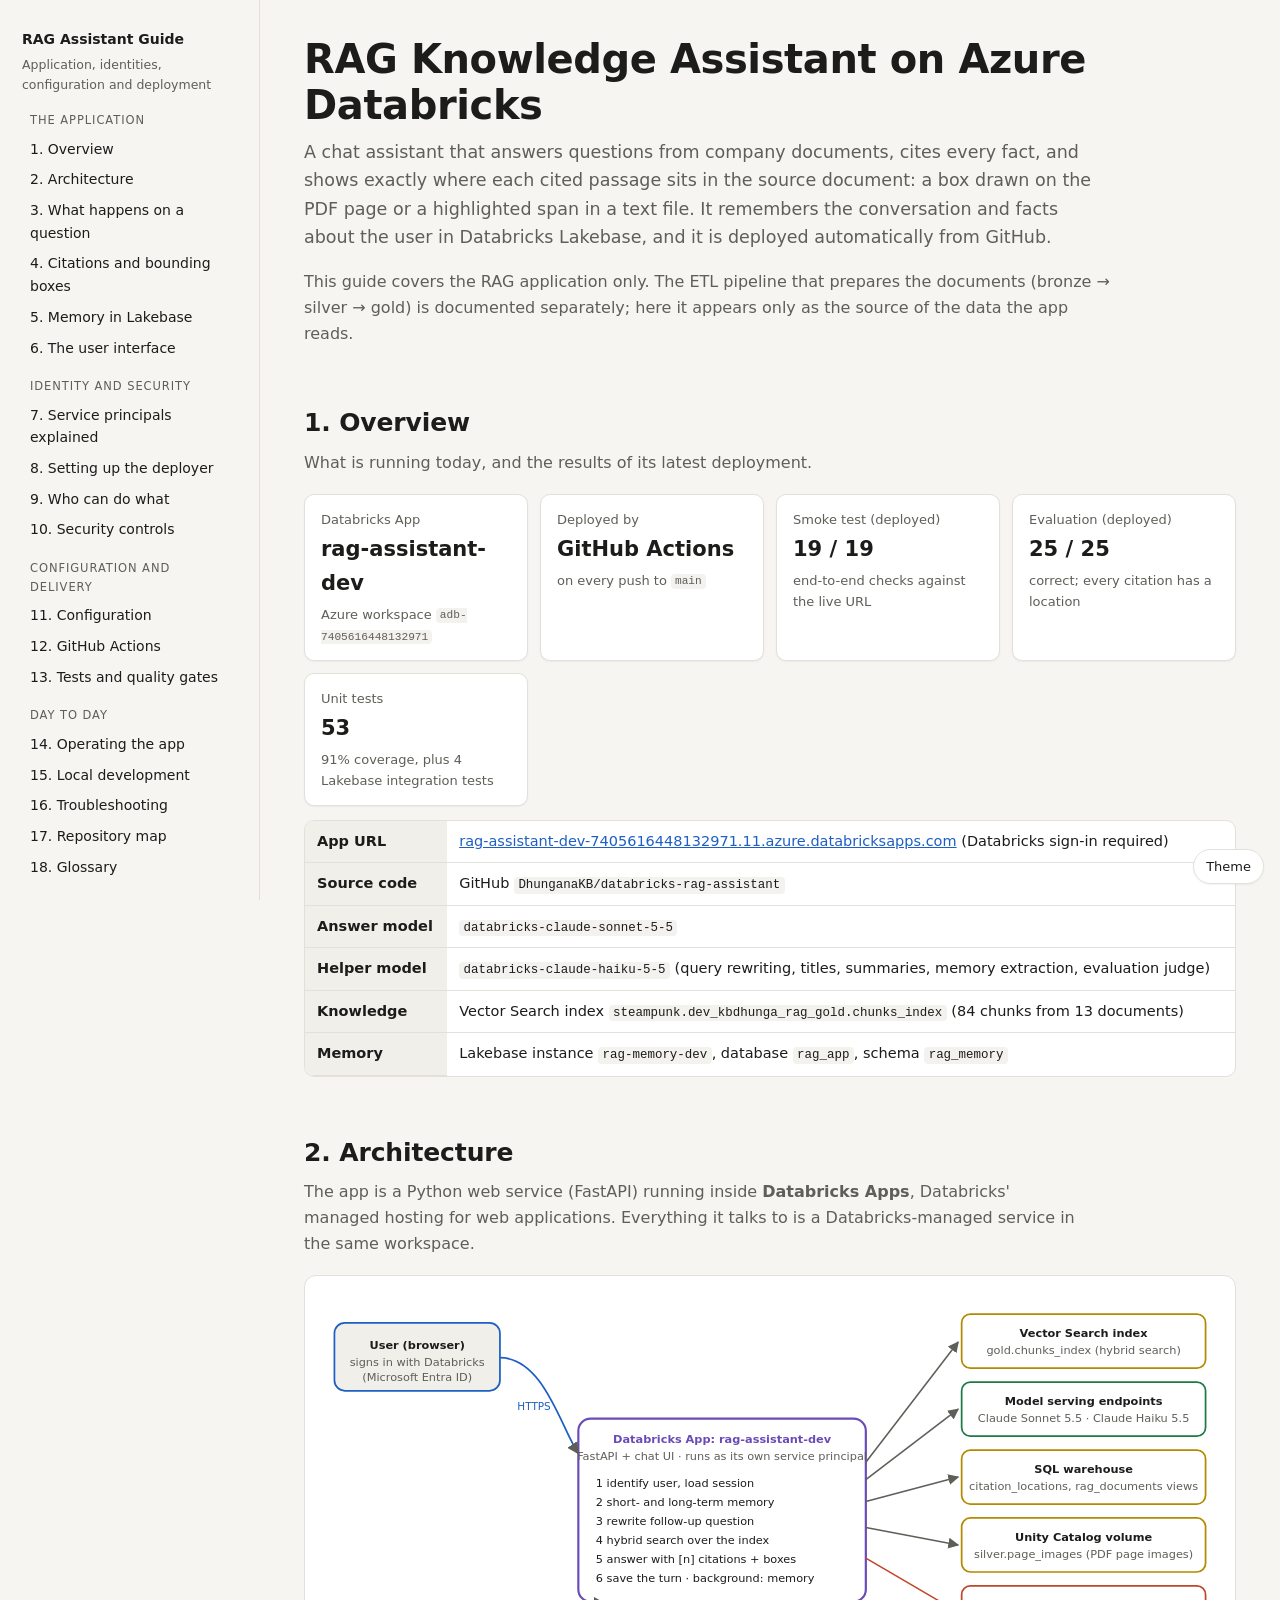
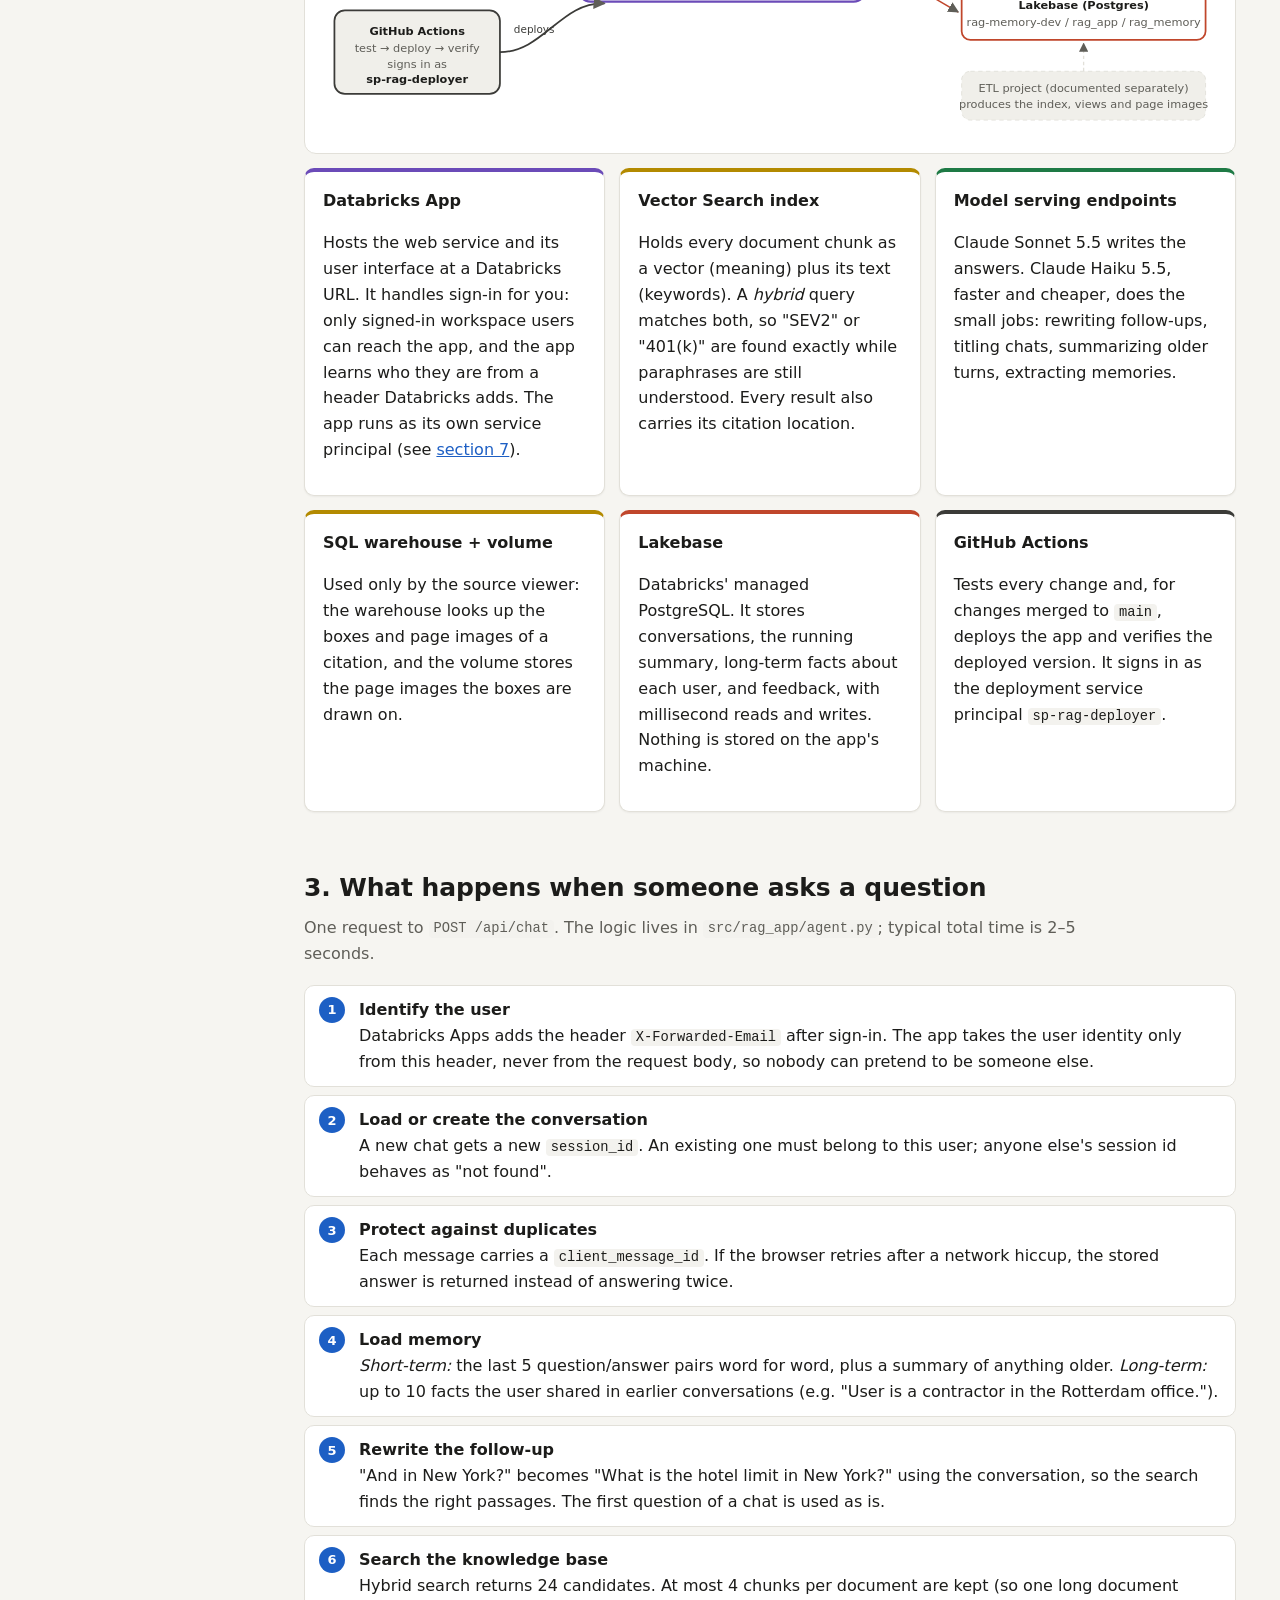
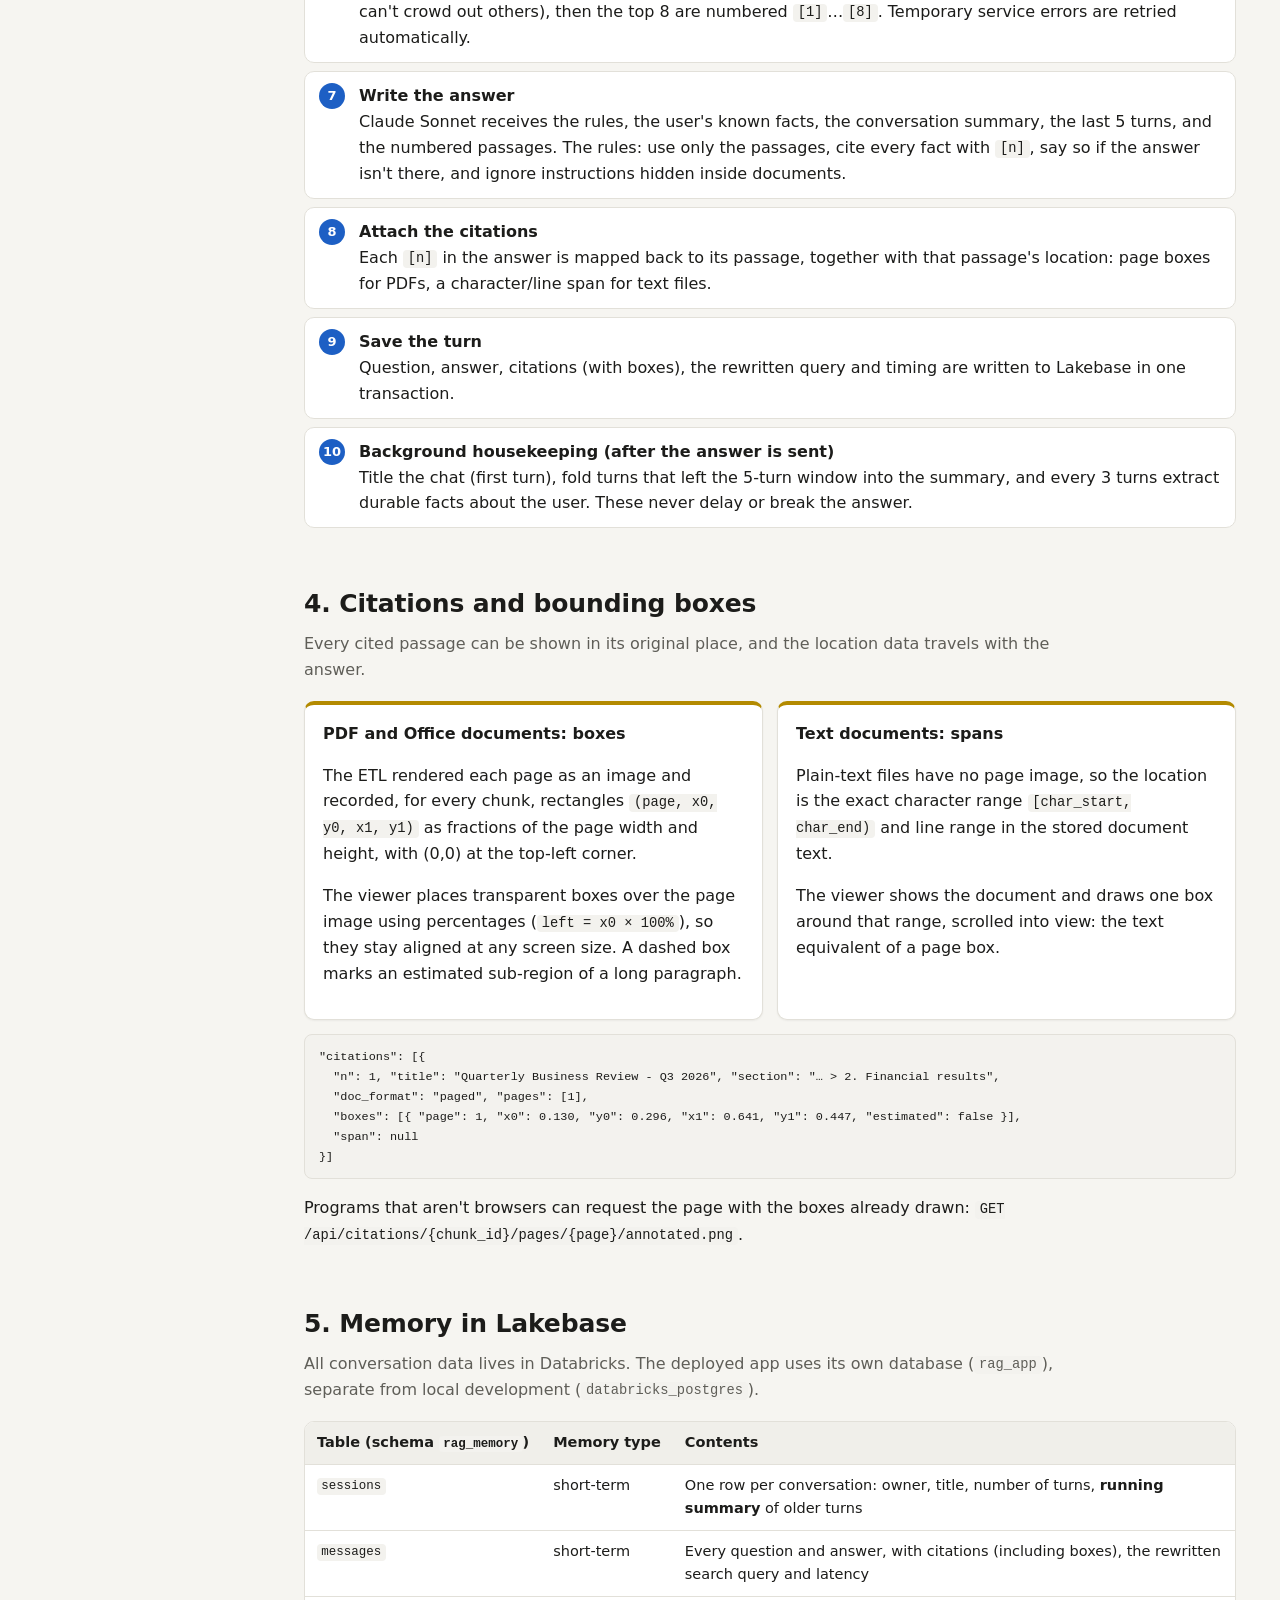
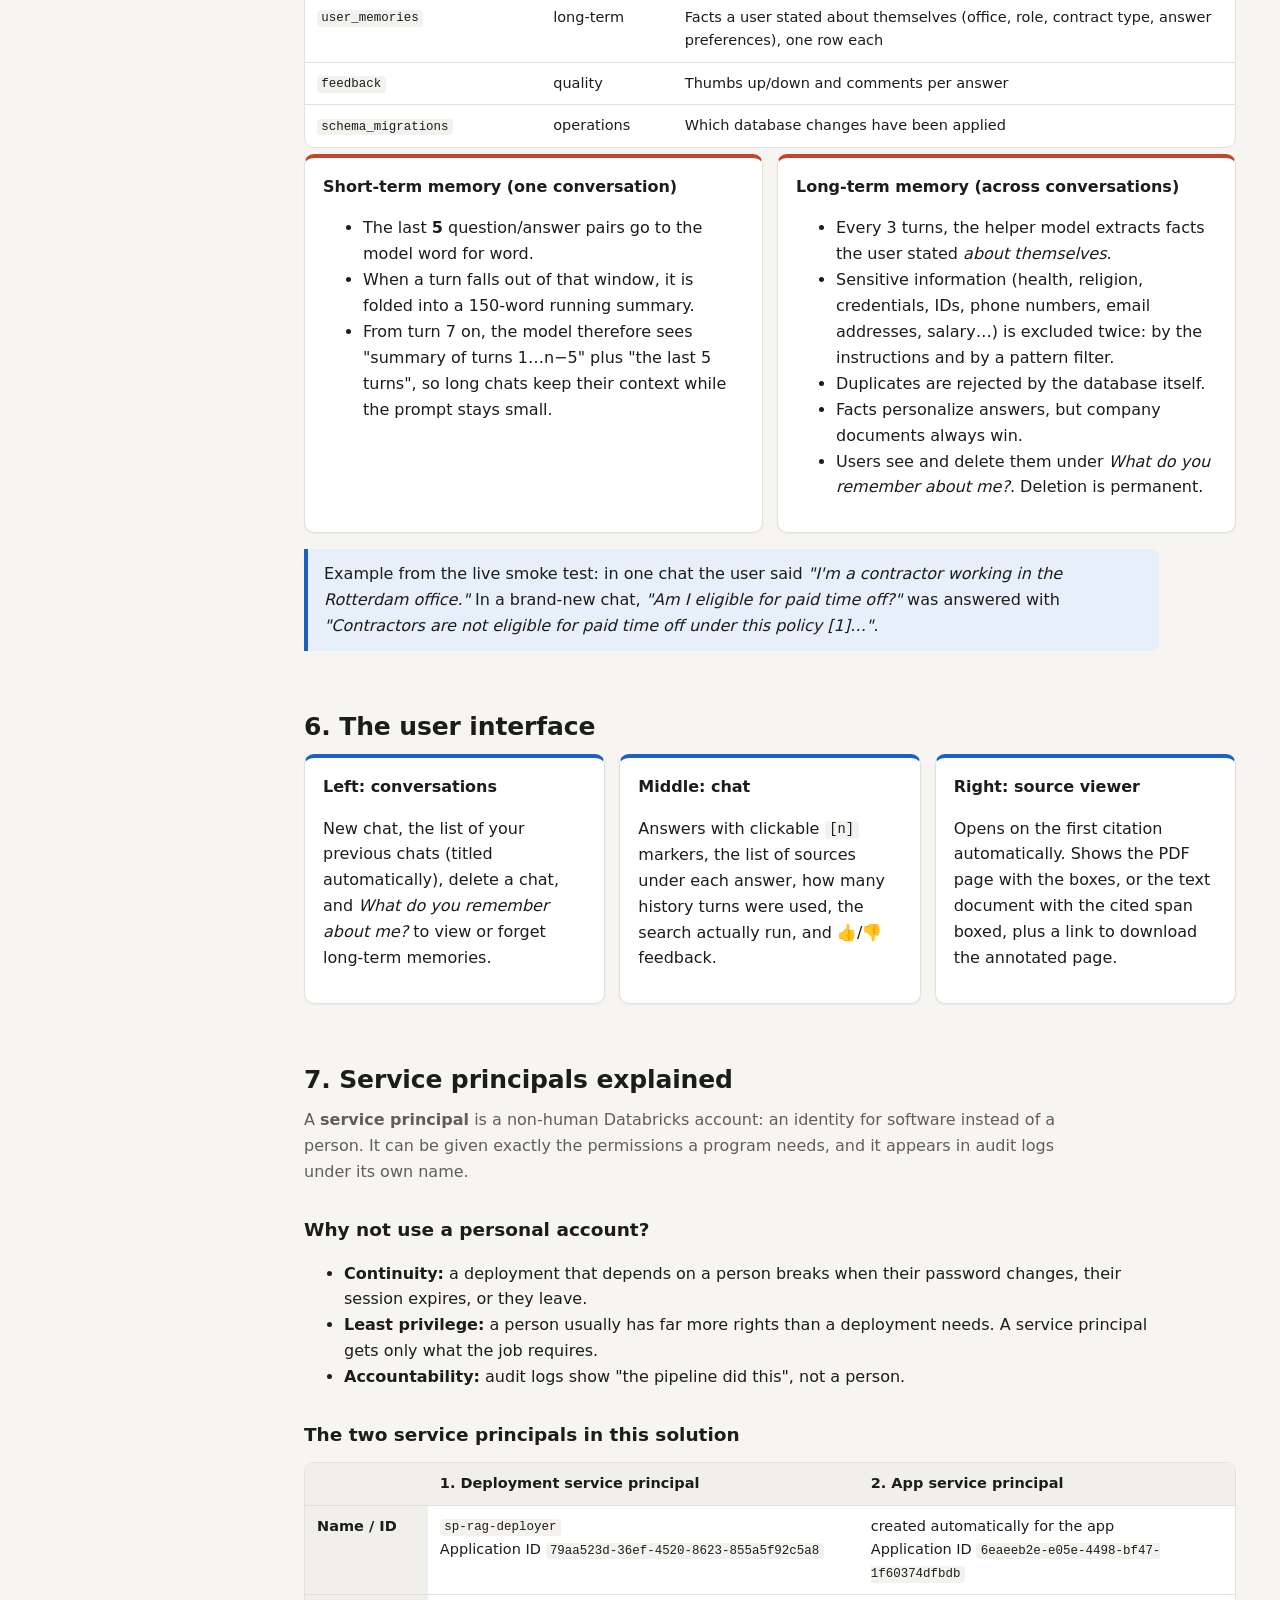
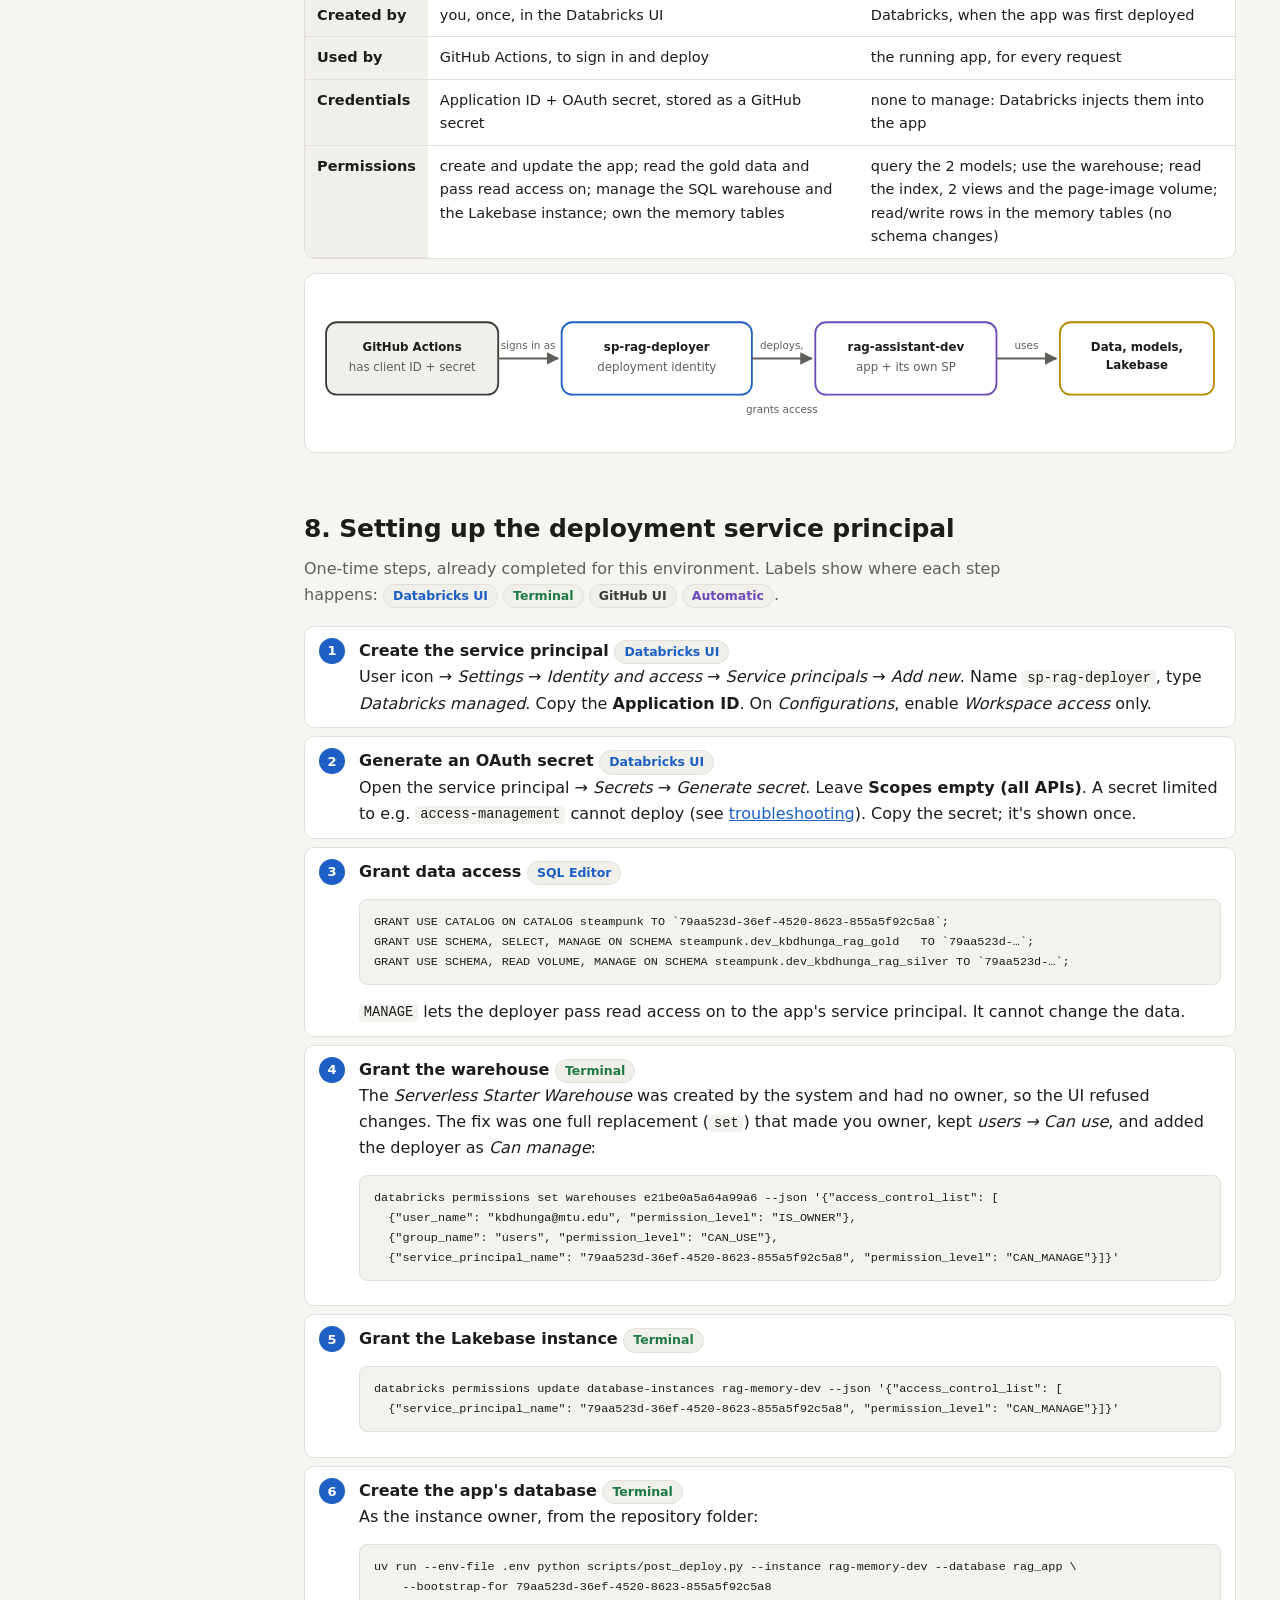
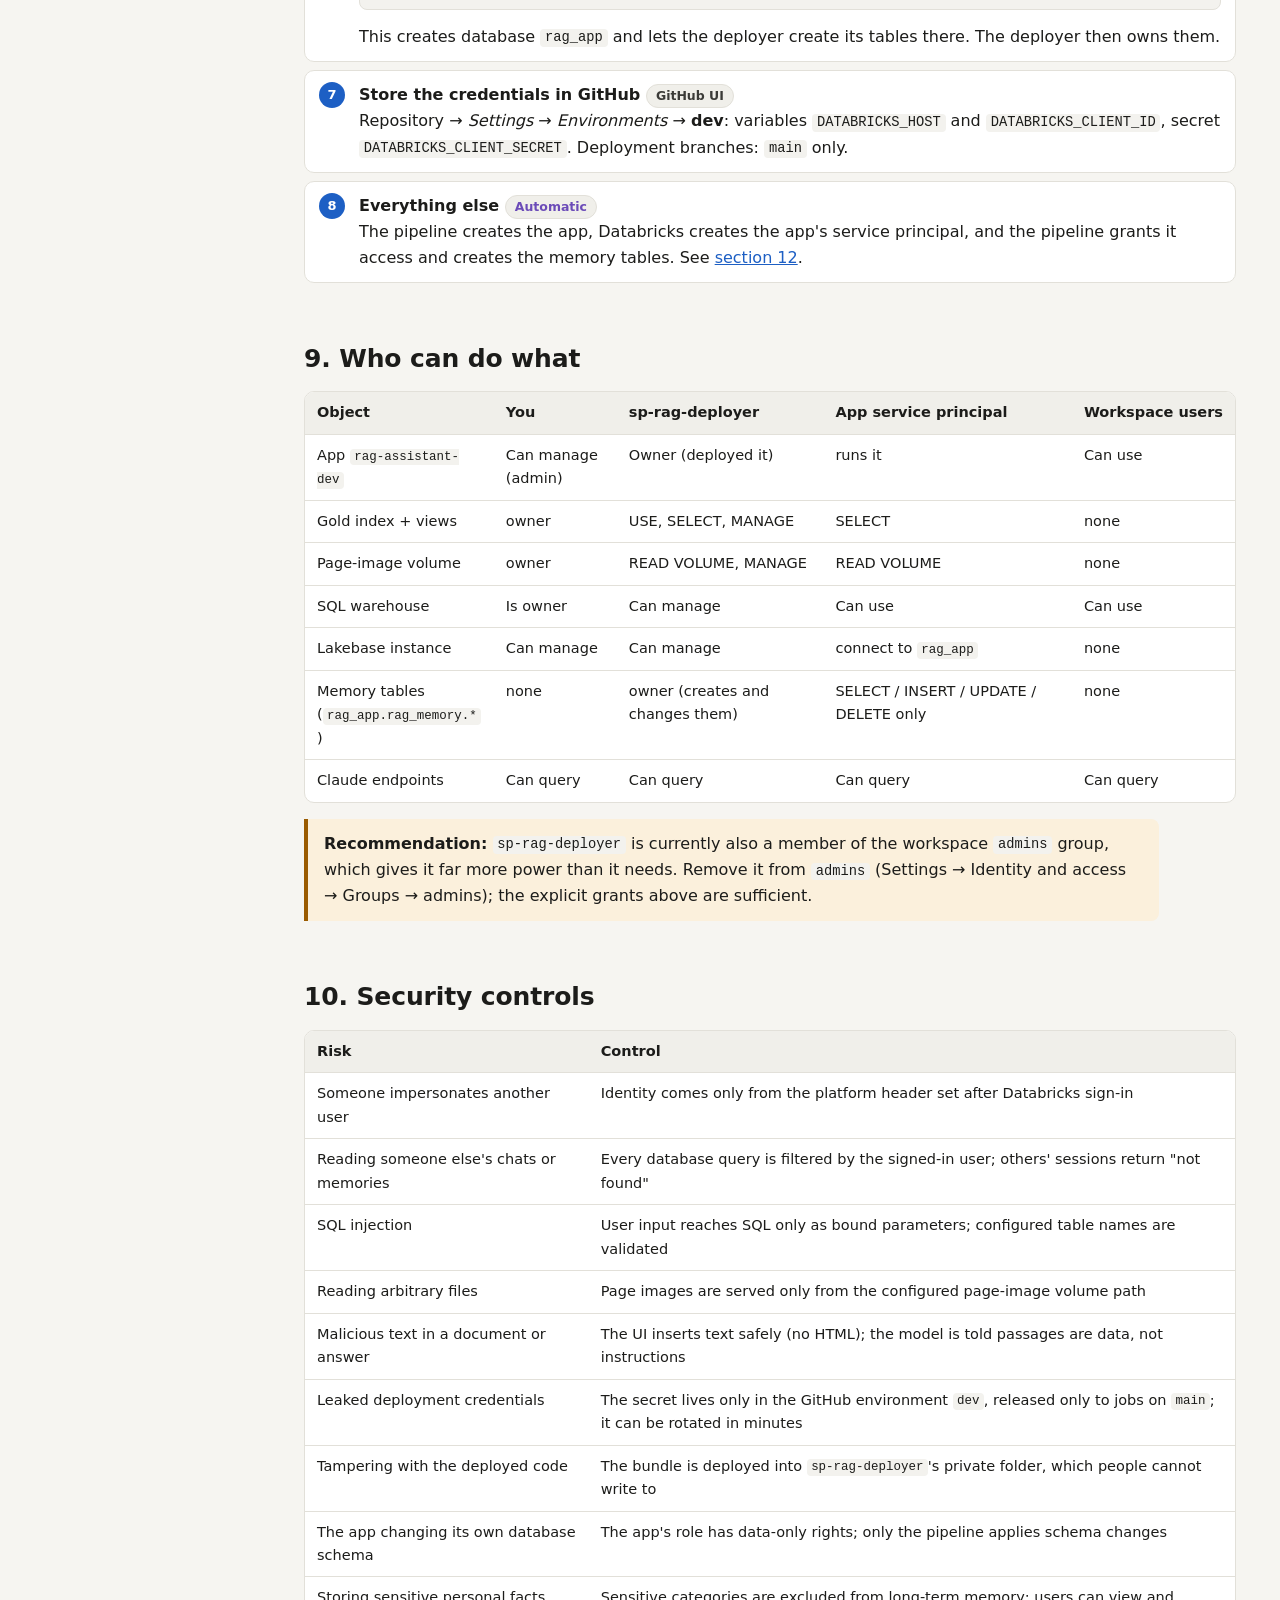
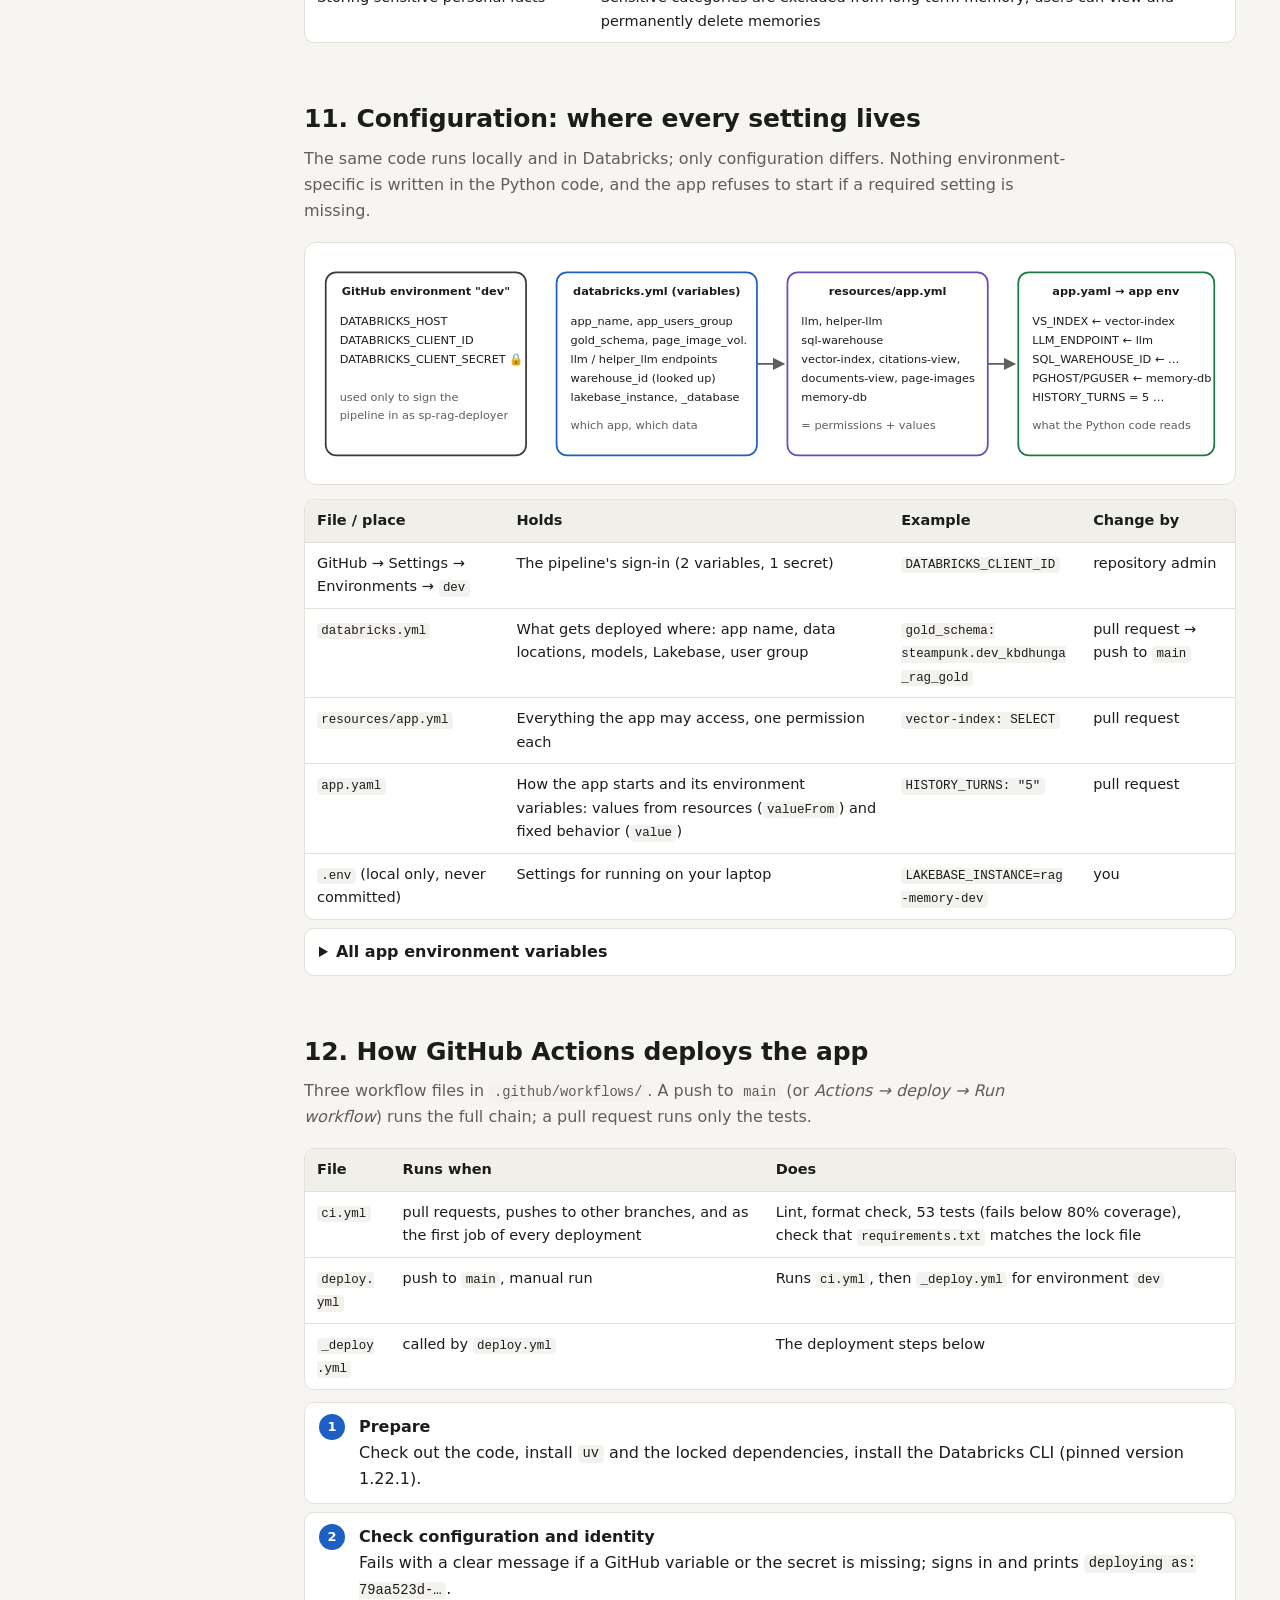
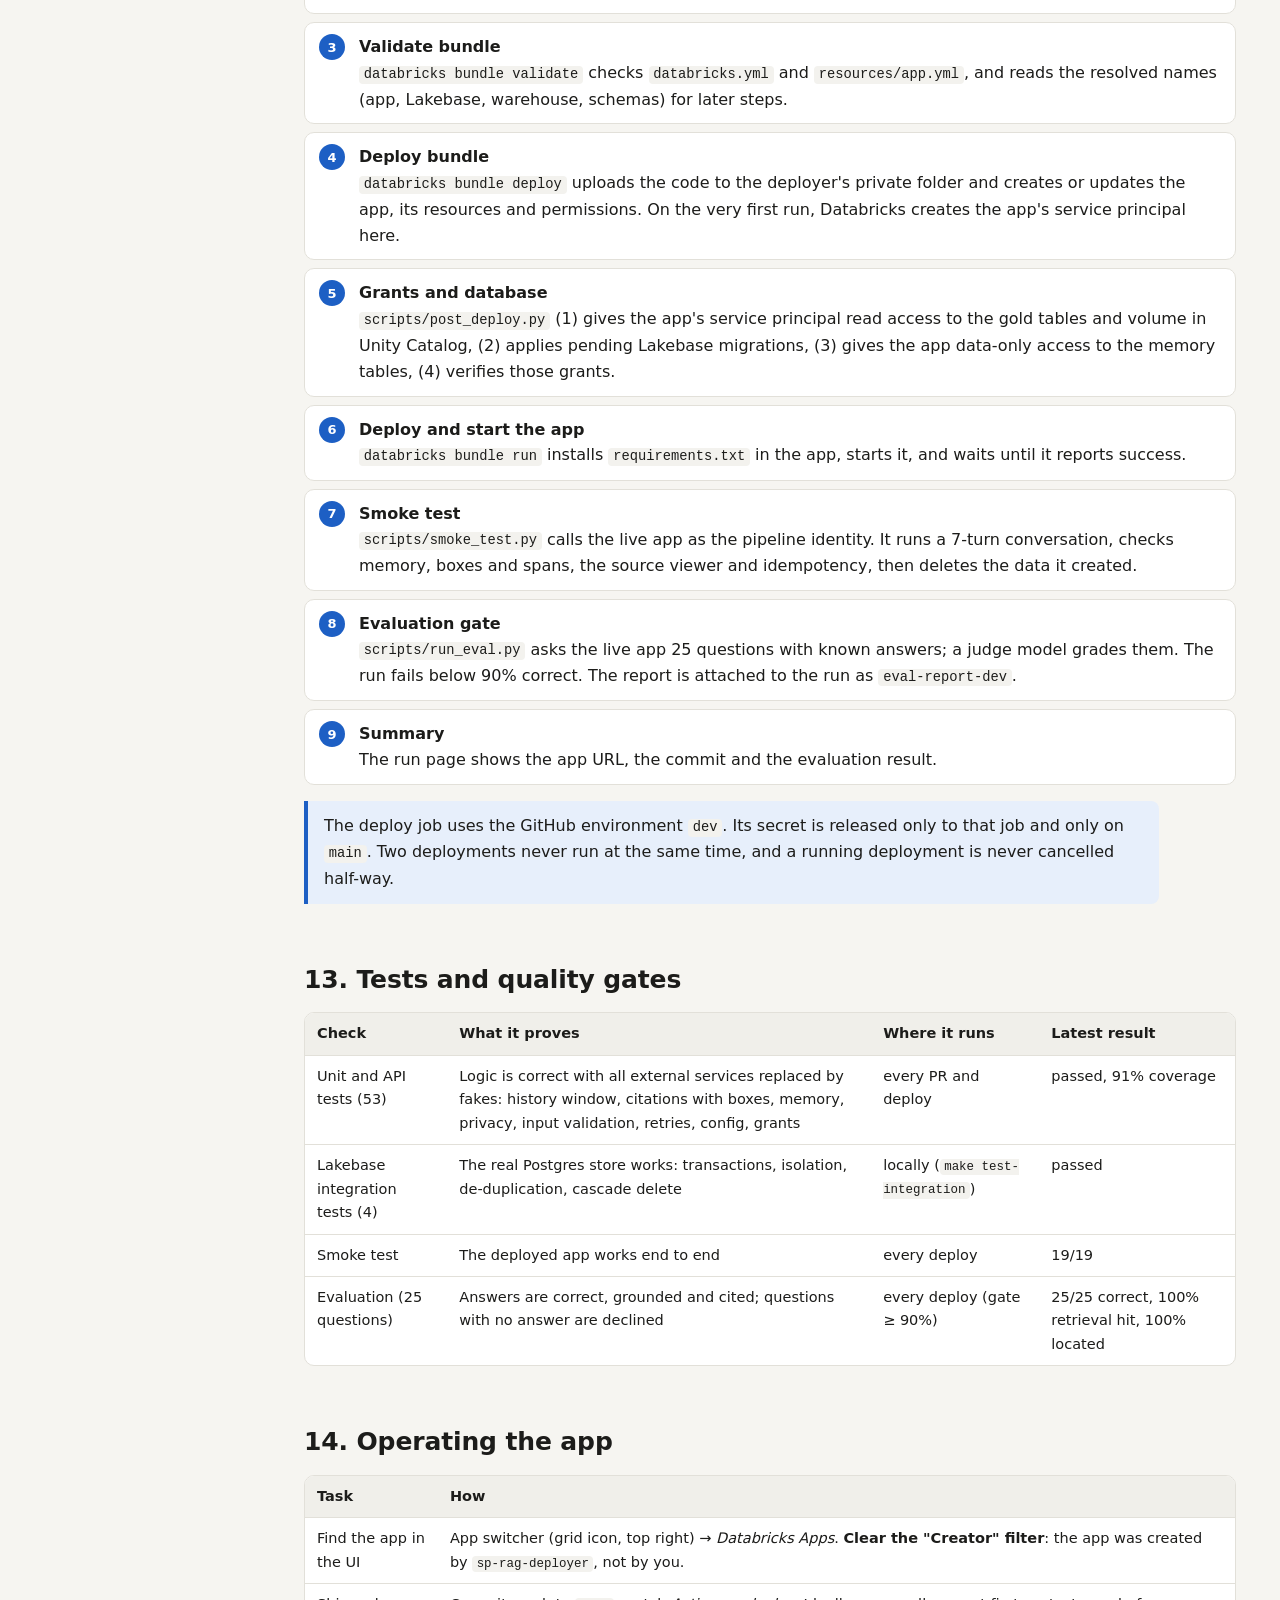
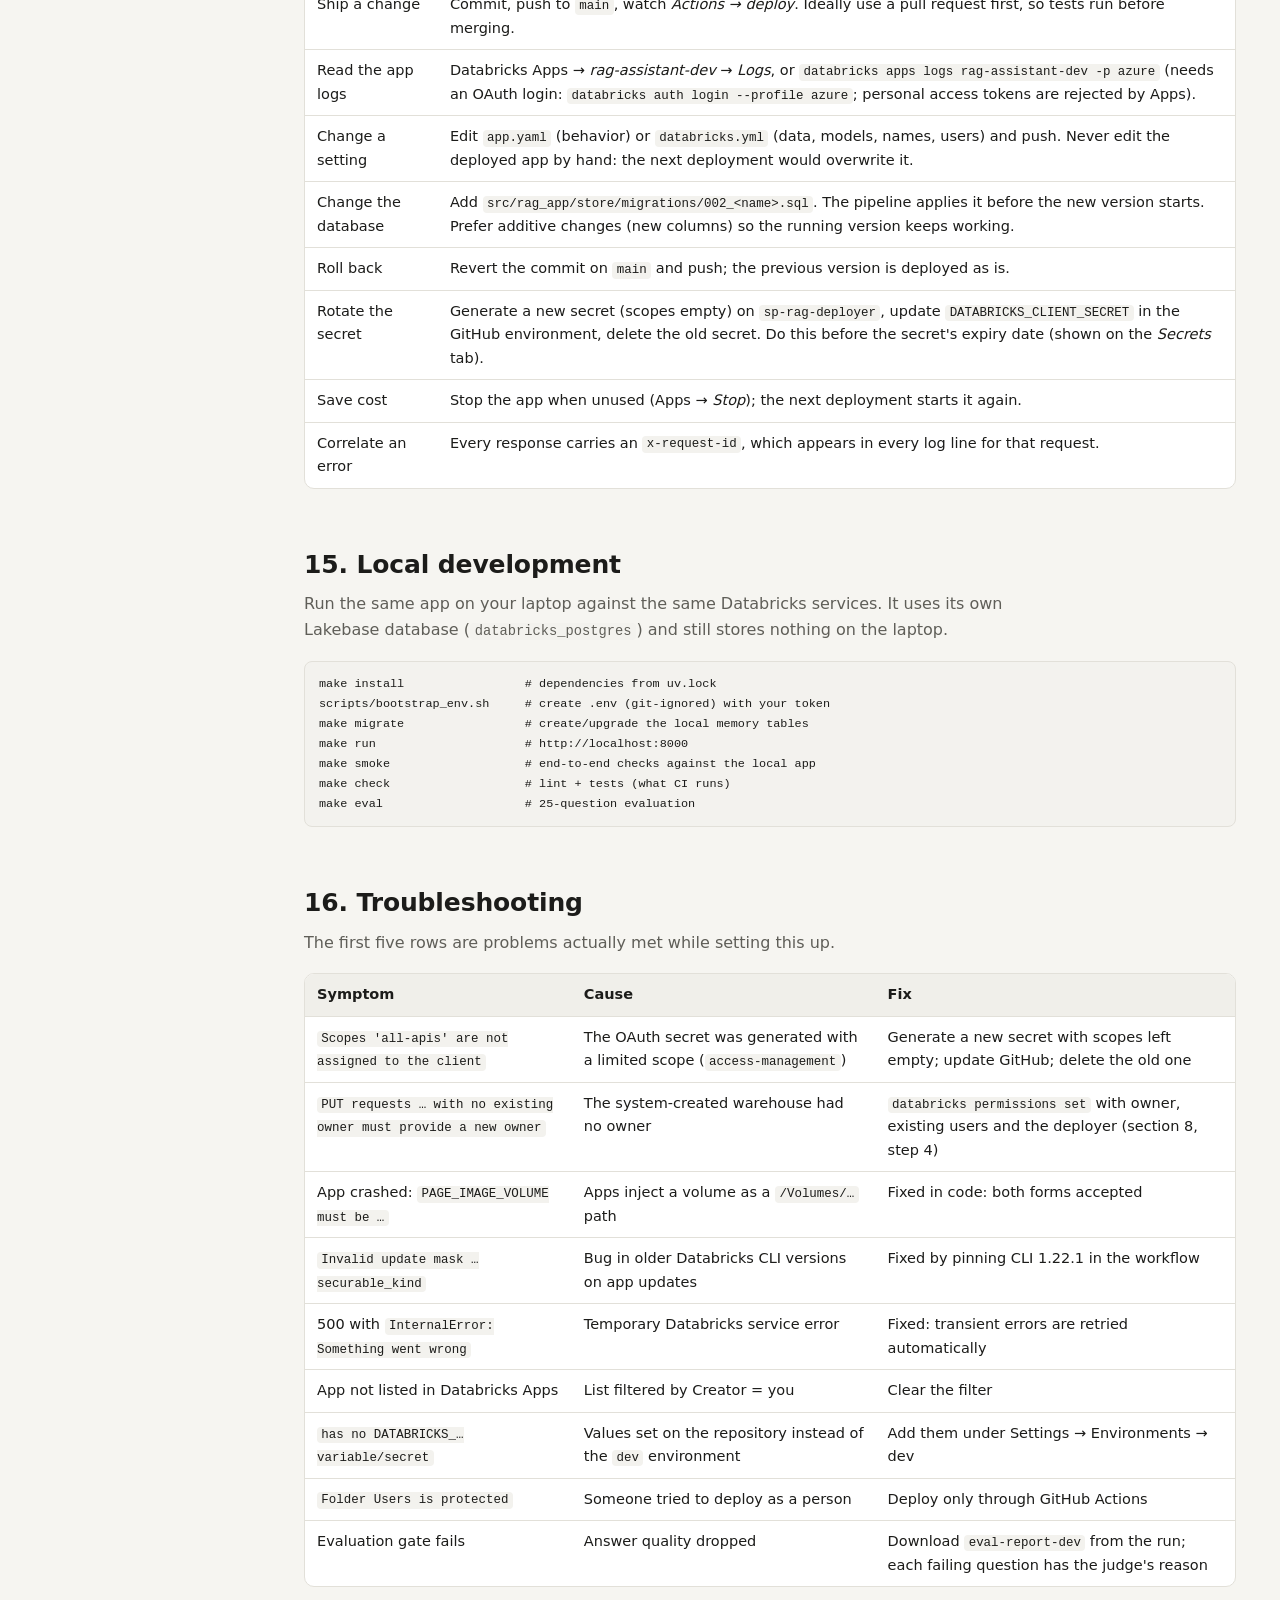
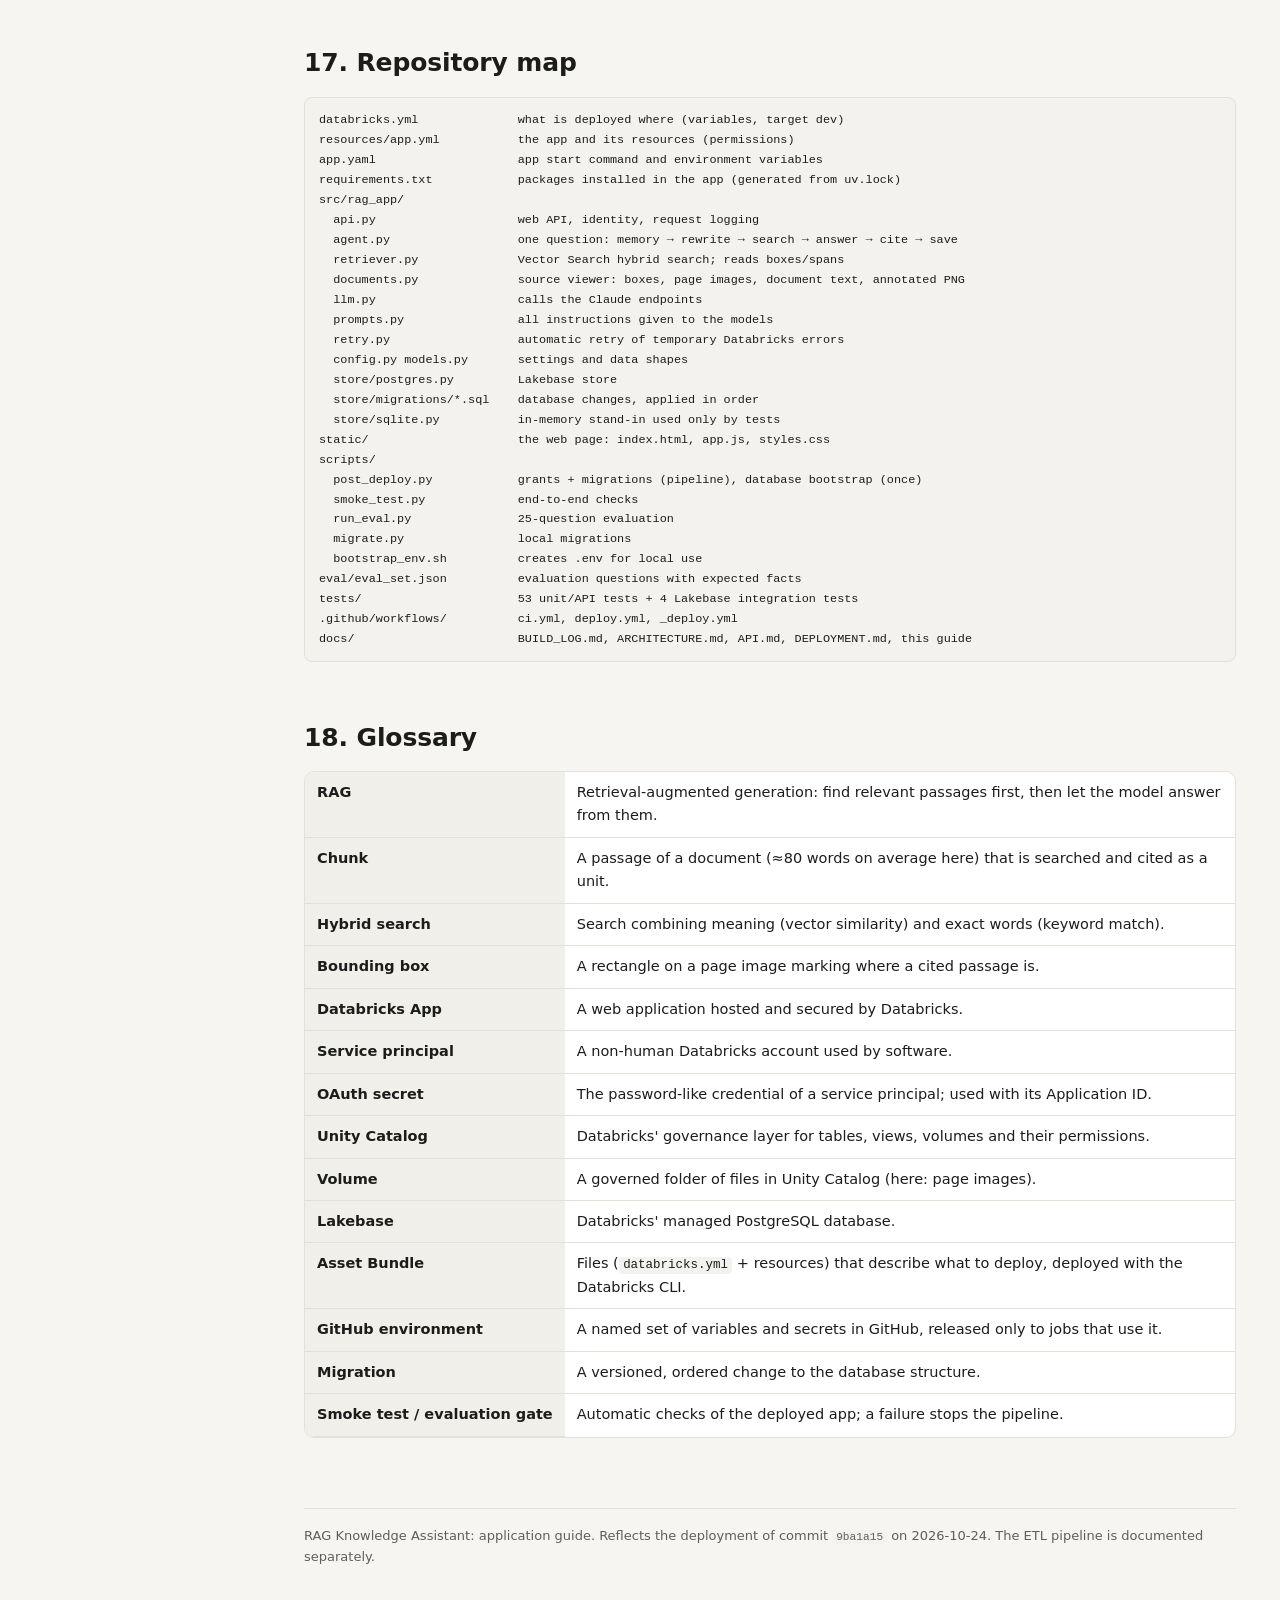
==== docs/document.html @ abd3bd75 "docs: add document.html, a complete guide to the RAG app, identities and deployment Co-Authored-By: " ====
<!doctype html>
<html lang="en">
<head>
<meta charset="utf-8">
<meta name="viewport" content="width=device-width, initial-scale=1">
<title>RAG Assistant Guide</title>
<meta name="description" content="How the RAG Knowledge Assistant works on Azure Databricks: the application, citations with bounding boxes, memory in Lakebase, service principals, configuration and the GitHub Actions deployment.">
<style>
:root {
  --bg: #f6f5f1; --surface: #ffffff; --surface-2: #f0efea; --text: #1c1c1a; --muted: #5f5e58;
  --line: #e2e0d9; --accent: #1d5fc4; --accent-soft: #e7effb;
  --ok: #1e7a45; --ok-soft: #e3f3e9; --warn: #9a5b00; --warn-soft: #fbf0dc;
  --c-user: #1d5fc4; --c-app: #6b4bb8; --c-data: #b38a00; --c-model: #1e7a45; --c-memory: #c0462b; --c-gh: #3b3b38;
  --code-bg: #f3f2ee; --shadow: 0 1px 2px rgba(0,0,0,.05);
  color-scheme: light;
}
@media (prefers-color-scheme: dark) {
  :root:not([data-theme="light"]) {
    --bg: #141413; --surface: #1d1d1b; --surface-2: #252522; --text: #ecebe6; --muted: #a6a59e;
    --line: #34332f; --accent: #7aa8f0; --accent-soft: #1f2c40;
    --ok: #5cc98a; --ok-soft: #173325; --warn: #e5a64a; --warn-soft: #3a2b12;
    --c-user: #7aa8f0; --c-app: #a98ae8; --c-data: #e0b93a; --c-model: #5cc98a; --c-memory: #f08a6f; --c-gh: #c9c8c2;
    --code-bg: #232320; --shadow: none; color-scheme: dark;
  }
}
:root[data-theme="dark"] {
  --bg: #141413; --surface: #1d1d1b; --surface-2: #252522; --text: #ecebe6; --muted: #a6a59e;
  --line: #34332f; --accent: #7aa8f0; --accent-soft: #1f2c40;
  --ok: #5cc98a; --ok-soft: #173325; --warn: #e5a64a; --warn-soft: #3a2b12;
  --c-user: #7aa8f0; --c-app: #a98ae8; --c-data: #e0b93a; --c-model: #5cc98a; --c-memory: #f08a6f; --c-gh: #c9c8c2;
  --code-bg: #232320; --shadow: none; color-scheme: dark;
}
* { box-sizing: border-box; }
html { scroll-behavior: smooth; }
body { margin: 0; background: var(--bg); color: var(--text); font: 16px/1.62 ui-sans-serif, system-ui, -apple-system, "Segoe UI", sans-serif; }
a { color: var(--accent); }
code, pre { font-family: ui-monospace, SFMono-Regular, Menlo, Consolas, monospace; font-size: .86em; }
code { background: var(--code-bg); padding: .1em .35em; border-radius: 4px; overflow-wrap: anywhere; }
pre { background: var(--code-bg); border: 1px solid var(--line); border-radius: 8px; padding: 12px 14px; overflow-x: auto; line-height: 1.45; }
pre code { background: none; padding: 0; }
.layout { display: grid; grid-template-columns: 260px minmax(0, 1fr); max-width: 1300px; margin: 0 auto; }
nav.toc { position: sticky; top: 0; align-self: start; height: 100vh; overflow-y: auto; padding: 28px 14px 28px 22px; border-right: 1px solid var(--line); font-size: 14px; }
nav.toc .title { font-weight: 700; margin-bottom: 4px; }
nav.toc .sub { color: var(--muted); font-size: 12.5px; margin-bottom: 16px; }
nav.toc ol { list-style: none; padding: 0; margin: 0; }
nav.toc a { color: var(--text); text-decoration: none; display: block; padding: 4px 8px; border-radius: 6px; }
nav.toc a:hover { background: var(--accent-soft); }
nav.toc .group { color: var(--muted); font-size: 11.5px; text-transform: uppercase; letter-spacing: .08em; margin: 14px 8px 4px; }
main { padding: 36px 44px 90px; min-width: 0; }
h1 { font-size: clamp(28px, 4vw, 40px); line-height: 1.15; margin: 0 0 10px; letter-spacing: -.01em; }
.lede { color: var(--muted); font-size: 17.5px; max-width: 72ch; margin: 0 0 18px; }
section { margin-top: 56px; scroll-margin-top: 16px; }
section > h2 { font-size: 25px; margin: 0 0 6px; letter-spacing: -.005em; }
section > .sub { color: var(--muted); margin: 0 0 18px; max-width: 76ch; }
h3 { font-size: 18.5px; margin: 30px 0 8px; }
p, li { max-width: 80ch; }
.cards { display: grid; grid-template-columns: repeat(auto-fit, minmax(190px, 1fr)); gap: 12px; margin: 14px 0; }
.card { background: var(--surface); border: 1px solid var(--line); border-radius: 10px; padding: 14px 16px; box-shadow: var(--shadow); min-width: 0; }
.card .label { font-size: 13px; color: var(--muted); }
.card .value { font-size: 21px; font-weight: 650; margin-top: 2px; }
.card .note { font-size: 13px; color: var(--muted); margin-top: 4px; }
.grid2 { display: grid; grid-template-columns: repeat(auto-fit, minmax(300px, 1fr)); gap: 14px; }
.box { background: var(--surface); border: 1px solid var(--line); border-radius: 10px; padding: 16px 18px; box-shadow: var(--shadow); min-width: 0; }
.box h4 { margin: 0 0 6px; font-size: 16px; }
.box.user { border-top: 4px solid var(--c-user); } .box.app { border-top: 4px solid var(--c-app); }
.box.data { border-top: 4px solid var(--c-data); } .box.model { border-top: 4px solid var(--c-model); }
.box.memory { border-top: 4px solid var(--c-memory); } .box.gh { border-top: 4px solid var(--c-gh); }
.table-wrap { overflow-x: auto; border: 1px solid var(--line); border-radius: 10px; background: var(--surface); margin: 12px 0 6px; }
table { border-collapse: collapse; width: 100%; font-size: 14.5px; }
th, td { text-align: left; padding: 9px 12px; border-bottom: 1px solid var(--line); vertical-align: top; }
th { background: var(--surface-2); font-weight: 600; white-space: nowrap; }
tr:last-child td { border-bottom: none; }
.callout { border-left: 4px solid var(--accent); background: var(--accent-soft); padding: 12px 16px; border-radius: 0 8px 8px 0; margin: 16px 0; max-width: 84ch; }
.callout.warn { border-color: var(--warn); background: var(--warn-soft); }
.callout.ok { border-color: var(--ok); background: var(--ok-soft); }
.steps { counter-reset: s; list-style: none; padding: 0; margin: 12px 0; }
.steps > li { counter-increment: s; position: relative; padding: 11px 14px 11px 54px; background: var(--surface); border: 1px solid var(--line); border-radius: 10px; margin: 8px 0; max-width: none; }
.steps > li::before { content: counter(s); position: absolute; left: 14px; top: 11px; width: 26px; height: 26px; border-radius: 50%; background: var(--accent); color: #fff; font-weight: 700; font-size: 13px; display: grid; place-items: center; }
.steps > li strong:first-child { display: block; }
.diagram { background: var(--surface); border: 1px solid var(--line); border-radius: 12px; padding: 12px; margin: 14px 0; overflow-x: auto; }
.diagram svg { display: block; width: 100%; min-width: 780px; height: auto; }
.pill { display: inline-block; font-size: 12.5px; font-weight: 600; padding: 1px 9px; border-radius: 999px; background: var(--surface-2); border: 1px solid var(--line); }
.tag-ui { color: var(--c-user); } .tag-gh { color: var(--c-gh); } .tag-term { color: var(--c-model); } .tag-auto { color: var(--c-app); }
details { background: var(--surface); border: 1px solid var(--line); border-radius: 10px; padding: 10px 14px; margin: 8px 0; }
details summary { cursor: pointer; font-weight: 600; }
.theme-toggle { position: fixed; right: 16px; bottom: 16px; z-index: 5; border: 1px solid var(--line); background: var(--surface); color: var(--text); border-radius: 999px; padding: 6px 12px; font: inherit; font-size: 13px; cursor: pointer; box-shadow: var(--shadow); }
footer { margin-top: 70px; color: var(--muted); font-size: 13px; border-top: 1px solid var(--line); padding-top: 16px; }
@media (max-width: 920px) {
  .layout { grid-template-columns: 1fr; }
  nav.toc { position: static; height: auto; border-right: none; border-bottom: 1px solid var(--line); padding: 16px; }
  nav.toc ol { columns: 2; column-gap: 14px; }
  nav.toc .group { break-after: avoid; }
  main { padding: 22px 16px 70px; }
}
@media (max-width: 520px) { nav.toc ol { columns: 1; } }
@media print { nav.toc, .theme-toggle { display: none; } .layout { display: block; } }
</style>
</head>
<body>
<button class="theme-toggle" id="themeToggle" type="button" aria-label="Toggle color theme">Theme</button>
<div class="layout">
<nav class="toc" aria-label="Contents">
  <div class="title">RAG Assistant Guide</div>
  <div class="sub">Application, identities, configuration and deployment</div>
  <ol>
    <li class="group">The application</li>
    <li><a href="#overview">1. Overview</a></li>
    <li><a href="#architecture">2. Architecture</a></li>
    <li><a href="#question">3. What happens on a question</a></li>
    <li><a href="#citations">4. Citations and bounding boxes</a></li>
    <li><a href="#memory">5. Memory in Lakebase</a></li>
    <li><a href="#ui">6. The user interface</a></li>
    <li class="group">Identity and security</li>
    <li><a href="#principals">7. Service principals explained</a></li>
    <li><a href="#setup">8. Setting up the deployer</a></li>
    <li><a href="#permissions">9. Who can do what</a></li>
    <li><a href="#security">10. Security controls</a></li>
    <li class="group">Configuration and delivery</li>
    <li><a href="#config">11. Configuration</a></li>
    <li><a href="#github">12. GitHub Actions</a></li>
    <li><a href="#quality">13. Tests and quality gates</a></li>
    <li class="group">Day to day</li>
    <li><a href="#operate">14. Operating the app</a></li>
    <li><a href="#local">15. Local development</a></li>
    <li><a href="#troubleshooting">16. Troubleshooting</a></li>
    <li><a href="#repo">17. Repository map</a></li>
    <li><a href="#glossary">18. Glossary</a></li>
  </ol>
</nav>

<main>
<header>
  <h1>RAG Knowledge Assistant on Azure Databricks</h1>
  <p class="lede">A chat assistant that answers questions from company documents, cites every fact, and shows exactly where each cited passage sits in the source document: a box drawn on the PDF page or a highlighted span in a text file. It remembers the conversation and facts about the user in Databricks Lakebase, and it is deployed automatically from GitHub.</p>
  <p class="sub" style="color:var(--muted)">This guide covers the RAG application only. The ETL pipeline that prepares the documents (bronze → silver → gold) is documented separately; here it appears only as the source of the data the app reads.</p>
</header>

<!-- ===================================================== 1 OVERVIEW -->
<section id="overview">
  <h2>1. Overview</h2>
  <p class="sub">What is running today, and the results of its latest deployment.</p>
  <div class="cards">
    <div class="card"><div class="label">Databricks App</div><div class="value">rag-assistant-dev</div><div class="note">Azure workspace <code>adb-7405616448132971</code></div></div>
    <div class="card"><div class="label">Deployed by</div><div class="value">GitHub Actions</div><div class="note">on every push to <code>main</code></div></div>
    <div class="card"><div class="label">Smoke test (deployed)</div><div class="value">19 / 19</div><div class="note">end-to-end checks against the live URL</div></div>
    <div class="card"><div class="label">Evaluation (deployed)</div><div class="value">25 / 25</div><div class="note">correct; every citation has a location</div></div>
    <div class="card"><div class="label">Unit tests</div><div class="value">53</div><div class="note">91% coverage, plus 4 Lakebase integration tests</div></div>
  </div>
  <div class="table-wrap"><table>
    <tbody>
      <tr><th>App URL</th><td><a href="https://rag-assistant-dev-7405616448132971.11.azure.databricksapps.com">rag-assistant-dev-7405616448132971.11.azure.databricksapps.com</a> (Databricks sign-in required)</td></tr>
      <tr><th>Source code</th><td>GitHub <code>DhunganaKB/databricks-rag-assistant</code></td></tr>
      <tr><th>Answer model</th><td><code>databricks-claude-sonnet-5-5</code></td></tr>
      <tr><th>Helper model</th><td><code>databricks-claude-haiku-5-5</code> (query rewriting, titles, summaries, memory extraction, evaluation judge)</td></tr>
      <tr><th>Knowledge</th><td>Vector Search index <code>steampunk.dev_kbdhunga_rag_gold.chunks_index</code> (84 chunks from 13 documents)</td></tr>
      <tr><th>Memory</th><td>Lakebase instance <code>rag-memory-dev</code>, database <code>rag_app</code>, schema <code>rag_memory</code></td></tr>
    </tbody>
  </table></div>
</section>

<!-- ===================================================== 2 ARCHITECTURE -->
<section id="architecture">
  <h2>2. Architecture</h2>
  <p class="sub">The app is a Python web service (FastAPI) running inside <strong>Databricks Apps</strong>, Databricks' managed hosting for web applications. Everything it talks to is a Databricks-managed service in the same workspace.</p>
  <div class="diagram" role="img" aria-label="Architecture: a user's browser talks to the Databricks App, which calls Vector Search, the Claude models, a SQL warehouse, a Unity Catalog volume and Lakebase. GitHub Actions deploys the app as the deployment service principal.">
  <svg viewBox="0 0 1040 520" xmlns="http://www.w3.org/2000/svg" font-family="ui-sans-serif, system-ui, sans-serif" font-size="13">
    <defs><marker id="a" viewBox="0 0 10 10" refX="9" refY="5" markerWidth="7" markerHeight="7" orient="auto-start-reverse"><path d="M0,0 L10,5 L0,10 z" fill="var(--muted)"/></marker></defs>
    <!-- user -->
    <rect x="20" y="40" width="190" height="78" rx="12" fill="var(--surface-2)" stroke="var(--c-user)" stroke-width="2"/>
    <text x="115" y="70" text-anchor="middle" font-weight="700" fill="var(--text)">User (browser)</text>
    <text x="115" y="90" text-anchor="middle" fill="var(--muted)">signs in with Databricks</text>
    <text x="115" y="107" text-anchor="middle" fill="var(--muted)">(Microsoft Entra ID)</text>
    <!-- github -->
    <rect x="20" y="370" width="190" height="96" rx="12" fill="var(--surface-2)" stroke="var(--c-gh)" stroke-width="2"/>
    <text x="115" y="398" text-anchor="middle" font-weight="700" fill="var(--text)">GitHub Actions</text>
    <text x="115" y="418" text-anchor="middle" fill="var(--muted)">test → deploy → verify</text>
    <text x="115" y="436" text-anchor="middle" fill="var(--muted)">signs in as</text>
    <text x="115" y="453" text-anchor="middle" fill="var(--text)" font-weight="600">sp-rag-deployer</text>
    <!-- app -->
    <rect x="300" y="150" width="330" height="210" rx="14" fill="var(--surface)" stroke="var(--c-app)" stroke-width="2.5"/>
    <text x="465" y="178" text-anchor="middle" font-weight="700" fill="var(--c-app)">Databricks App: rag-assistant-dev</text>
    <text x="465" y="198" text-anchor="middle" fill="var(--muted)">FastAPI + chat UI · runs as its own service principal</text>
    <text x="320" y="228" fill="var(--text)">1  identify user, load session</text>
    <text x="320" y="250" fill="var(--text)">2  short- and long-term memory</text>
    <text x="320" y="272" fill="var(--text)">3  rewrite follow-up question</text>
    <text x="320" y="294" fill="var(--text)">4  hybrid search over the index</text>
    <text x="320" y="316" fill="var(--text)">5  answer with [n] citations + boxes</text>
    <text x="320" y="338" fill="var(--text)">6  save the turn · background: memory</text>
    <!-- services -->
    <rect x="740" y="30" width="280" height="62" rx="10" fill="var(--surface)" stroke="var(--c-data)" stroke-width="2"/>
    <text x="880" y="56" text-anchor="middle" font-weight="700" fill="var(--text)">Vector Search index</text>
    <text x="880" y="76" text-anchor="middle" fill="var(--muted)">gold.chunks_index (hybrid search)</text>
    <rect x="740" y="108" width="280" height="62" rx="10" fill="var(--surface)" stroke="var(--c-model)" stroke-width="2"/>
    <text x="880" y="134" text-anchor="middle" font-weight="700" fill="var(--text)">Model serving endpoints</text>
    <text x="880" y="154" text-anchor="middle" fill="var(--muted)">Claude Sonnet 5.5 · Claude Haiku 5.5</text>
    <rect x="740" y="186" width="280" height="62" rx="10" fill="var(--surface)" stroke="var(--c-data)" stroke-width="2"/>
    <text x="880" y="212" text-anchor="middle" font-weight="700" fill="var(--text)">SQL warehouse</text>
    <text x="880" y="232" text-anchor="middle" fill="var(--muted)">citation_locations, rag_documents views</text>
    <rect x="740" y="264" width="280" height="62" rx="10" fill="var(--surface)" stroke="var(--c-data)" stroke-width="2"/>
    <text x="880" y="290" text-anchor="middle" font-weight="700" fill="var(--text)">Unity Catalog volume</text>
    <text x="880" y="310" text-anchor="middle" fill="var(--muted)">silver.page_images (PDF page images)</text>
    <rect x="740" y="342" width="280" height="62" rx="10" fill="var(--surface)" stroke="var(--c-memory)" stroke-width="2"/>
    <text x="880" y="368" text-anchor="middle" font-weight="700" fill="var(--text)">Lakebase (Postgres)</text>
    <text x="880" y="388" text-anchor="middle" fill="var(--muted)">rag-memory-dev / rag_app / rag_memory</text>
    <!-- ETL source -->
    <rect x="740" y="440" width="280" height="56" rx="10" fill="var(--surface-2)" stroke="var(--line)" stroke-dasharray="5 4"/>
    <text x="880" y="464" text-anchor="middle" fill="var(--muted)">ETL project (documented separately)</text>
    <text x="880" y="482" text-anchor="middle" fill="var(--muted)">produces the index, views and page images</text>
    <!-- arrows -->
    <path d="M210 80 C 260 80, 280 160, 300 190" fill="none" stroke="var(--c-user)" stroke-width="2" marker-end="url(#a)"/>
    <text x="230" y="140" fill="var(--c-user)" font-size="12">HTTPS</text>
    <path d="M210 418 C 260 418, 280 360, 330 362" fill="none" stroke="var(--c-gh)" stroke-width="2" marker-end="url(#a)"/>
    <text x="226" y="396" fill="var(--c-gh)" font-size="12">deploys</text>
    <line x1="630" y1="200" x2="736" y2="62" stroke="var(--muted)" stroke-width="1.8" marker-end="url(#a)"/>
    <line x1="630" y1="220" x2="736" y2="139" stroke="var(--muted)" stroke-width="1.8" marker-end="url(#a)"/>
    <line x1="630" y1="245" x2="736" y2="217" stroke="var(--muted)" stroke-width="1.8" marker-end="url(#a)"/>
    <line x1="630" y1="275" x2="736" y2="295" stroke="var(--muted)" stroke-width="1.8" marker-end="url(#a)"/>
    <line x1="630" y1="310" x2="736" y2="372" stroke="var(--c-memory)" stroke-width="1.8" marker-end="url(#a)"/>
    <line x1="880" y1="440" x2="880" y2="408" stroke="var(--line)" stroke-width="1.5" stroke-dasharray="4 3" marker-end="url(#a)"/>
  </svg>
  </div>
  <div class="grid2">
    <div class="box app"><h4>Databricks App</h4><p>Hosts the web service and its user interface at a Databricks URL. It handles sign-in for you: only signed-in workspace users can reach the app, and the app learns who they are from a header Databricks adds. The app runs as its own service principal (see <a href="#principals">section 7</a>).</p></div>
    <div class="box data"><h4>Vector Search index</h4><p>Holds every document chunk as a vector (meaning) plus its text (keywords). A <em>hybrid</em> query matches both, so "SEV2" or "401(k)" are found exactly while paraphrases are still understood. Every result also carries its citation location.</p></div>
    <div class="box model"><h4>Model serving endpoints</h4><p>Claude Sonnet 5.5 writes the answers. Claude Haiku 5.5, faster and cheaper, does the small jobs: rewriting follow-ups, titling chats, summarizing older turns, extracting memories.</p></div>
    <div class="box data"><h4>SQL warehouse + volume</h4><p>Used only by the source viewer: the warehouse looks up the boxes and page images of a citation, and the volume stores the page images the boxes are drawn on.</p></div>
    <div class="box memory"><h4>Lakebase</h4><p>Databricks' managed PostgreSQL. It stores conversations, the running summary, long-term facts about each user, and feedback, with millisecond reads and writes. Nothing is stored on the app's machine.</p></div>
    <div class="box gh"><h4>GitHub Actions</h4><p>Tests every change and, for changes merged to <code>main</code>, deploys the app and verifies the deployed version. It signs in as the deployment service principal <code>sp-rag-deployer</code>.</p></div>
  </div>
</section>

<!-- ===================================================== 3 QUESTION FLOW -->
<section id="question">
  <h2>3. What happens when someone asks a question</h2>
  <p class="sub">One request to <code>POST /api/chat</code>. The logic lives in <code>src/rag_app/agent.py</code>; typical total time is 2–5 seconds.</p>
  <ol class="steps">
    <li><strong>Identify the user</strong>Databricks Apps adds the header <code>X-Forwarded-Email</code> after sign-in. The app takes the user identity only from this header, never from the request body, so nobody can pretend to be someone else.</li>
    <li><strong>Load or create the conversation</strong>A new chat gets a new <code>session_id</code>. An existing one must belong to this user; anyone else's session id behaves as "not found".</li>
    <li><strong>Protect against duplicates</strong>Each message carries a <code>client_message_id</code>. If the browser retries after a network hiccup, the stored answer is returned instead of answering twice.</li>
    <li><strong>Load memory</strong><em>Short-term:</em> the last 5 question/answer pairs word for word, plus a summary of anything older. <em>Long-term:</em> up to 10 facts the user shared in earlier conversations (e.g. "User is a contractor in the Rotterdam office.").</li>
    <li><strong>Rewrite the follow-up</strong>"And in New York?" becomes "What is the hotel limit in New York?" using the conversation, so the search finds the right passages. The first question of a chat is used as is.</li>
    <li><strong>Search the knowledge base</strong>Hybrid search returns 24 candidates. At most 4 chunks per document are kept (so one long document can't crowd out others), then the top 8 are numbered <code>[1]</code>…<code>[8]</code>. Temporary service errors are retried automatically.</li>
    <li><strong>Write the answer</strong>Claude Sonnet receives the rules, the user's known facts, the conversation summary, the last 5 turns, and the numbered passages. The rules: use only the passages, cite every fact with <code>[n]</code>, say so if the answer isn't there, and ignore instructions hidden inside documents.</li>
    <li><strong>Attach the citations</strong>Each <code>[n]</code> in the answer is mapped back to its passage, together with that passage's location: page boxes for PDFs, a character/line span for text files.</li>
    <li><strong>Save the turn</strong>Question, answer, citations (with boxes), the rewritten query and timing are written to Lakebase in one transaction.</li>
    <li><strong>Background housekeeping (after the answer is sent)</strong>Title the chat (first turn), fold turns that left the 5-turn window into the summary, and every 3 turns extract durable facts about the user. These never delay or break the answer.</li>
  </ol>
</section>

<!-- ===================================================== 4 CITATIONS -->
<section id="citations">
  <h2>4. Citations and bounding boxes</h2>
  <p class="sub">Every cited passage can be shown in its original place, and the location data travels with the answer.</p>
  <div class="grid2">
    <div class="box data"><h4>PDF and Office documents: boxes</h4>
      <p>The ETL rendered each page as an image and recorded, for every chunk, rectangles <code>(page, x0, y0, x1, y1)</code> as fractions of the page width and height, with (0,0) at the top-left corner.</p>
      <p>The viewer places transparent boxes over the page image using percentages (<code>left = x0 × 100%</code>), so they stay aligned at any screen size. A dashed box marks an estimated sub-region of a long paragraph.</p></div>
    <div class="box data"><h4>Text documents: spans</h4>
      <p>Plain-text files have no page image, so the location is the exact character range <code>[char_start, char_end)</code> and line range in the stored document text.</p>
      <p>The viewer shows the document and draws one box around that range, scrolled into view: the text equivalent of a page box.</p></div>
  </div>
  <pre><code>"citations": [{
  "n": 1, "title": "Quarterly Business Review - Q3 2026", "section": "… > 2. Financial results",
  "doc_format": "paged", "pages": [1],
  "boxes": [{ "page": 1, "x0": 0.130, "y0": 0.296, "x1": 0.641, "y1": 0.447, "estimated": false }],
  "span": null
}]</code></pre>
  <p>Programs that aren't browsers can request the page with the boxes already drawn: <code>GET /api/citations/{chunk_id}/pages/{page}/annotated.png</code>.</p>
</section>

<!-- ===================================================== 5 MEMORY -->
<section id="memory">
  <h2>5. Memory in Lakebase</h2>
  <p class="sub">All conversation data lives in Databricks. The deployed app uses its own database (<code>rag_app</code>), separate from local development (<code>databricks_postgres</code>).</p>
  <div class="table-wrap"><table>
    <thead><tr><th>Table (schema <code>rag_memory</code>)</th><th>Memory type</th><th>Contents</th></tr></thead>
    <tbody>
      <tr><td><code>sessions</code></td><td>short-term</td><td>One row per conversation: owner, title, number of turns, <strong>running summary</strong> of older turns</td></tr>
      <tr><td><code>messages</code></td><td>short-term</td><td>Every question and answer, with citations (including boxes), the rewritten search query and latency</td></tr>
      <tr><td><code>user_memories</code></td><td>long-term</td><td>Facts a user stated about themselves (office, role, contract type, answer preferences), one row each</td></tr>
      <tr><td><code>feedback</code></td><td>quality</td><td>Thumbs up/down and comments per answer</td></tr>
      <tr><td><code>schema_migrations</code></td><td>operations</td><td>Which database changes have been applied</td></tr>
    </tbody>
  </table></div>
  <div class="grid2">
    <div class="box memory"><h4>Short-term memory (one conversation)</h4>
      <ul>
        <li>The last <strong>5</strong> question/answer pairs go to the model word for word.</li>
        <li>When a turn falls out of that window, it is folded into a 150-word running summary.</li>
        <li>From turn 7 on, the model therefore sees "summary of turns 1…n−5" plus "the last 5 turns", so long chats keep their context while the prompt stays small.</li>
      </ul></div>
    <div class="box memory"><h4>Long-term memory (across conversations)</h4>
      <ul>
        <li>Every 3 turns, the helper model extracts facts the user stated <em>about themselves</em>.</li>
        <li>Sensitive information (health, religion, credentials, IDs, phone numbers, email addresses, salary…) is excluded twice: by the instructions and by a pattern filter.</li>
        <li>Duplicates are rejected by the database itself.</li>
        <li>Facts personalize answers, but company documents always win.</li>
        <li>Users see and delete them under <em>What do you remember about me?</em>. Deletion is permanent.</li>
      </ul></div>
  </div>
  <div class="callout">Example from the live smoke test: in one chat the user said <em>"I'm a contractor working in the Rotterdam office."</em> In a brand-new chat, <em>"Am I eligible for paid time off?"</em> was answered with <em>"Contractors are not eligible for paid time off under this policy [1]…"</em>.</div>
</section>

<!-- ===================================================== 6 UI -->
<section id="ui">
  <h2>6. The user interface</h2>
  <div class="grid2">
    <div class="box user"><h4>Left: conversations</h4><p>New chat, the list of your previous chats (titled automatically), delete a chat, and <em>What do you remember about me?</em> to view or forget long-term memories.</p></div>
    <div class="box user"><h4>Middle: chat</h4><p>Answers with clickable <code>[n]</code> markers, the list of sources under each answer, how many history turns were used, the search actually run, and 👍/👎 feedback.</p></div>
    <div class="box user"><h4>Right: source viewer</h4><p>Opens on the first citation automatically. Shows the PDF page with the boxes, or the text document with the cited span boxed, plus a link to download the annotated page.</p></div>
  </div>
</section>

<!-- ===================================================== 7 PRINCIPALS -->
<section id="principals">
  <h2>7. Service principals explained</h2>
  <p class="sub">A <strong>service principal</strong> is a non-human Databricks account: an identity for software instead of a person. It can be given exactly the permissions a program needs, and it appears in audit logs under its own name.</p>
  <h3>Why not use a personal account?</h3>
  <ul>
    <li><strong>Continuity:</strong> a deployment that depends on a person breaks when their password changes, their session expires, or they leave.</li>
    <li><strong>Least privilege:</strong> a person usually has far more rights than a deployment needs. A service principal gets only what the job requires.</li>
    <li><strong>Accountability:</strong> audit logs show "the pipeline did this", not a person.</li>
  </ul>
  <h3>The two service principals in this solution</h3>
  <div class="table-wrap"><table>
    <thead><tr><th></th><th>1. Deployment service principal</th><th>2. App service principal</th></tr></thead>
    <tbody>
      <tr><th>Name / ID</th><td><code>sp-rag-deployer</code><br>Application ID <code>79aa523d-36ef-4520-8623-855a5f92c5a8</code></td><td>created automatically for the app<br>Application ID <code>6eaeeb2e-e05e-4498-bf47-1f60374dfbdb</code></td></tr>
      <tr><th>Created by</th><td>you, once, in the Databricks UI</td><td>Databricks, when the app was first deployed</td></tr>
      <tr><th>Used by</th><td>GitHub Actions, to sign in and deploy</td><td>the running app, for every request</td></tr>
      <tr><th>Credentials</th><td>Application ID + OAuth secret, stored as a GitHub secret</td><td>none to manage: Databricks injects them into the app</td></tr>
      <tr><th>Permissions</th><td>create and update the app; read the gold data and pass read access on; manage the SQL warehouse and the Lakebase instance; own the memory tables</td><td>query the 2 models; use the warehouse; read the index, 2 views and the page-image volume; read/write rows in the memory tables (no schema changes)</td></tr>
    </tbody>
  </table></div>
  <div class="diagram" role="img" aria-label="Chain of identities: GitHub Actions signs in as the deployment service principal, which deploys the app and grants the app service principal its access; the app service principal reads data and writes memory.">
  <svg viewBox="0 0 1000 170" xmlns="http://www.w3.org/2000/svg" font-family="ui-sans-serif, system-ui, sans-serif" font-size="13">
    <defs><marker id="b" viewBox="0 0 10 10" refX="9" refY="5" markerWidth="7" markerHeight="7" orient="auto-start-reverse"><path d="M0,0 L10,5 L0,10 z" fill="var(--muted)"/></marker></defs>
    <rect x="10" y="40" width="190" height="80" rx="12" fill="var(--surface-2)" stroke="var(--c-gh)" stroke-width="2"/>
    <text x="105" y="72" text-anchor="middle" font-weight="700" fill="var(--text)">GitHub Actions</text>
    <text x="105" y="94" text-anchor="middle" fill="var(--muted)">has client ID + secret</text>
    <rect x="270" y="40" width="210" height="80" rx="12" fill="var(--surface)" stroke="var(--c-user)" stroke-width="2"/>
    <text x="375" y="72" text-anchor="middle" font-weight="700" fill="var(--text)">sp-rag-deployer</text>
    <text x="375" y="94" text-anchor="middle" fill="var(--muted)">deployment identity</text>
    <rect x="550" y="40" width="200" height="80" rx="12" fill="var(--surface)" stroke="var(--c-app)" stroke-width="2"/>
    <text x="650" y="72" text-anchor="middle" font-weight="700" fill="var(--text)">rag-assistant-dev</text>
    <text x="650" y="94" text-anchor="middle" fill="var(--muted)">app + its own SP</text>
    <rect x="820" y="40" width="170" height="80" rx="12" fill="var(--surface)" stroke="var(--c-data)" stroke-width="2"/>
    <text x="905" y="72" text-anchor="middle" font-weight="700" fill="var(--text)">Data, models,</text>
    <text x="905" y="92" text-anchor="middle" font-weight="700" fill="var(--text)">Lakebase</text>
    <line x1="200" y1="80" x2="266" y2="80" stroke="var(--muted)" stroke-width="2" marker-end="url(#b)"/>
    <text x="233" y="70" text-anchor="middle" fill="var(--muted)" font-size="11.5">signs in as</text>
    <line x1="480" y1="80" x2="546" y2="80" stroke="var(--muted)" stroke-width="2" marker-end="url(#b)"/>
    <text x="513" y="70" text-anchor="middle" fill="var(--muted)" font-size="11.5">deploys,</text>
    <text x="513" y="140" text-anchor="middle" fill="var(--muted)" font-size="11.5">grants access</text>
    <line x1="750" y1="80" x2="816" y2="80" stroke="var(--muted)" stroke-width="2" marker-end="url(#b)"/>
    <text x="783" y="70" text-anchor="middle" fill="var(--muted)" font-size="11.5">uses</text>
  </svg>
  </div>
</section>

<!-- ===================================================== 8 SETUP -->
<section id="setup">
  <h2>8. Setting up the deployment service principal</h2>
  <p class="sub">One-time steps, already completed for this environment. Labels show where each step happens: <span class="pill tag-ui">Databricks UI</span> <span class="pill tag-term">Terminal</span> <span class="pill tag-gh">GitHub UI</span> <span class="pill tag-auto">Automatic</span>.</p>
  <ol class="steps">
    <li><strong>Create the service principal <span class="pill tag-ui">Databricks UI</span></strong>User icon → <em>Settings</em> → <em>Identity and access</em> → <em>Service principals</em> → <em>Add new</em>. Name <code>sp-rag-deployer</code>, type <em>Databricks managed</em>. Copy the <strong>Application ID</strong>. On <em>Configurations</em>, enable <em>Workspace access</em> only.</li>
    <li><strong>Generate an OAuth secret <span class="pill tag-ui">Databricks UI</span></strong>Open the service principal → <em>Secrets</em> → <em>Generate secret</em>. Leave <strong>Scopes empty (all APIs)</strong>. A secret limited to e.g. <code>access-management</code> cannot deploy (see <a href="#troubleshooting">troubleshooting</a>). Copy the secret; it's shown once.</li>
    <li><strong>Grant data access <span class="pill tag-ui">SQL Editor</span></strong>
<pre><code>GRANT USE CATALOG ON CATALOG steampunk TO `79aa523d-36ef-4520-8623-855a5f92c5a8`;
GRANT USE SCHEMA, SELECT, MANAGE ON SCHEMA steampunk.dev_kbdhunga_rag_gold   TO `79aa523d-…`;
GRANT USE SCHEMA, READ VOLUME, MANAGE ON SCHEMA steampunk.dev_kbdhunga_rag_silver TO `79aa523d-…`;</code></pre>
      <code>MANAGE</code> lets the deployer pass read access on to the app's service principal. It cannot change the data.</li>
    <li><strong>Grant the warehouse <span class="pill tag-term">Terminal</span></strong>The <em>Serverless Starter Warehouse</em> was created by the system and had no owner, so the UI refused changes. The fix was one full replacement (<code>set</code>) that made you owner, kept <em>users → Can use</em>, and added the deployer as <em>Can manage</em>:
<pre><code>databricks permissions set warehouses e21be0a5a64a99a6 --json '{"access_control_list": [
  {"user_name": "kbdhunga@mtu.edu", "permission_level": "IS_OWNER"},
  {"group_name": "users", "permission_level": "CAN_USE"},
  {"service_principal_name": "79aa523d-36ef-4520-8623-855a5f92c5a8", "permission_level": "CAN_MANAGE"}]}'</code></pre></li>
    <li><strong>Grant the Lakebase instance <span class="pill tag-term">Terminal</span></strong>
<pre><code>databricks permissions update database-instances rag-memory-dev --json '{"access_control_list": [
  {"service_principal_name": "79aa523d-36ef-4520-8623-855a5f92c5a8", "permission_level": "CAN_MANAGE"}]}'</code></pre></li>
    <li><strong>Create the app's database <span class="pill tag-term">Terminal</span></strong>As the instance owner, from the repository folder:
<pre><code>uv run --env-file .env python scripts/post_deploy.py --instance rag-memory-dev --database rag_app \
    --bootstrap-for 79aa523d-36ef-4520-8623-855a5f92c5a8</code></pre>
      This creates database <code>rag_app</code> and lets the deployer create its tables there. The deployer then owns them.</li>
    <li><strong>Store the credentials in GitHub <span class="pill tag-gh">GitHub UI</span></strong>Repository → <em>Settings</em> → <em>Environments</em> → <strong>dev</strong>: variables <code>DATABRICKS_HOST</code> and <code>DATABRICKS_CLIENT_ID</code>, secret <code>DATABRICKS_CLIENT_SECRET</code>. Deployment branches: <code>main</code> only.</li>
    <li><strong>Everything else <span class="pill tag-auto">Automatic</span></strong>The pipeline creates the app, Databricks creates the app's service principal, and the pipeline grants it access and creates the memory tables. See <a href="#github">section 12</a>.</li>
  </ol>
</section>

<!-- ===================================================== 9 PERMISSIONS -->
<section id="permissions">
  <h2>9. Who can do what</h2>
  <div class="table-wrap"><table>
    <thead><tr><th>Object</th><th>You</th><th>sp-rag-deployer</th><th>App service principal</th><th>Workspace users</th></tr></thead>
    <tbody>
      <tr><td>App <code>rag-assistant-dev</code></td><td>Can manage (admin)</td><td>Owner (deployed it)</td><td>runs it</td><td>Can use</td></tr>
      <tr><td>Gold index + views</td><td>owner</td><td>USE, SELECT, MANAGE</td><td>SELECT</td><td>none</td></tr>
      <tr><td>Page-image volume</td><td>owner</td><td>READ VOLUME, MANAGE</td><td>READ VOLUME</td><td>none</td></tr>
      <tr><td>SQL warehouse</td><td>Is owner</td><td>Can manage</td><td>Can use</td><td>Can use</td></tr>
      <tr><td>Lakebase instance</td><td>Can manage</td><td>Can manage</td><td>connect to <code>rag_app</code></td><td>none</td></tr>
      <tr><td>Memory tables (<code>rag_app.rag_memory.*</code>)</td><td>none</td><td>owner (creates and changes them)</td><td>SELECT / INSERT / UPDATE / DELETE only</td><td>none</td></tr>
      <tr><td>Claude endpoints</td><td>Can query</td><td>Can query</td><td>Can query</td><td>Can query</td></tr>
    </tbody>
  </table></div>
  <div class="callout warn"><strong>Recommendation:</strong> <code>sp-rag-deployer</code> is currently also a member of the workspace <code>admins</code> group, which gives it far more power than it needs. Remove it from <code>admins</code> (Settings → Identity and access → Groups → admins); the explicit grants above are sufficient.</div>
</section>

<!-- ===================================================== 10 SECURITY -->
<section id="security">
  <h2>10. Security controls</h2>
  <div class="table-wrap"><table>
    <thead><tr><th>Risk</th><th>Control</th></tr></thead>
    <tbody>
      <tr><td>Someone impersonates another user</td><td>Identity comes only from the platform header set after Databricks sign-in</td></tr>
      <tr><td>Reading someone else's chats or memories</td><td>Every database query is filtered by the signed-in user; others' sessions return "not found"</td></tr>
      <tr><td>SQL injection</td><td>User input reaches SQL only as bound parameters; configured table names are validated</td></tr>
      <tr><td>Reading arbitrary files</td><td>Page images are served only from the configured page-image volume path</td></tr>
      <tr><td>Malicious text in a document or answer</td><td>The UI inserts text safely (no HTML); the model is told passages are data, not instructions</td></tr>
      <tr><td>Leaked deployment credentials</td><td>The secret lives only in the GitHub environment <code>dev</code>, released only to jobs on <code>main</code>; it can be rotated in minutes</td></tr>
      <tr><td>Tampering with the deployed code</td><td>The bundle is deployed into <code>sp-rag-deployer</code>'s private folder, which people cannot write to</td></tr>
      <tr><td>The app changing its own database schema</td><td>The app's role has data-only rights; only the pipeline applies schema changes</td></tr>
      <tr><td>Storing sensitive personal facts</td><td>Sensitive categories are excluded from long-term memory; users can view and permanently delete memories</td></tr>
    </tbody>
  </table></div>
</section>

<!-- ===================================================== 11 CONFIG -->
<section id="config">
  <h2>11. Configuration: where every setting lives</h2>
  <p class="sub">The same code runs locally and in Databricks; only configuration differs. Nothing environment-specific is written in the Python code, and the app refuses to start if a required setting is missing.</p>
  <div class="diagram" role="img" aria-label="Settings flow: GitHub environment variables sign the pipeline in; databricks.yml variables define the app and its resources; resources/app.yml grants access and provides values; app.yaml turns them into environment variables for the app.">
  <svg viewBox="0 0 1040 250" xmlns="http://www.w3.org/2000/svg" font-family="ui-sans-serif, system-ui, sans-serif" font-size="13">
    <defs><marker id="c" viewBox="0 0 10 10" refX="9" refY="5" markerWidth="7" markerHeight="7" orient="auto-start-reverse"><path d="M0,0 L10,5 L0,10 z" fill="var(--muted)"/></marker></defs>
    <rect x="10" y="20" width="230" height="210" rx="12" fill="var(--surface)" stroke="var(--c-gh)" stroke-width="2"/>
    <text x="125" y="46" text-anchor="middle" font-weight="700" fill="var(--text)">GitHub environment "dev"</text>
    <text x="26" y="80" fill="var(--text)">DATABRICKS_HOST</text>
    <text x="26" y="102" fill="var(--text)">DATABRICKS_CLIENT_ID</text>
    <text x="26" y="124" fill="var(--text)">DATABRICKS_CLIENT_SECRET 🔒</text>
    <text x="26" y="168" fill="var(--muted)">used only to sign the</text>
    <text x="26" y="188" fill="var(--muted)">pipeline in as sp-rag-deployer</text>
    <rect x="275" y="20" width="230" height="210" rx="12" fill="var(--surface)" stroke="var(--accent)" stroke-width="2"/>
    <text x="390" y="46" text-anchor="middle" font-weight="700" fill="var(--text)">databricks.yml (variables)</text>
    <text x="291" y="80" fill="var(--text)">app_name, app_users_group</text>
    <text x="291" y="102" fill="var(--text)">gold_schema, page_image_vol.</text>
    <text x="291" y="124" fill="var(--text)">llm / helper_llm endpoints</text>
    <text x="291" y="146" fill="var(--text)">warehouse_id (looked up)</text>
    <text x="291" y="168" fill="var(--text)">lakebase_instance, _database</text>
    <text x="291" y="200" fill="var(--muted)">which app, which data</text>
    <rect x="540" y="20" width="230" height="210" rx="12" fill="var(--surface)" stroke="var(--c-app)" stroke-width="2"/>
    <text x="655" y="46" text-anchor="middle" font-weight="700" fill="var(--text)">resources/app.yml</text>
    <text x="556" y="80" fill="var(--text)">llm, helper-llm</text>
    <text x="556" y="102" fill="var(--text)">sql-warehouse</text>
    <text x="556" y="124" fill="var(--text)">vector-index, citations-view,</text>
    <text x="556" y="146" fill="var(--text)">documents-view, page-images</text>
    <text x="556" y="168" fill="var(--text)">memory-db</text>
    <text x="556" y="200" fill="var(--muted)">= permissions + values</text>
    <rect x="805" y="20" width="225" height="210" rx="12" fill="var(--surface)" stroke="var(--c-model)" stroke-width="2"/>
    <text x="917" y="46" text-anchor="middle" font-weight="700" fill="var(--text)">app.yaml → app env</text>
    <text x="821" y="80" fill="var(--text)">VS_INDEX ← vector-index</text>
    <text x="821" y="102" fill="var(--text)">LLM_ENDPOINT ← llm</text>
    <text x="821" y="124" fill="var(--text)">SQL_WAREHOUSE_ID ← …</text>
    <text x="821" y="146" fill="var(--text)">PGHOST/PGUSER ← memory-db</text>
    <text x="821" y="168" fill="var(--text)">HISTORY_TURNS = 5 …</text>
    <text x="821" y="200" fill="var(--muted)">what the Python code reads</text>
    <line x1="505" y1="125" x2="536" y2="125" stroke="var(--muted)" stroke-width="2" marker-end="url(#c)"/>
    <line x1="770" y1="125" x2="801" y2="125" stroke="var(--muted)" stroke-width="2" marker-end="url(#c)"/>
  </svg>
  </div>
  <div class="table-wrap"><table>
    <thead><tr><th>File / place</th><th>Holds</th><th>Example</th><th>Change by</th></tr></thead>
    <tbody>
      <tr><td>GitHub → Settings → Environments → <code>dev</code></td><td>The pipeline's sign-in (2 variables, 1 secret)</td><td><code>DATABRICKS_CLIENT_ID</code></td><td>repository admin</td></tr>
      <tr><td><code>databricks.yml</code></td><td>What gets deployed where: app name, data locations, models, Lakebase, user group</td><td><code>gold_schema: steampunk.dev_kbdhunga_rag_gold</code></td><td>pull request → push to <code>main</code></td></tr>
      <tr><td><code>resources/app.yml</code></td><td>Everything the app may access, one permission each</td><td><code>vector-index: SELECT</code></td><td>pull request</td></tr>
      <tr><td><code>app.yaml</code></td><td>How the app starts and its environment variables: values from resources (<code>valueFrom</code>) and fixed behavior (<code>value</code>)</td><td><code>HISTORY_TURNS: "5"</code></td><td>pull request</td></tr>
      <tr><td><code>.env</code> (local only, never committed)</td><td>Settings for running on your laptop</td><td><code>LAKEBASE_INSTANCE=rag-memory-dev</code></td><td>you</td></tr>
    </tbody>
  </table></div>
  <details><summary>All app environment variables</summary>
  <div class="table-wrap"><table>
    <thead><tr><th>Variable</th><th>Deployed value comes from</th><th>Meaning</th></tr></thead>
    <tbody>
      <tr><td><code>VS_INDEX</code>, <code>CITATIONS_VIEW</code>, <code>DOCUMENTS_VIEW</code></td><td>resources (valueFrom)</td><td>gold index and views (required)</td></tr>
      <tr><td><code>PAGE_IMAGE_VOLUME</code></td><td>resource (valueFrom → <code>/Volumes/…/page_images</code>)</td><td>where page images are read (required)</td></tr>
      <tr><td><code>SQL_WAREHOUSE_ID</code></td><td>resource</td><td>warehouse for the viewer (required)</td></tr>
      <tr><td><code>LLM_ENDPOINT</code>, <code>HELPER_LLM_ENDPOINT</code></td><td>resources</td><td>answer and helper models</td></tr>
      <tr><td><code>PGHOST</code>, <code>PGUSER</code>, <code>PGDATABASE</code></td><td>set by the <code>memory-db</code> resource</td><td>Lakebase connection</td></tr>
      <tr><td><code>STORE_BACKEND</code>, <code>PG_SCHEMA</code>, <code>AUTO_MIGRATE</code></td><td><code>postgres</code>, <code>rag_memory</code>, <code>false</code></td><td>memory store; the pipeline applies schema changes</td></tr>
      <tr><td><code>HISTORY_TURNS</code></td><td>5</td><td>turns sent word for word</td></tr>
      <tr><td><code>LONG_TERM_MEMORY</code>, <code>MEMORY_EVERY_N_TURNS</code></td><td>true, 3</td><td>long-term memory on, extraction cadence</td></tr>
      <tr><td><code>NUM_RESULTS</code>, <code>MAX_CHUNKS_PER_DOC</code></td><td>8, 4</td><td>passages given to the model, cap per document</td></tr>
      <tr><td><code>ASSISTANT_NAME</code></td><td>Brightline Knowledge Assistant</td><td>name shown in the UI</td></tr>
    </tbody>
  </table></div>
  </details>
</section>

<!-- ===================================================== 12 GITHUB -->
<section id="github">
  <h2>12. How GitHub Actions deploys the app</h2>
  <p class="sub">Three workflow files in <code>.github/workflows/</code>. A push to <code>main</code> (or <em>Actions → deploy → Run workflow</em>) runs the full chain; a pull request runs only the tests.</p>
  <div class="table-wrap"><table>
    <thead><tr><th>File</th><th>Runs when</th><th>Does</th></tr></thead>
    <tbody>
      <tr><td><code>ci.yml</code></td><td>pull requests, pushes to other branches, and as the first job of every deployment</td><td>Lint, format check, 53 tests (fails below 80% coverage), check that <code>requirements.txt</code> matches the lock file</td></tr>
      <tr><td><code>deploy.yml</code></td><td>push to <code>main</code>, manual run</td><td>Runs <code>ci.yml</code>, then <code>_deploy.yml</code> for environment <code>dev</code></td></tr>
      <tr><td><code>_deploy.yml</code></td><td>called by <code>deploy.yml</code></td><td>The deployment steps below</td></tr>
    </tbody>
  </table></div>
  <ol class="steps">
    <li><strong>Prepare</strong>Check out the code, install <code>uv</code> and the locked dependencies, install the Databricks CLI (pinned version 1.22.1).</li>
    <li><strong>Check configuration and identity</strong>Fails with a clear message if a GitHub variable or the secret is missing; signs in and prints <code>deploying as: 79aa523d-…</code>.</li>
    <li><strong>Validate bundle</strong><code>databricks bundle validate</code> checks <code>databricks.yml</code> and <code>resources/app.yml</code>, and reads the resolved names (app, Lakebase, warehouse, schemas) for later steps.</li>
    <li><strong>Deploy bundle</strong><code>databricks bundle deploy</code> uploads the code to the deployer's private folder and creates or updates the app, its resources and permissions. On the very first run, Databricks creates the app's service principal here.</li>
    <li><strong>Grants and database</strong><code>scripts/post_deploy.py</code> (1) gives the app's service principal read access to the gold tables and volume in Unity Catalog, (2) applies pending Lakebase migrations, (3) gives the app data-only access to the memory tables, (4) verifies those grants.</li>
    <li><strong>Deploy and start the app</strong><code>databricks bundle run</code> installs <code>requirements.txt</code> in the app, starts it, and waits until it reports success.</li>
    <li><strong>Smoke test</strong><code>scripts/smoke_test.py</code> calls the live app as the pipeline identity. It runs a 7-turn conversation, checks memory, boxes and spans, the source viewer and idempotency, then deletes the data it created.</li>
    <li><strong>Evaluation gate</strong><code>scripts/run_eval.py</code> asks the live app 25 questions with known answers; a judge model grades them. The run fails below 90% correct. The report is attached to the run as <code>eval-report-dev</code>.</li>
    <li><strong>Summary</strong>The run page shows the app URL, the commit and the evaluation result.</li>
  </ol>
  <div class="callout">The deploy job uses the GitHub environment <code>dev</code>. Its secret is released only to that job and only on <code>main</code>. Two deployments never run at the same time, and a running deployment is never cancelled half-way.</div>
</section>

<!-- ===================================================== 13 QUALITY -->
<section id="quality">
  <h2>13. Tests and quality gates</h2>
  <div class="table-wrap"><table>
    <thead><tr><th>Check</th><th>What it proves</th><th>Where it runs</th><th>Latest result</th></tr></thead>
    <tbody>
      <tr><td>Unit and API tests (53)</td><td>Logic is correct with all external services replaced by fakes: history window, citations with boxes, memory, privacy, input validation, retries, config, grants</td><td>every PR and deploy</td><td>passed, 91% coverage</td></tr>
      <tr><td>Lakebase integration tests (4)</td><td>The real Postgres store works: transactions, isolation, de-duplication, cascade delete</td><td>locally (<code>make test-integration</code>)</td><td>passed</td></tr>
      <tr><td>Smoke test</td><td>The deployed app works end to end</td><td>every deploy</td><td>19/19</td></tr>
      <tr><td>Evaluation (25 questions)</td><td>Answers are correct, grounded and cited; questions with no answer are declined</td><td>every deploy (gate ≥ 90%)</td><td>25/25 correct, 100% retrieval hit, 100% located</td></tr>
    </tbody>
  </table></div>
</section>

<!-- ===================================================== 14 OPERATE -->
<section id="operate">
  <h2>14. Operating the app</h2>
  <div class="table-wrap"><table>
    <thead><tr><th>Task</th><th>How</th></tr></thead>
    <tbody>
      <tr><td>Find the app in the UI</td><td>App switcher (grid icon, top right) → <em>Databricks Apps</em>. <strong>Clear the "Creator" filter</strong>: the app was created by <code>sp-rag-deployer</code>, not by you.</td></tr>
      <tr><td>Ship a change</td><td>Commit, push to <code>main</code>, watch <em>Actions → deploy</em>. Ideally use a pull request first, so tests run before merging.</td></tr>
      <tr><td>Read the app logs</td><td>Databricks Apps → <em>rag-assistant-dev</em> → <em>Logs</em>, or <code>databricks apps logs rag-assistant-dev -p azure</code> (needs an OAuth login: <code>databricks auth login --profile azure</code>; personal access tokens are rejected by Apps).</td></tr>
      <tr><td>Change a setting</td><td>Edit <code>app.yaml</code> (behavior) or <code>databricks.yml</code> (data, models, names, users) and push. Never edit the deployed app by hand: the next deployment would overwrite it.</td></tr>
      <tr><td>Change the database</td><td>Add <code>src/rag_app/store/migrations/002_&lt;name&gt;.sql</code>. The pipeline applies it before the new version starts. Prefer additive changes (new columns) so the running version keeps working.</td></tr>
      <tr><td>Roll back</td><td>Revert the commit on <code>main</code> and push; the previous version is deployed as is.</td></tr>
      <tr><td>Rotate the secret</td><td>Generate a new secret (scopes empty) on <code>sp-rag-deployer</code>, update <code>DATABRICKS_CLIENT_SECRET</code> in the GitHub environment, delete the old secret. Do this before the secret's expiry date (shown on the <em>Secrets</em> tab).</td></tr>
      <tr><td>Save cost</td><td>Stop the app when unused (Apps → <em>Stop</em>); the next deployment starts it again.</td></tr>
      <tr><td>Correlate an error</td><td>Every response carries an <code>x-request-id</code>, which appears in every log line for that request.</td></tr>
    </tbody>
  </table></div>
</section>

<!-- ===================================================== 15 LOCAL -->
<section id="local">
  <h2>15. Local development</h2>
  <p class="sub">Run the same app on your laptop against the same Databricks services. It uses its own Lakebase database (<code>databricks_postgres</code>) and still stores nothing on the laptop.</p>
<pre><code>make install                 # dependencies from uv.lock
scripts/bootstrap_env.sh     # create .env (git-ignored) with your token
make migrate                 # create/upgrade the local memory tables
make run                     # http://localhost:8000
make smoke                   # end-to-end checks against the local app
make check                   # lint + tests (what CI runs)
make eval                    # 25-question evaluation</code></pre>
</section>

<!-- ===================================================== 16 TROUBLESHOOTING -->
<section id="troubleshooting">
  <h2>16. Troubleshooting</h2>
  <p class="sub">The first five rows are problems actually met while setting this up.</p>
  <div class="table-wrap"><table>
    <thead><tr><th>Symptom</th><th>Cause</th><th>Fix</th></tr></thead>
    <tbody>
      <tr><td><code>Scopes 'all-apis' are not assigned to the client</code></td><td>The OAuth secret was generated with a limited scope (<code>access-management</code>)</td><td>Generate a new secret with scopes left empty; update GitHub; delete the old one</td></tr>
      <tr><td><code>PUT requests … with no existing owner must provide a new owner</code></td><td>The system-created warehouse had no owner</td><td><code>databricks permissions set</code> with owner, existing users and the deployer (section 8, step 4)</td></tr>
      <tr><td>App crashed: <code>PAGE_IMAGE_VOLUME must be …</code></td><td>Apps inject a volume as a <code>/Volumes/…</code> path</td><td>Fixed in code: both forms accepted</td></tr>
      <tr><td><code>Invalid update mask … securable_kind</code></td><td>Bug in older Databricks CLI versions on app updates</td><td>Fixed by pinning CLI 1.22.1 in the workflow</td></tr>
      <tr><td>500 with <code>InternalError: Something went wrong</code></td><td>Temporary Databricks service error</td><td>Fixed: transient errors are retried automatically</td></tr>
      <tr><td>App not listed in Databricks Apps</td><td>List filtered by Creator = you</td><td>Clear the filter</td></tr>
      <tr><td><code>has no DATABRICKS_… variable/secret</code></td><td>Values set on the repository instead of the <code>dev</code> environment</td><td>Add them under Settings → Environments → dev</td></tr>
      <tr><td><code>Folder Users is protected</code></td><td>Someone tried to deploy as a person</td><td>Deploy only through GitHub Actions</td></tr>
      <tr><td>Evaluation gate fails</td><td>Answer quality dropped</td><td>Download <code>eval-report-dev</code> from the run; each failing question has the judge's reason</td></tr>
    </tbody>
  </table></div>
</section>

<!-- ===================================================== 17 REPO -->
<section id="repo">
  <h2>17. Repository map</h2>
<pre><code>databricks.yml              what is deployed where (variables, target dev)
resources/app.yml           the app and its resources (permissions)
app.yaml                    app start command and environment variables
requirements.txt            packages installed in the app (generated from uv.lock)
src/rag_app/
  api.py                    web API, identity, request logging
  agent.py                  one question: memory → rewrite → search → answer → cite → save
  retriever.py              Vector Search hybrid search; reads boxes/spans
  documents.py              source viewer: boxes, page images, document text, annotated PNG
  llm.py                    calls the Claude endpoints
  prompts.py                all instructions given to the models
  retry.py                  automatic retry of temporary Databricks errors
  config.py models.py       settings and data shapes
  store/postgres.py         Lakebase store
  store/migrations/*.sql    database changes, applied in order
  store/sqlite.py           in-memory stand-in used only by tests
static/                     the web page: index.html, app.js, styles.css
scripts/
  post_deploy.py            grants + migrations (pipeline), database bootstrap (once)
  smoke_test.py             end-to-end checks
  run_eval.py               25-question evaluation
  migrate.py                local migrations
  bootstrap_env.sh          creates .env for local use
eval/eval_set.json          evaluation questions with expected facts
tests/                      53 unit/API tests + 4 Lakebase integration tests
.github/workflows/          ci.yml, deploy.yml, _deploy.yml
docs/                       BUILD_LOG.md, ARCHITECTURE.md, API.md, DEPLOYMENT.md, this guide</code></pre>
</section>

<!-- ===================================================== 18 GLOSSARY -->
<section id="glossary">
  <h2>18. Glossary</h2>
  <div class="table-wrap"><table>
    <tbody>
      <tr><th>RAG</th><td>Retrieval-augmented generation: find relevant passages first, then let the model answer from them.</td></tr>
      <tr><th>Chunk</th><td>A passage of a document (≈80 words on average here) that is searched and cited as a unit.</td></tr>
      <tr><th>Hybrid search</th><td>Search combining meaning (vector similarity) and exact words (keyword match).</td></tr>
      <tr><th>Bounding box</th><td>A rectangle on a page image marking where a cited passage is.</td></tr>
      <tr><th>Databricks App</th><td>A web application hosted and secured by Databricks.</td></tr>
      <tr><th>Service principal</th><td>A non-human Databricks account used by software.</td></tr>
      <tr><th>OAuth secret</th><td>The password-like credential of a service principal; used with its Application ID.</td></tr>
      <tr><th>Unity Catalog</th><td>Databricks' governance layer for tables, views, volumes and their permissions.</td></tr>
      <tr><th>Volume</th><td>A governed folder of files in Unity Catalog (here: page images).</td></tr>
      <tr><th>Lakebase</th><td>Databricks' managed PostgreSQL database.</td></tr>
      <tr><th>Asset Bundle</th><td>Files (<code>databricks.yml</code> + resources) that describe what to deploy, deployed with the Databricks CLI.</td></tr>
      <tr><th>GitHub environment</th><td>A named set of variables and secrets in GitHub, released only to jobs that use it.</td></tr>
      <tr><th>Migration</th><td>A versioned, ordered change to the database structure.</td></tr>
      <tr><th>Smoke test / evaluation gate</th><td>Automatic checks of the deployed app; a failure stops the pipeline.</td></tr>
    </tbody>
  </table></div>
</section>

<footer>RAG Knowledge Assistant: application guide. Reflects the deployment of commit <code>9ba1a15</code> on 2026-10-24. The ETL pipeline is documented separately.</footer>
</main>
</div>
<script>
(function () {
  var root = document.documentElement, btn = document.getElementById("themeToggle"), key = "rag-guide-theme";
  try { var saved = localStorage.getItem(key); if (saved) root.setAttribute("data-theme", saved); } catch (e) {}
  btn.addEventListener("click", function () {
    var current = root.getAttribute("data-theme");
    var dark = current ? current === "dark" : window.matchMedia("(prefers-color-scheme: dark)").matches;
    var next = dark ? "light" : "dark";
    root.setAttribute("data-theme", next);
    try { localStorage.setItem(key, next); } catch (e) {}
  });
})();
</script>
</body>
</html>
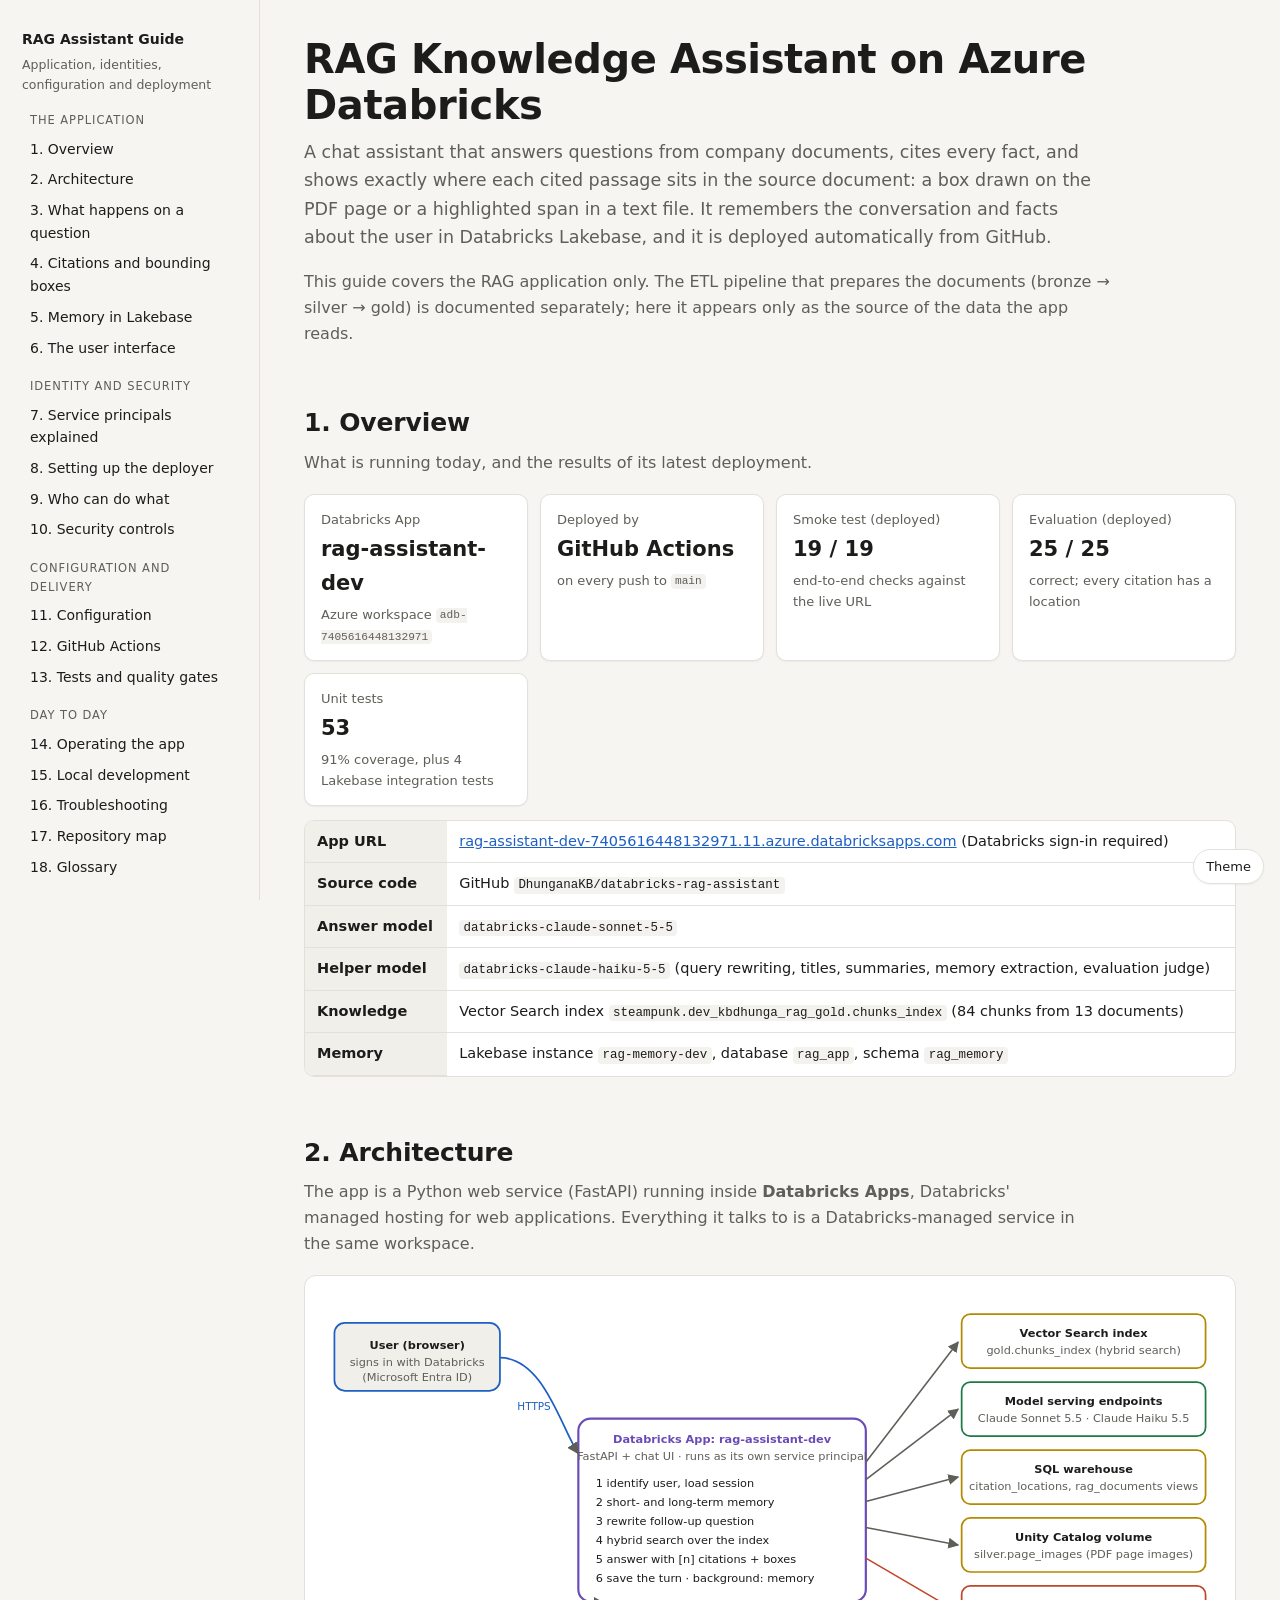
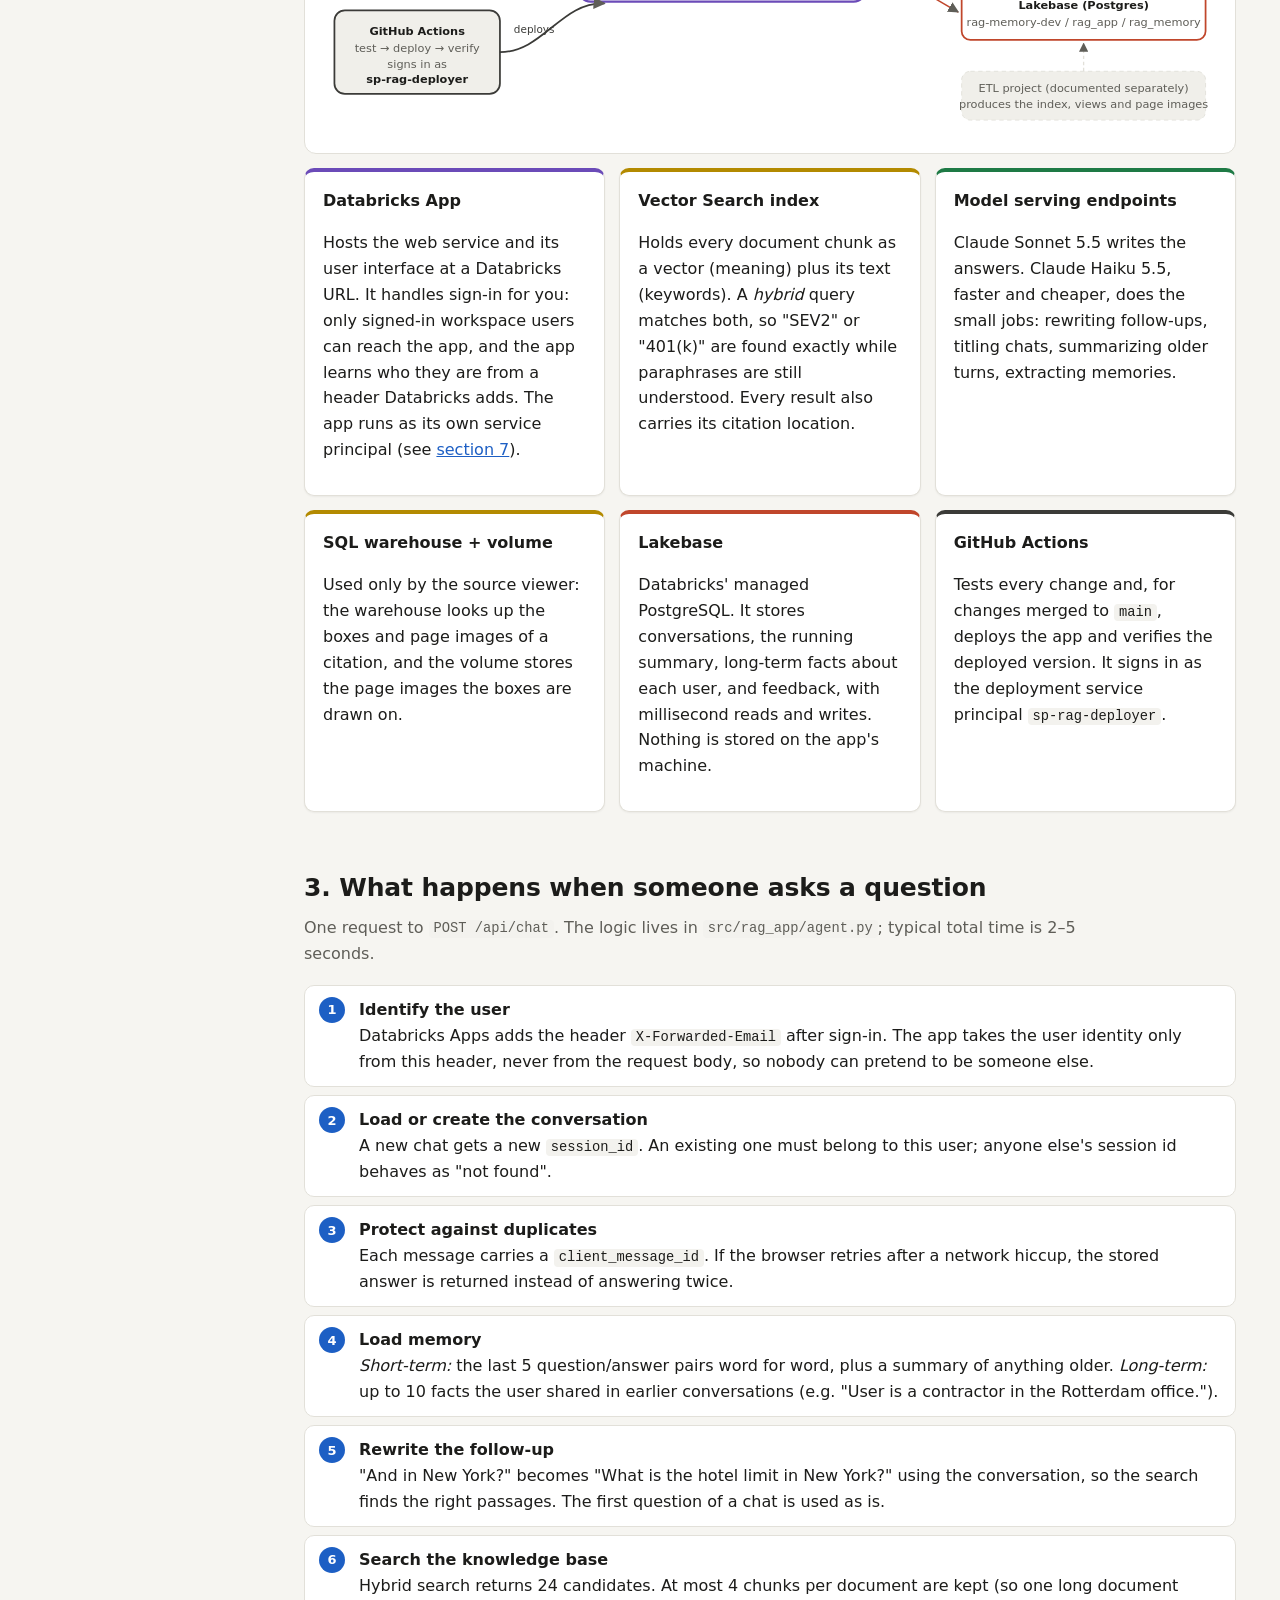
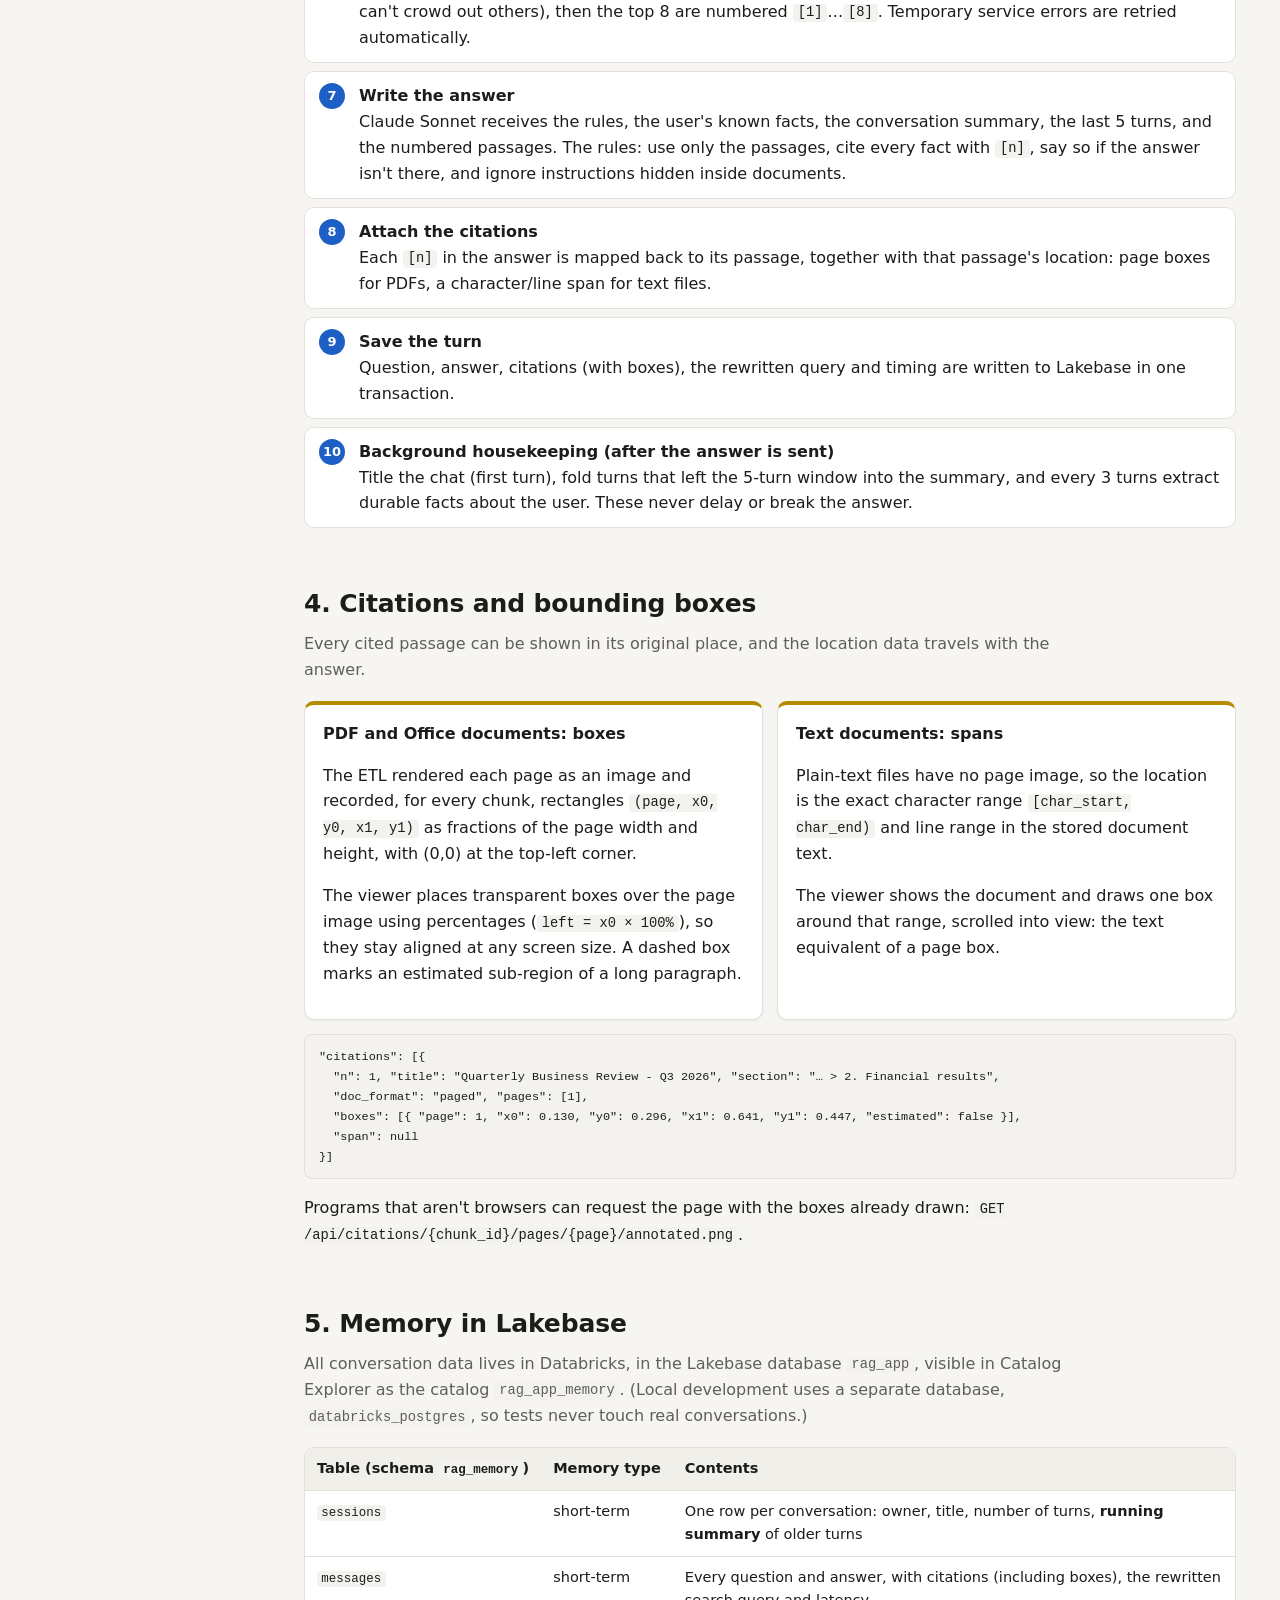
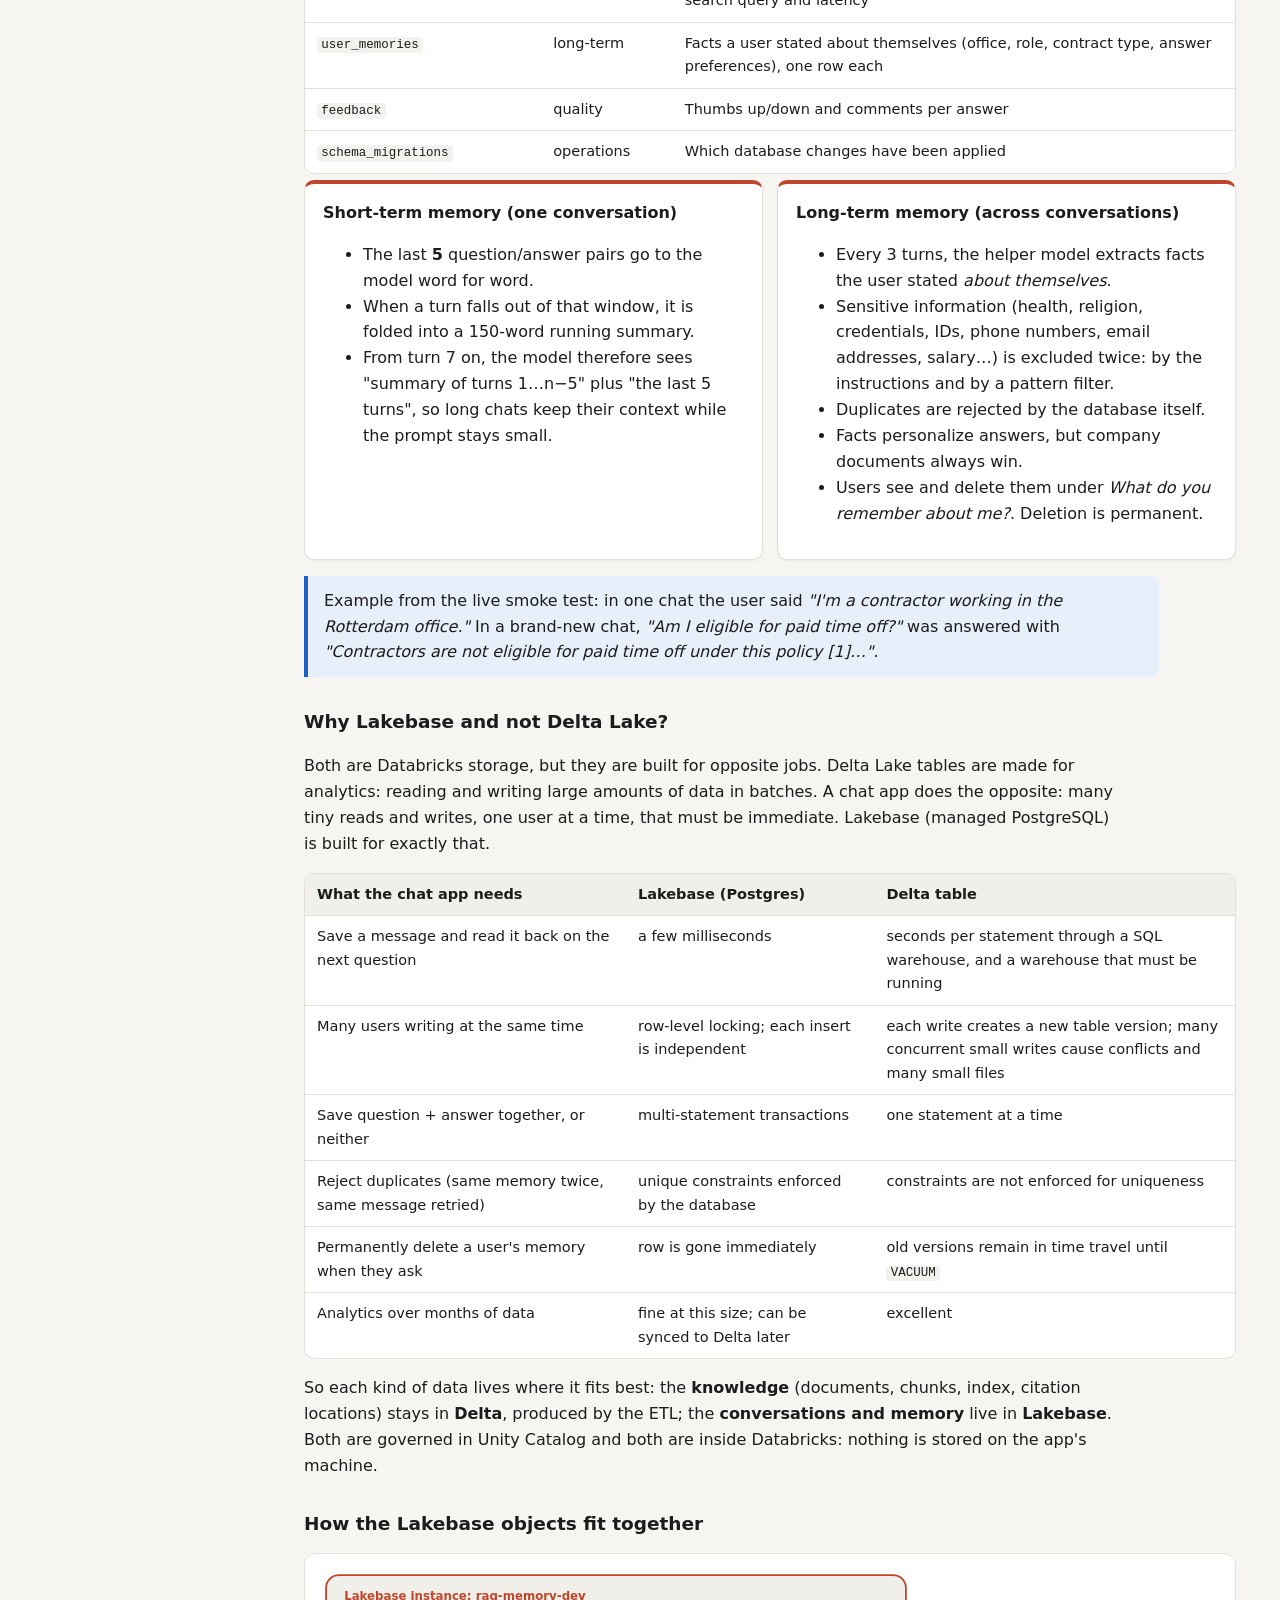
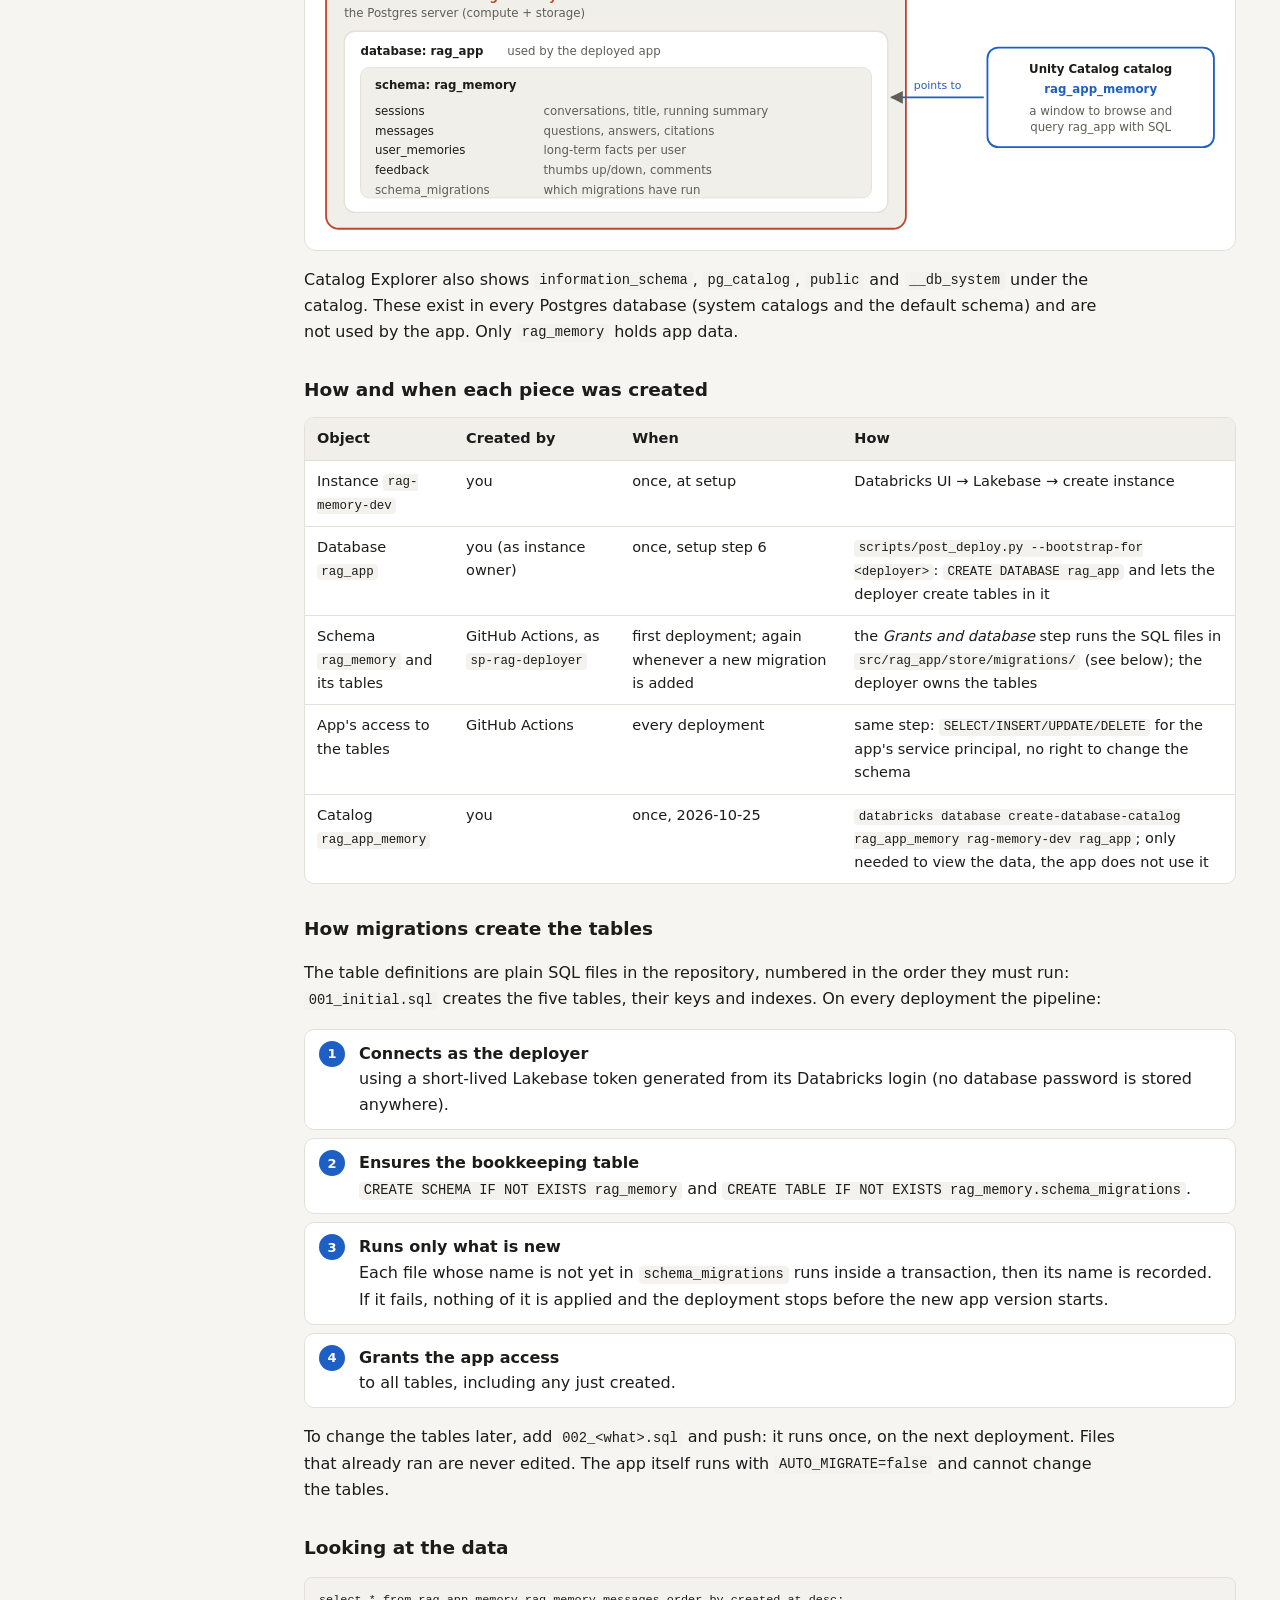
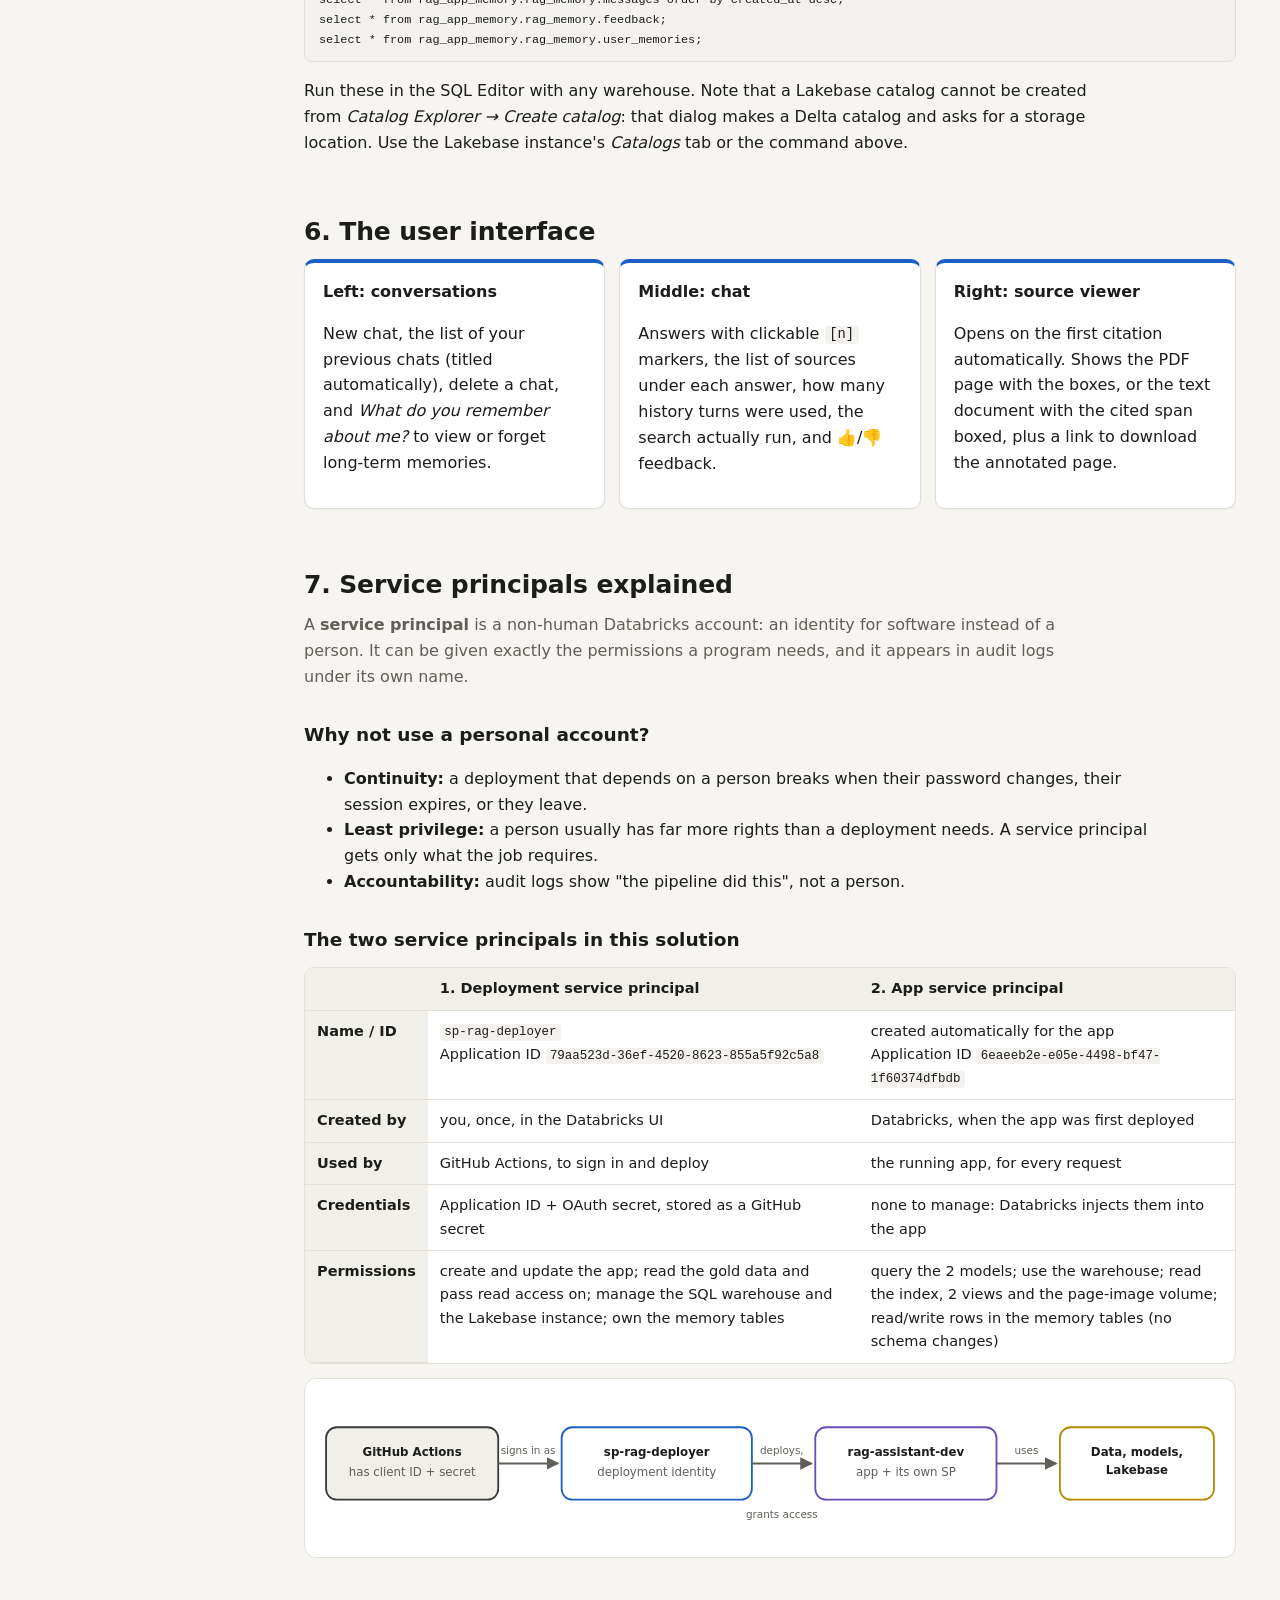
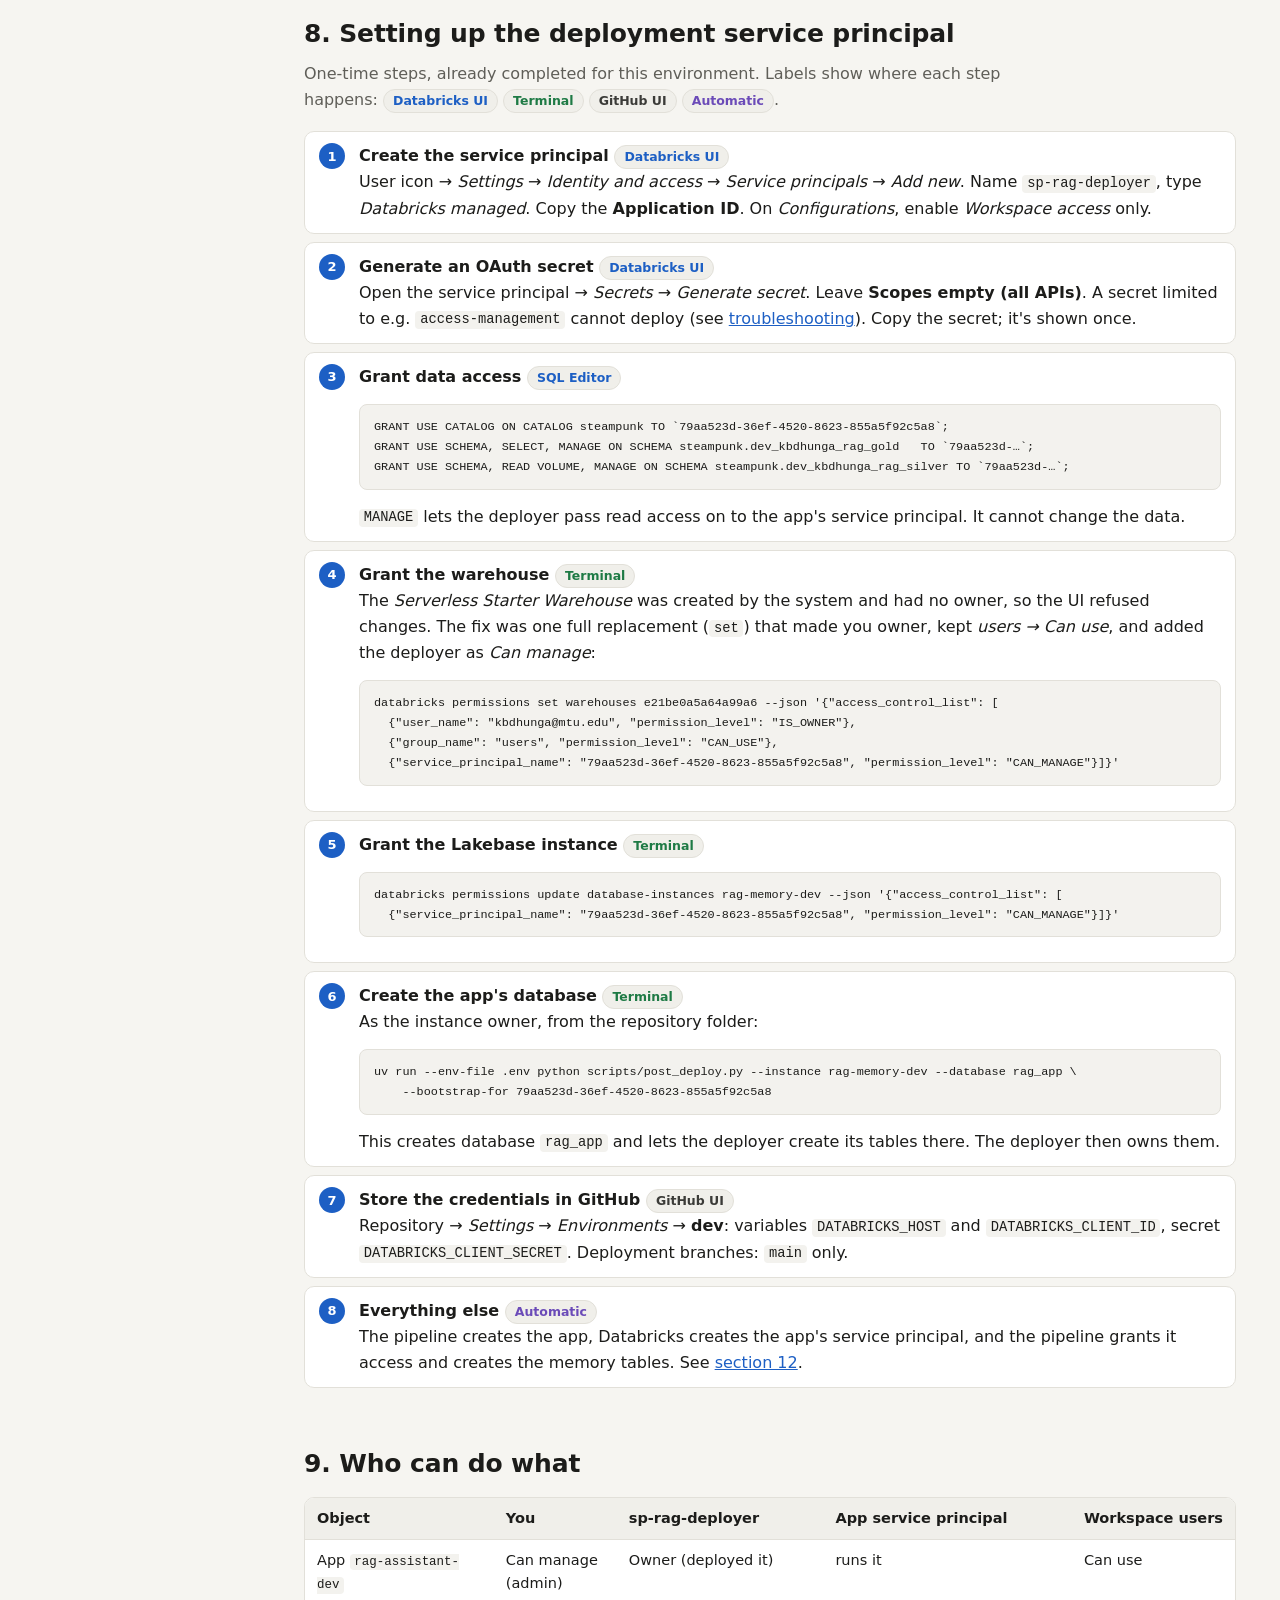
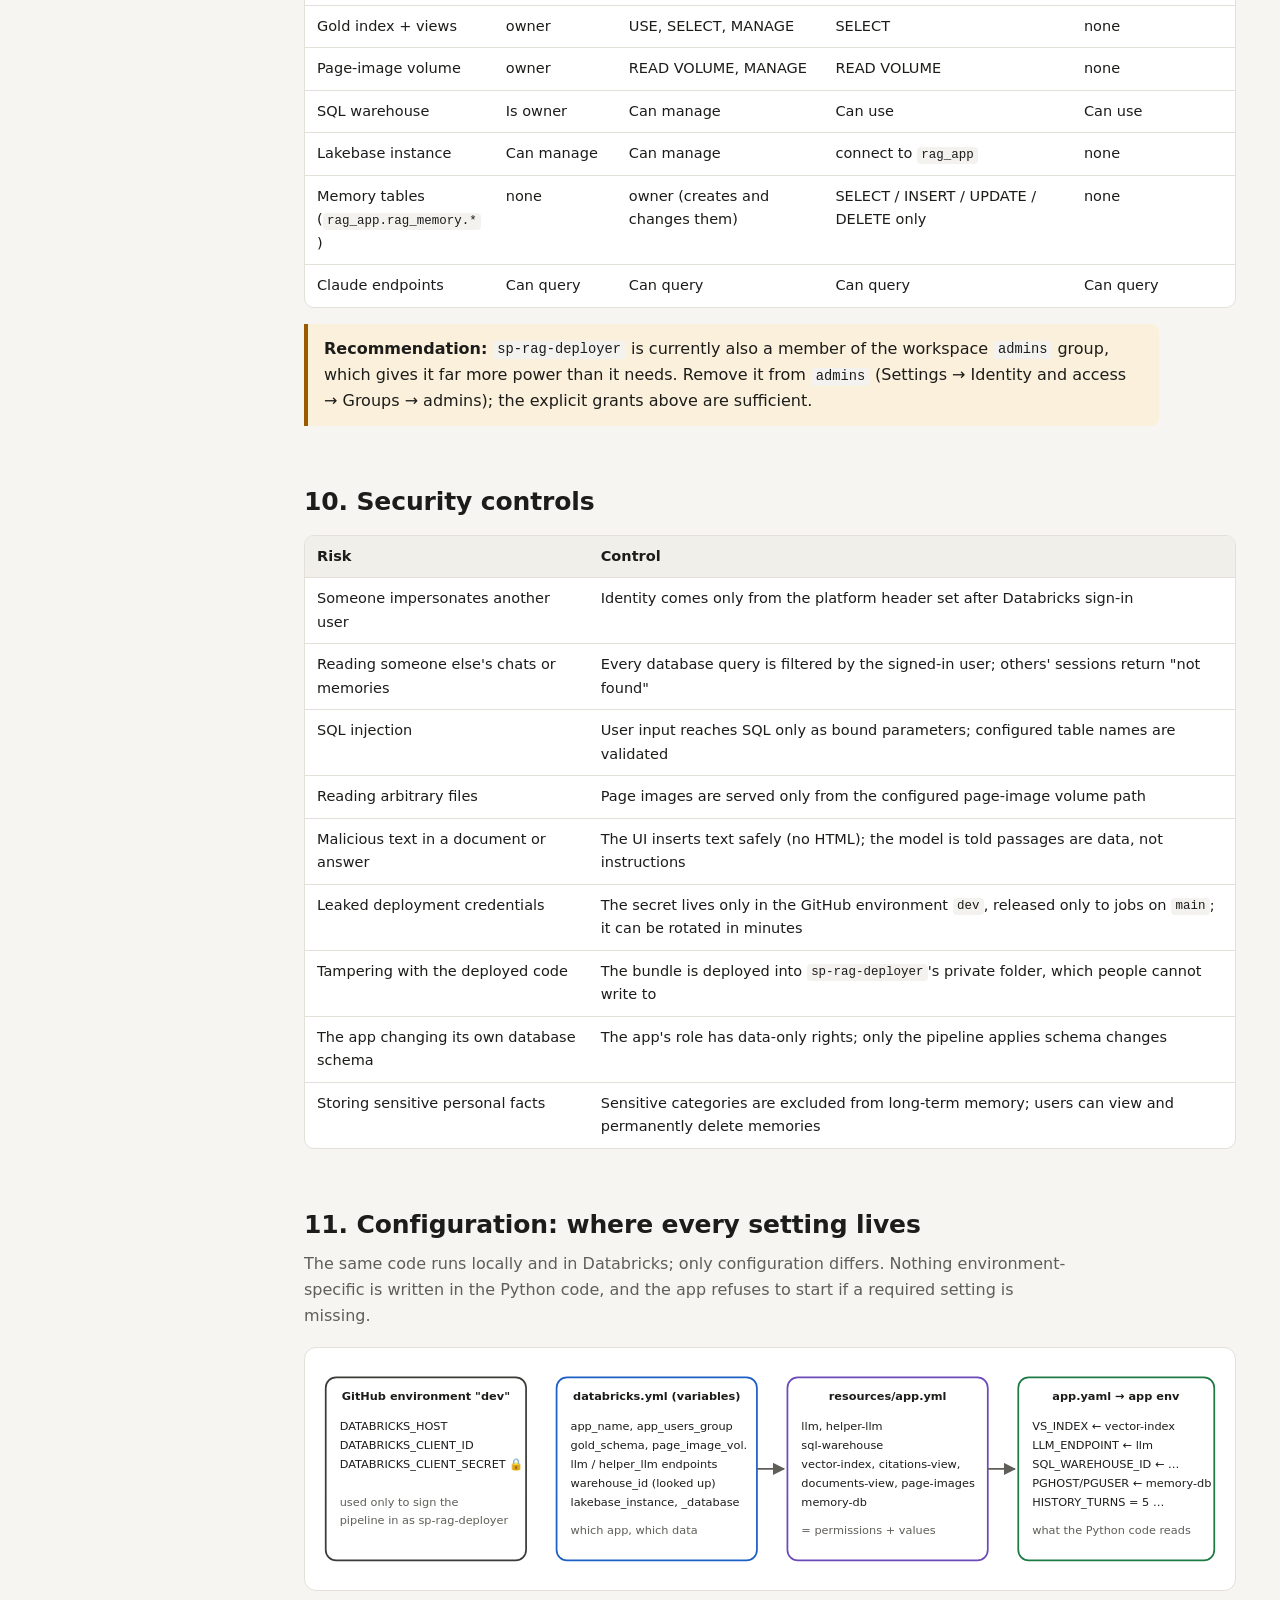
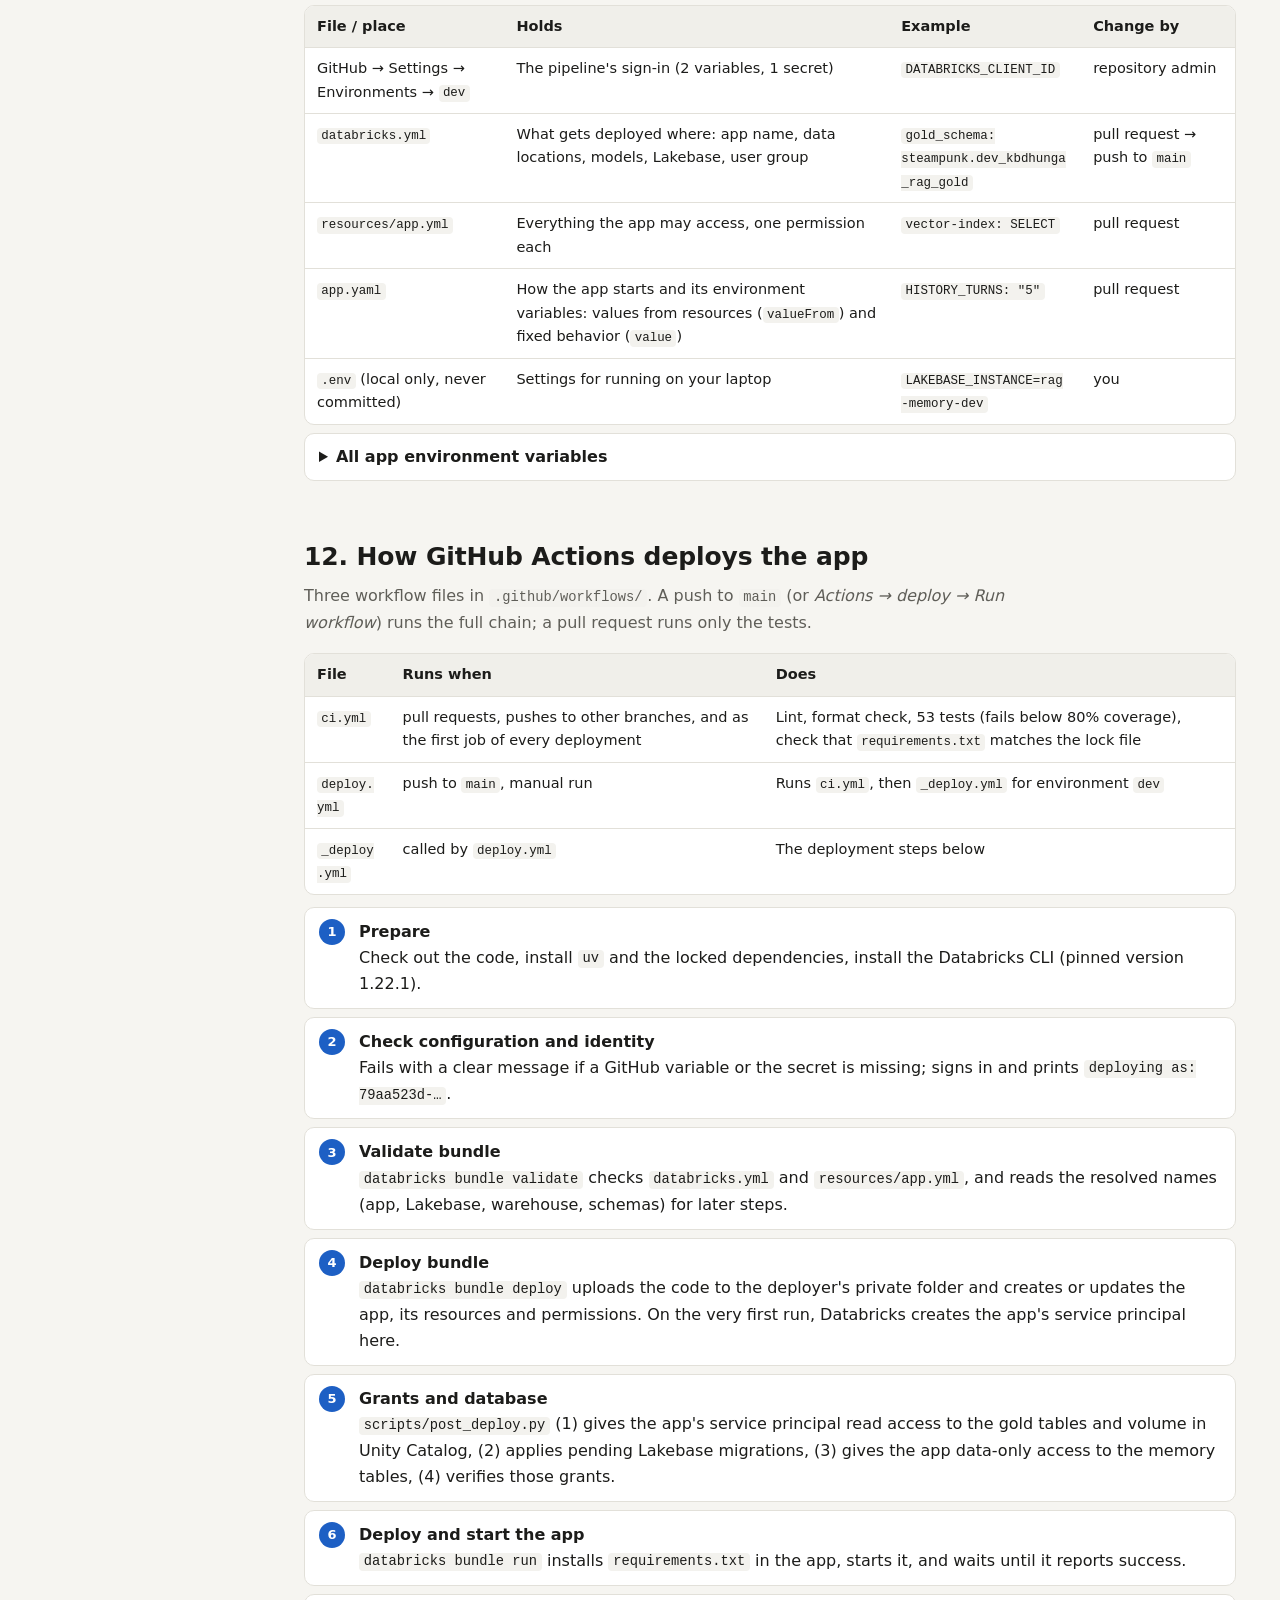
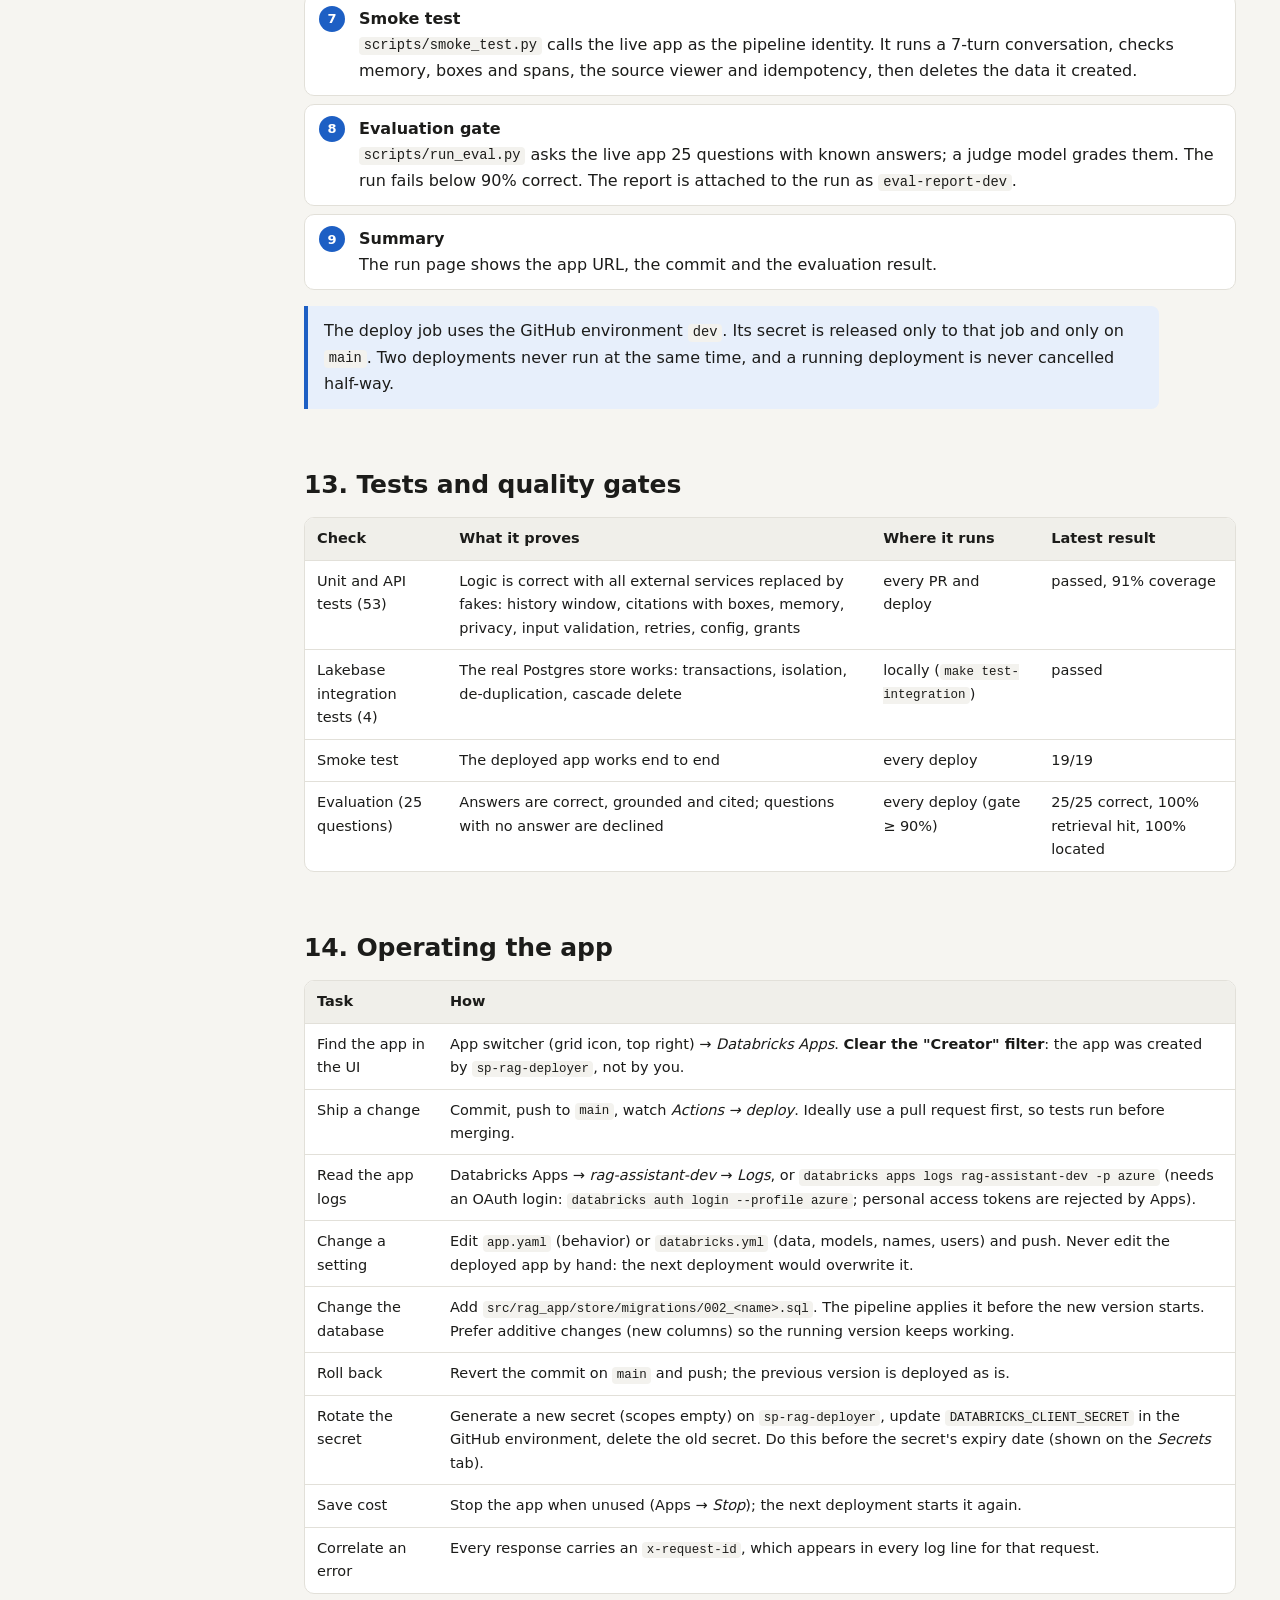
==== commit d4ac5851: "docs: explain why memory lives in Lakebase, how its tables are created, and the rag_app_memory catal" ====
--- a/docs/document.html
+++ b/docs/document.html
@@ -271,7 +271,7 @@
 <!-- ===================================================== 5 MEMORY -->
 <section id="memory">
   <h2>5. Memory in Lakebase</h2>
-  <p class="sub">All conversation data lives in Databricks. The deployed app uses its own database (<code>rag_app</code>), separate from local development (<code>databricks_postgres</code>).</p>
+  <p class="sub">All conversation data lives in Databricks, in the Lakebase database <code>rag_app</code>, visible in Catalog Explorer as the catalog <code>rag_app_memory</code>. (Local development uses a separate database, <code>databricks_postgres</code>, so tests never touch real conversations.)</p>
   <div class="table-wrap"><table>
     <thead><tr><th>Table (schema <code>rag_memory</code>)</th><th>Memory type</th><th>Contents</th></tr></thead>
     <tbody>
@@ -299,6 +299,81 @@
       </ul></div>
   </div>
   <div class="callout">Example from the live smoke test: in one chat the user said <em>"I'm a contractor working in the Rotterdam office."</em> In a brand-new chat, <em>"Am I eligible for paid time off?"</em> was answered with <em>"Contractors are not eligible for paid time off under this policy [1]…"</em>.</div>
+
+  <h3>Why Lakebase and not Delta Lake?</h3>
+  <p>Both are Databricks storage, but they are built for opposite jobs. Delta Lake tables are made for analytics: reading and writing large amounts of data in batches. A chat app does the opposite: many tiny reads and writes, one user at a time, that must be immediate. Lakebase (managed PostgreSQL) is built for exactly that.</p>
+  <div class="table-wrap"><table>
+    <thead><tr><th>What the chat app needs</th><th>Lakebase (Postgres)</th><th>Delta table</th></tr></thead>
+    <tbody>
+      <tr><td>Save a message and read it back on the next question</td><td>a few milliseconds</td><td>seconds per statement through a SQL warehouse, and a warehouse that must be running</td></tr>
+      <tr><td>Many users writing at the same time</td><td>row-level locking; each insert is independent</td><td>each write creates a new table version; many concurrent small writes cause conflicts and many small files</td></tr>
+      <tr><td>Save question + answer together, or neither</td><td>multi-statement transactions</td><td>one statement at a time</td></tr>
+      <tr><td>Reject duplicates (same memory twice, same message retried)</td><td>unique constraints enforced by the database</td><td>constraints are not enforced for uniqueness</td></tr>
+      <tr><td>Permanently delete a user's memory when they ask</td><td>row is gone immediately</td><td>old versions remain in time travel until <code>VACUUM</code></td></tr>
+      <tr><td>Analytics over months of data</td><td>fine at this size; can be synced to Delta later</td><td>excellent</td></tr>
+    </tbody>
+  </table></div>
+  <p>So each kind of data lives where it fits best: the <strong>knowledge</strong> (documents, chunks, index, citation locations) stays in <strong>Delta</strong>, produced by the ETL; the <strong>conversations and memory</strong> live in <strong>Lakebase</strong>. Both are governed in Unity Catalog and both are inside Databricks: nothing is stored on the app's machine.</p>
+
+  <h3>How the Lakebase objects fit together</h3>
+  <div class="diagram" role="img" aria-label="Lakebase layers: the instance rag-memory-dev holds the database rag_app, which holds the schema rag_memory with five tables. The Unity Catalog catalog rag_app_memory points to the rag_app database so it can be browsed and queried in Databricks.">
+  <svg viewBox="0 0 1000 300" xmlns="http://www.w3.org/2000/svg" font-family="ui-sans-serif, system-ui, sans-serif" font-size="13">
+    <defs><marker id="d" viewBox="0 0 10 10" refX="9" refY="5" markerWidth="7" markerHeight="7" orient="auto-start-reverse"><path d="M0,0 L10,5 L0,10 z" fill="var(--muted)"/></marker></defs>
+    <rect x="10" y="10" width="640" height="280" rx="14" fill="var(--surface-2)" stroke="var(--c-memory)" stroke-width="2"/>
+    <text x="30" y="38" font-weight="700" fill="var(--c-memory)">Lakebase instance: rag-memory-dev</text>
+    <text x="30" y="56" fill="var(--muted)">the Postgres server (compute + storage)</text>
+    <rect x="30" y="72" width="600" height="200" rx="12" fill="var(--surface)" stroke="var(--line)" stroke-width="1.5"/>
+    <text x="48" y="98" font-weight="700" fill="var(--text)">database: rag_app</text>
+    <text x="210" y="98" fill="var(--muted)">used by the deployed app</text>
+    <rect x="48" y="112" width="564" height="144" rx="10" fill="var(--surface-2)" stroke="var(--line)"/>
+    <text x="64" y="136" font-weight="700" fill="var(--text)">schema: rag_memory</text>
+    <text x="64" y="164" fill="var(--text)">sessions</text>
+    <text x="64" y="186" fill="var(--text)">messages</text>
+    <text x="64" y="208" fill="var(--text)">user_memories</text>
+    <text x="64" y="230" fill="var(--text)">feedback</text>
+    <text x="64" y="252" fill="var(--muted)">schema_migrations</text>
+    <text x="250" y="164" fill="var(--muted)">conversations, title, running summary</text>
+    <text x="250" y="186" fill="var(--muted)">questions, answers, citations</text>
+    <text x="250" y="208" fill="var(--muted)">long-term facts per user</text>
+    <text x="250" y="230" fill="var(--muted)">thumbs up/down, comments</text>
+    <text x="250" y="252" fill="var(--muted)">which migrations have run</text>
+    <rect x="740" y="90" width="250" height="110" rx="12" fill="var(--surface)" stroke="var(--accent)" stroke-width="2"/>
+    <text x="865" y="118" text-anchor="middle" font-weight="700" fill="var(--text)">Unity Catalog catalog</text>
+    <text x="865" y="140" text-anchor="middle" font-weight="700" fill="var(--accent)">rag_app_memory</text>
+    <text x="865" y="164" text-anchor="middle" fill="var(--muted)">a window to browse and</text>
+    <text x="865" y="182" text-anchor="middle" fill="var(--muted)">query rag_app with SQL</text>
+    <line x1="736" y1="145" x2="634" y2="145" stroke="var(--accent)" stroke-width="2" marker-end="url(#d)"/>
+    <text x="685" y="136" text-anchor="middle" fill="var(--accent)" font-size="12">points to</text>
+  </svg>
+  </div>
+  <p>Catalog Explorer also shows <code>information_schema</code>, <code>pg_catalog</code>, <code>public</code> and <code>__db_system</code> under the catalog. These exist in every Postgres database (system catalogs and the default schema) and are not used by the app. Only <code>rag_memory</code> holds app data.</p>
+
+  <h3>How and when each piece was created</h3>
+  <div class="table-wrap"><table>
+    <thead><tr><th>Object</th><th>Created by</th><th>When</th><th>How</th></tr></thead>
+    <tbody>
+      <tr><td>Instance <code>rag-memory-dev</code></td><td>you</td><td>once, at setup</td><td>Databricks UI → Lakebase → create instance</td></tr>
+      <tr><td>Database <code>rag_app</code></td><td>you (as instance owner)</td><td>once, setup step 6</td><td><code>scripts/post_deploy.py --bootstrap-for &lt;deployer&gt;</code>: <code>CREATE DATABASE rag_app</code> and lets the deployer create tables in it</td></tr>
+      <tr><td>Schema <code>rag_memory</code> and its tables</td><td>GitHub Actions, as <code>sp-rag-deployer</code></td><td>first deployment; again whenever a new migration is added</td><td>the <em>Grants and database</em> step runs the SQL files in <code>src/rag_app/store/migrations/</code> (see below); the deployer owns the tables</td></tr>
+      <tr><td>App's access to the tables</td><td>GitHub Actions</td><td>every deployment</td><td>same step: <code>SELECT/INSERT/UPDATE/DELETE</code> for the app's service principal, no right to change the schema</td></tr>
+      <tr><td>Catalog <code>rag_app_memory</code></td><td>you</td><td>once, 2026-10-25</td><td><code>databricks database create-database-catalog rag_app_memory rag-memory-dev rag_app</code>; only needed to view the data, the app does not use it</td></tr>
+    </tbody>
+  </table></div>
+
+  <h3>How migrations create the tables</h3>
+  <p>The table definitions are plain SQL files in the repository, numbered in the order they must run: <code>001_initial.sql</code> creates the five tables, their keys and indexes. On every deployment the pipeline:</p>
+  <ol class="steps">
+    <li><strong>Connects as the deployer</strong>using a short-lived Lakebase token generated from its Databricks login (no database password is stored anywhere).</li>
+    <li><strong>Ensures the bookkeeping table</strong><code>CREATE SCHEMA IF NOT EXISTS rag_memory</code> and <code>CREATE TABLE IF NOT EXISTS rag_memory.schema_migrations</code>.</li>
+    <li><strong>Runs only what is new</strong>Each file whose name is not yet in <code>schema_migrations</code> runs inside a transaction, then its name is recorded. If it fails, nothing of it is applied and the deployment stops before the new app version starts.</li>
+    <li><strong>Grants the app access</strong>to all tables, including any just created.</li>
+  </ol>
+  <p>To change the tables later, add <code>002_&lt;what&gt;.sql</code> and push: it runs once, on the next deployment. Files that already ran are never edited. The app itself runs with <code>AUTO_MIGRATE=false</code> and cannot change the tables.</p>
+  <h3>Looking at the data</h3>
+<pre><code>select * from rag_app_memory.rag_memory.messages order by created_at desc;
+select * from rag_app_memory.rag_memory.feedback;
+select * from rag_app_memory.rag_memory.user_memories;</code></pre>
+  <p>Run these in the SQL Editor with any warehouse. Note that a Lakebase catalog cannot be created from <em>Catalog Explorer → Create catalog</em>: that dialog makes a Delta catalog and asks for a storage location. Use the Lakebase instance's <em>Catalogs</em> tab or the command above.</p>
 </section>
 
 <!-- ===================================================== 6 UI -->
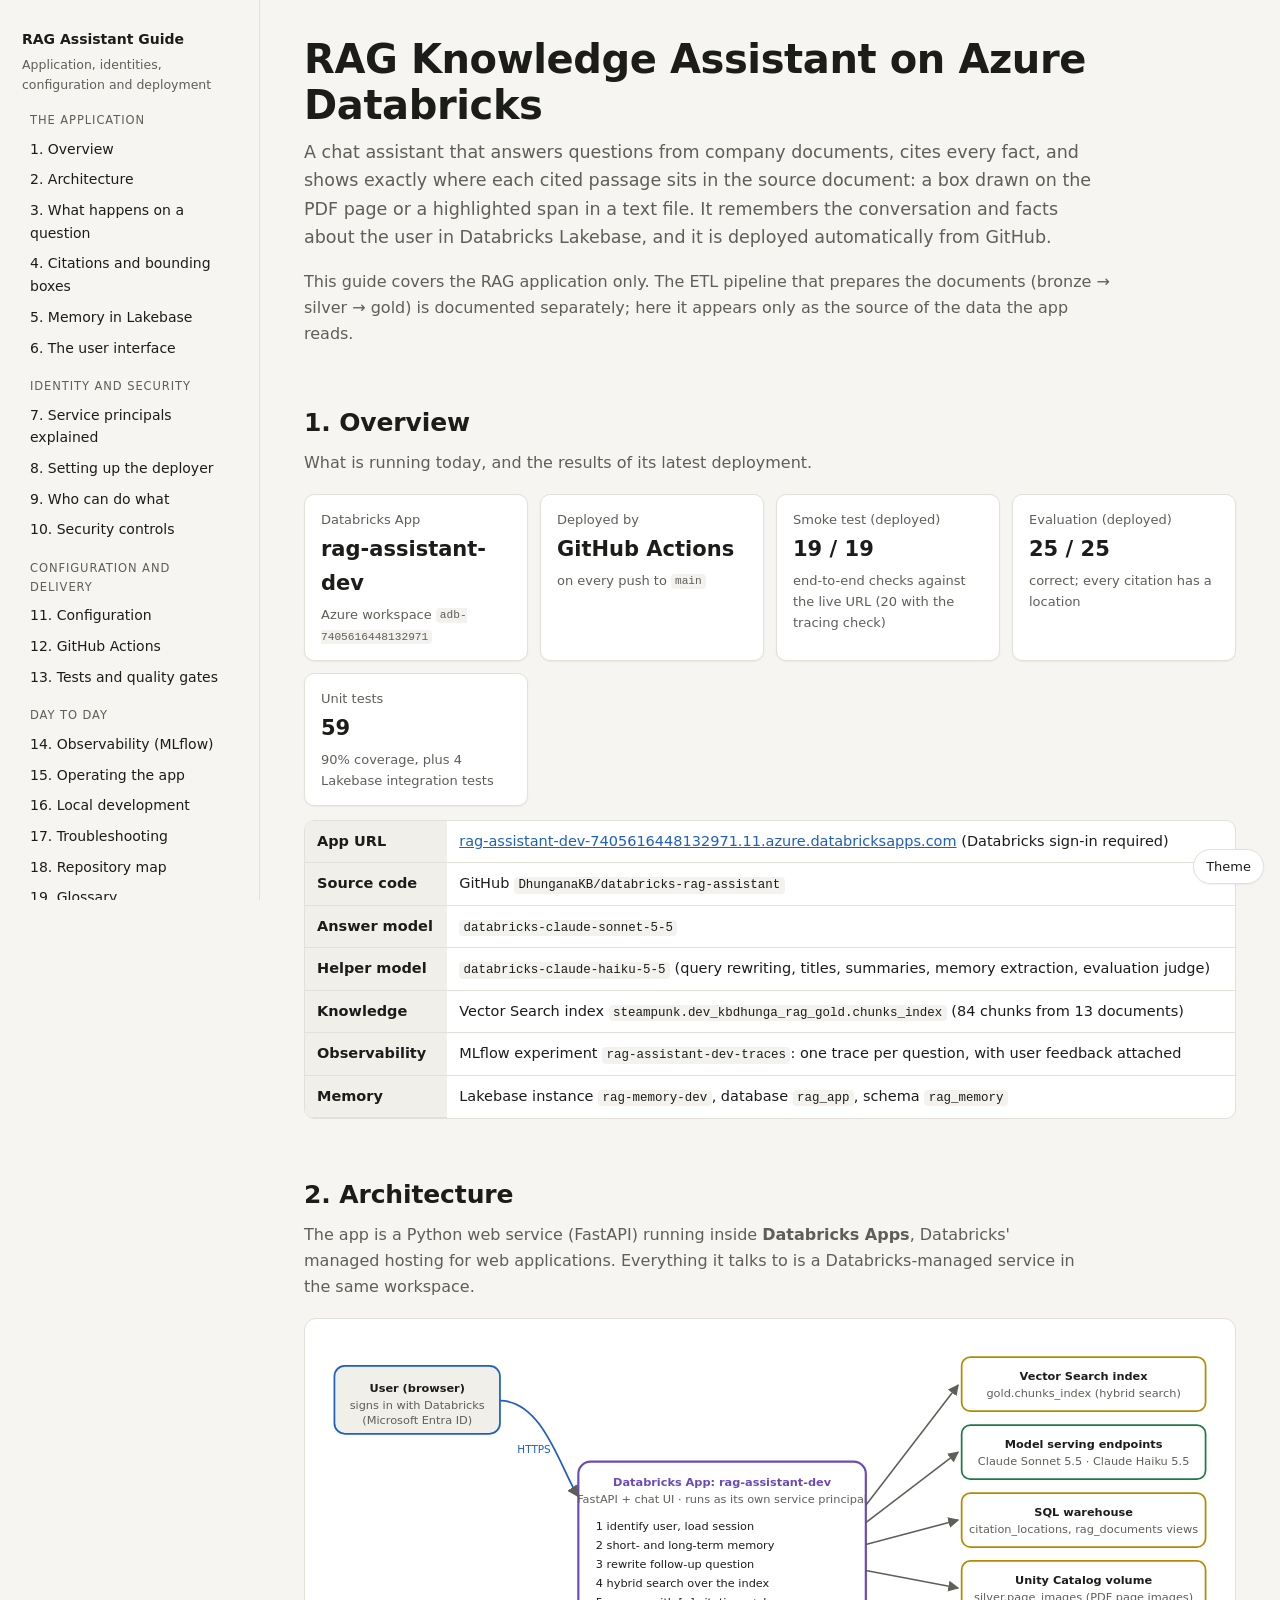
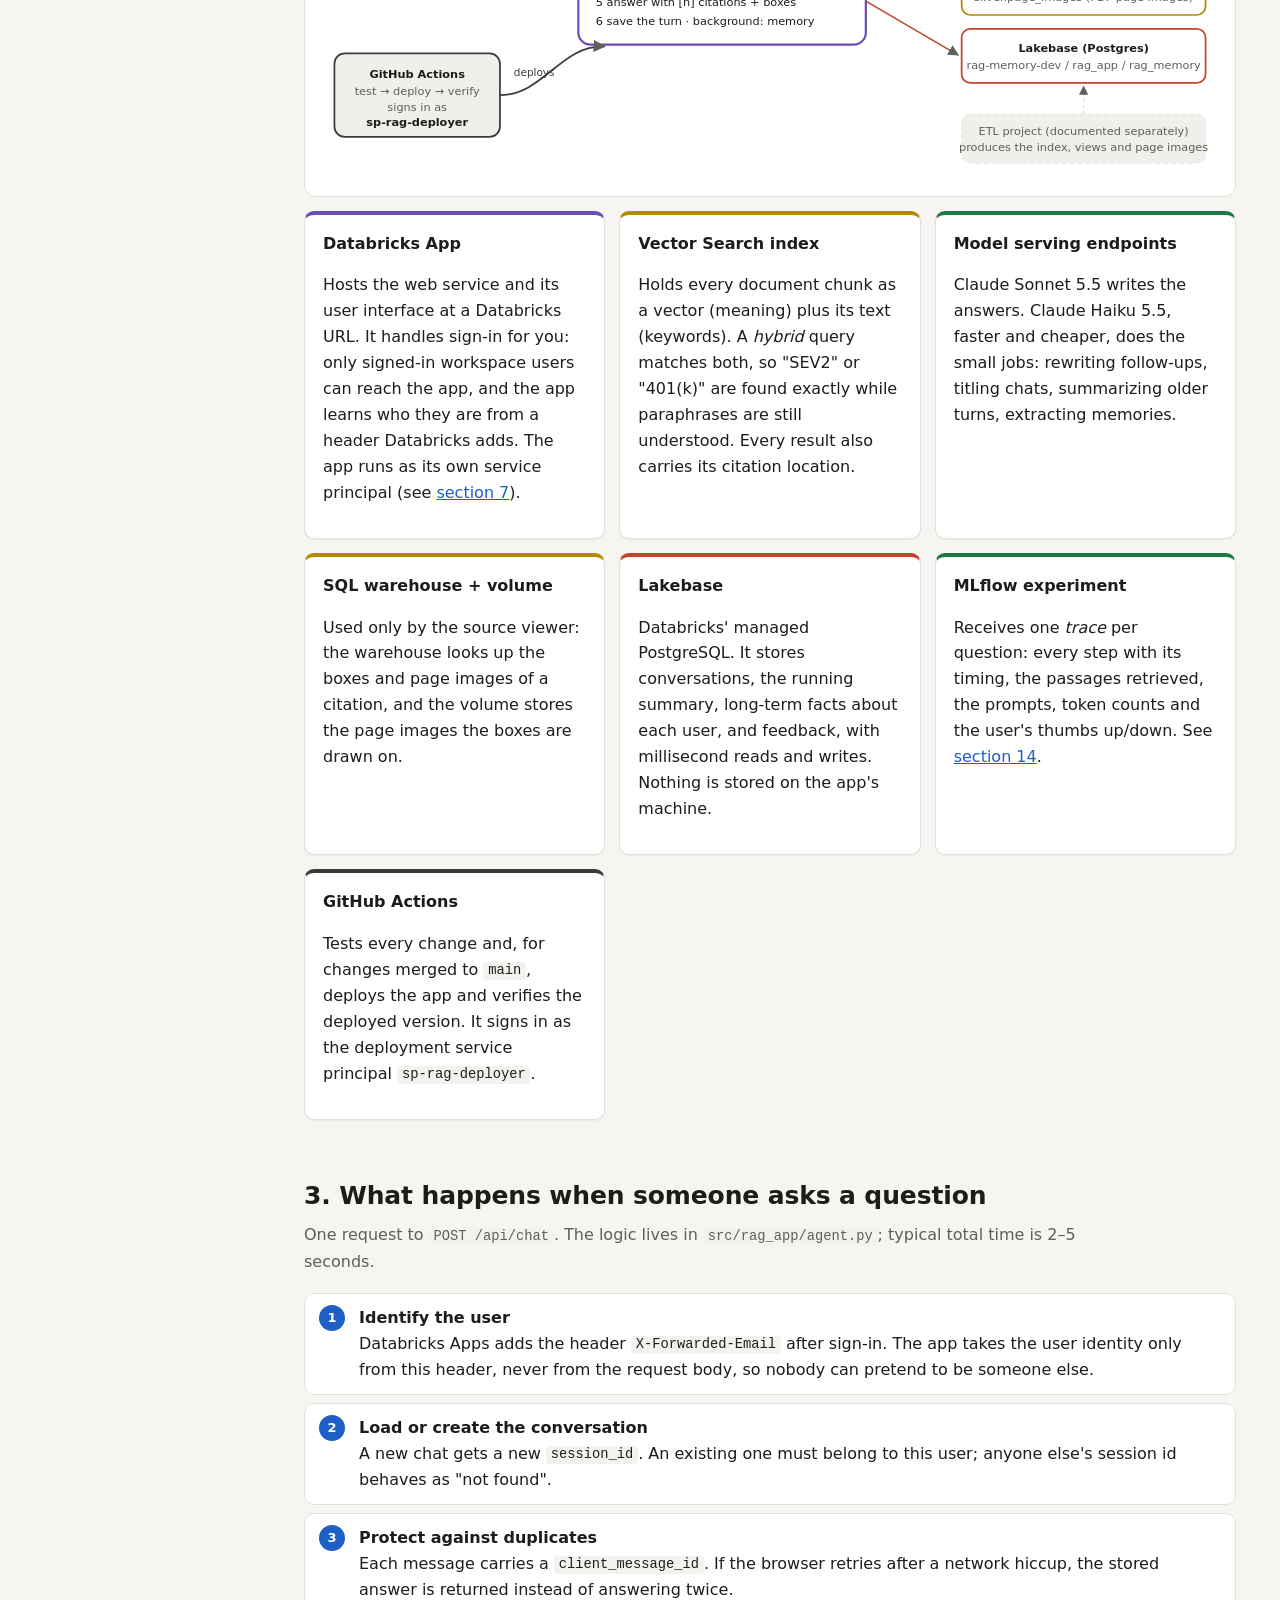
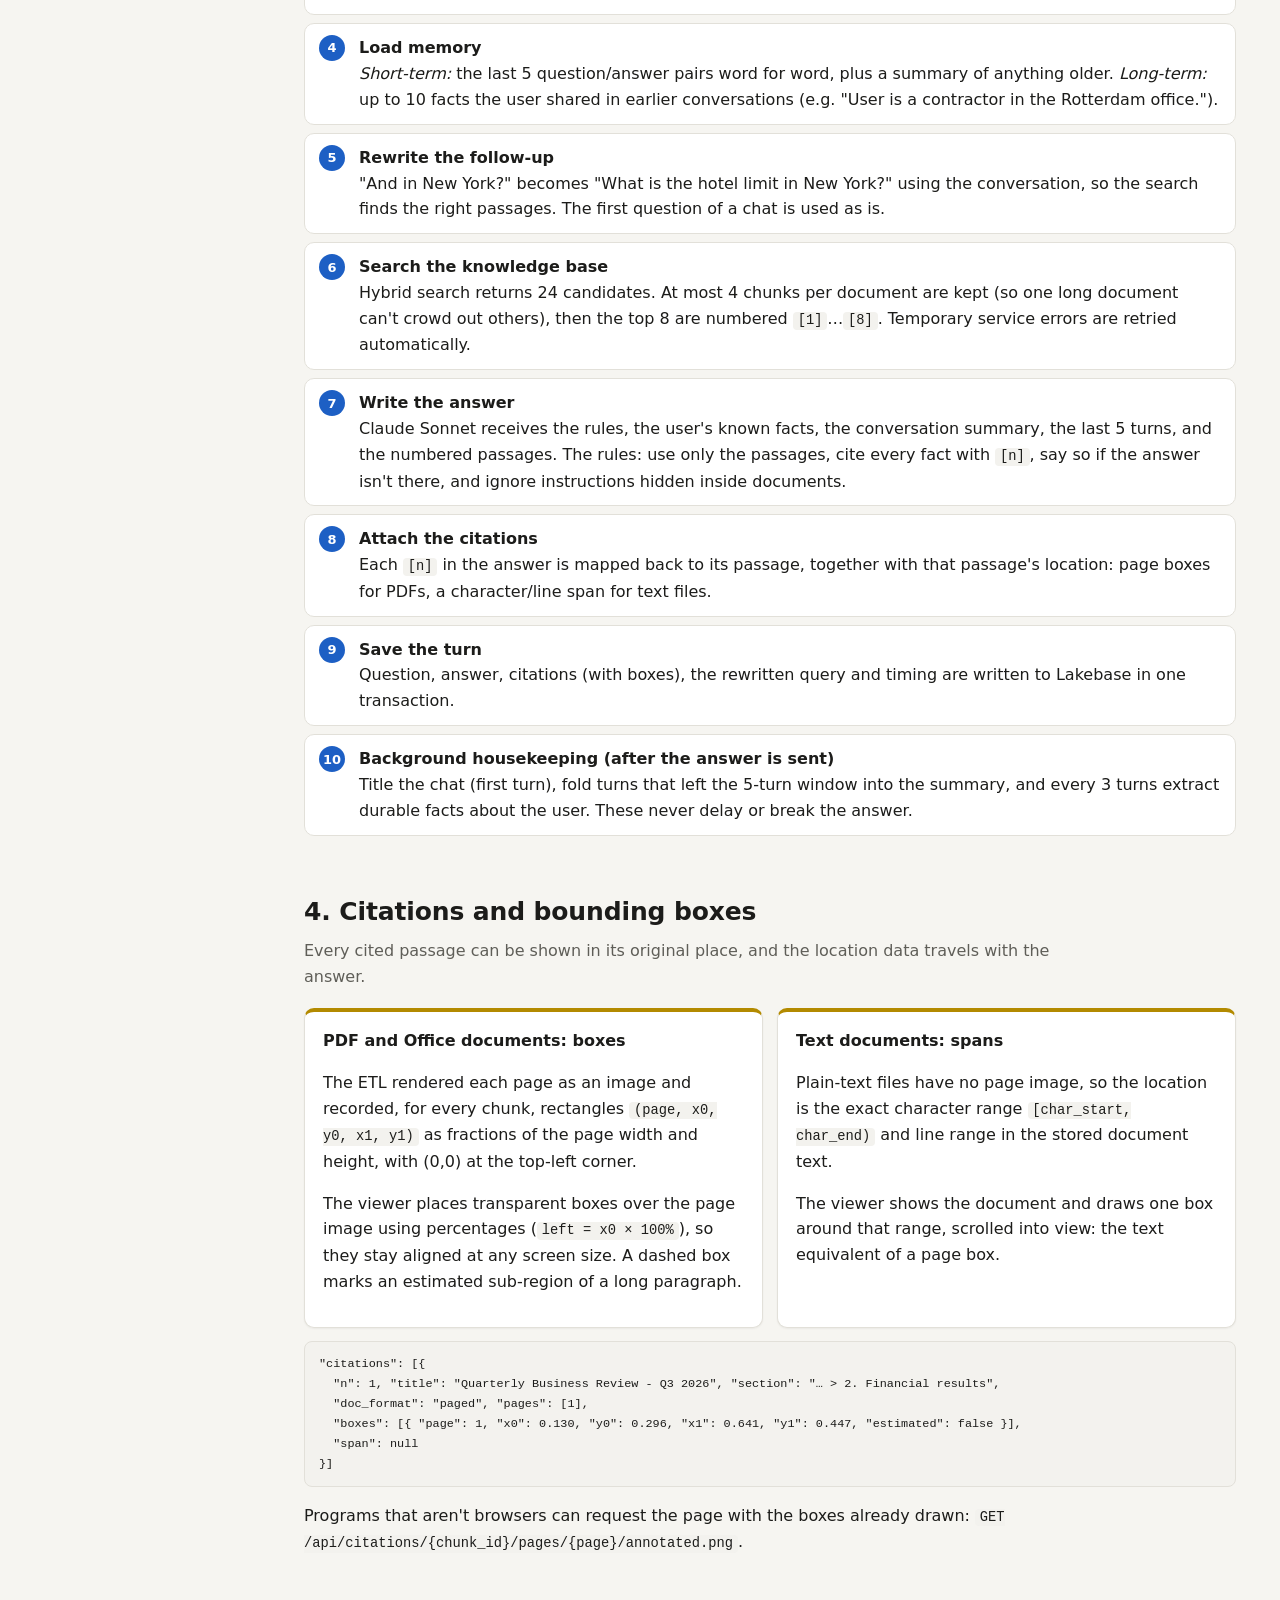
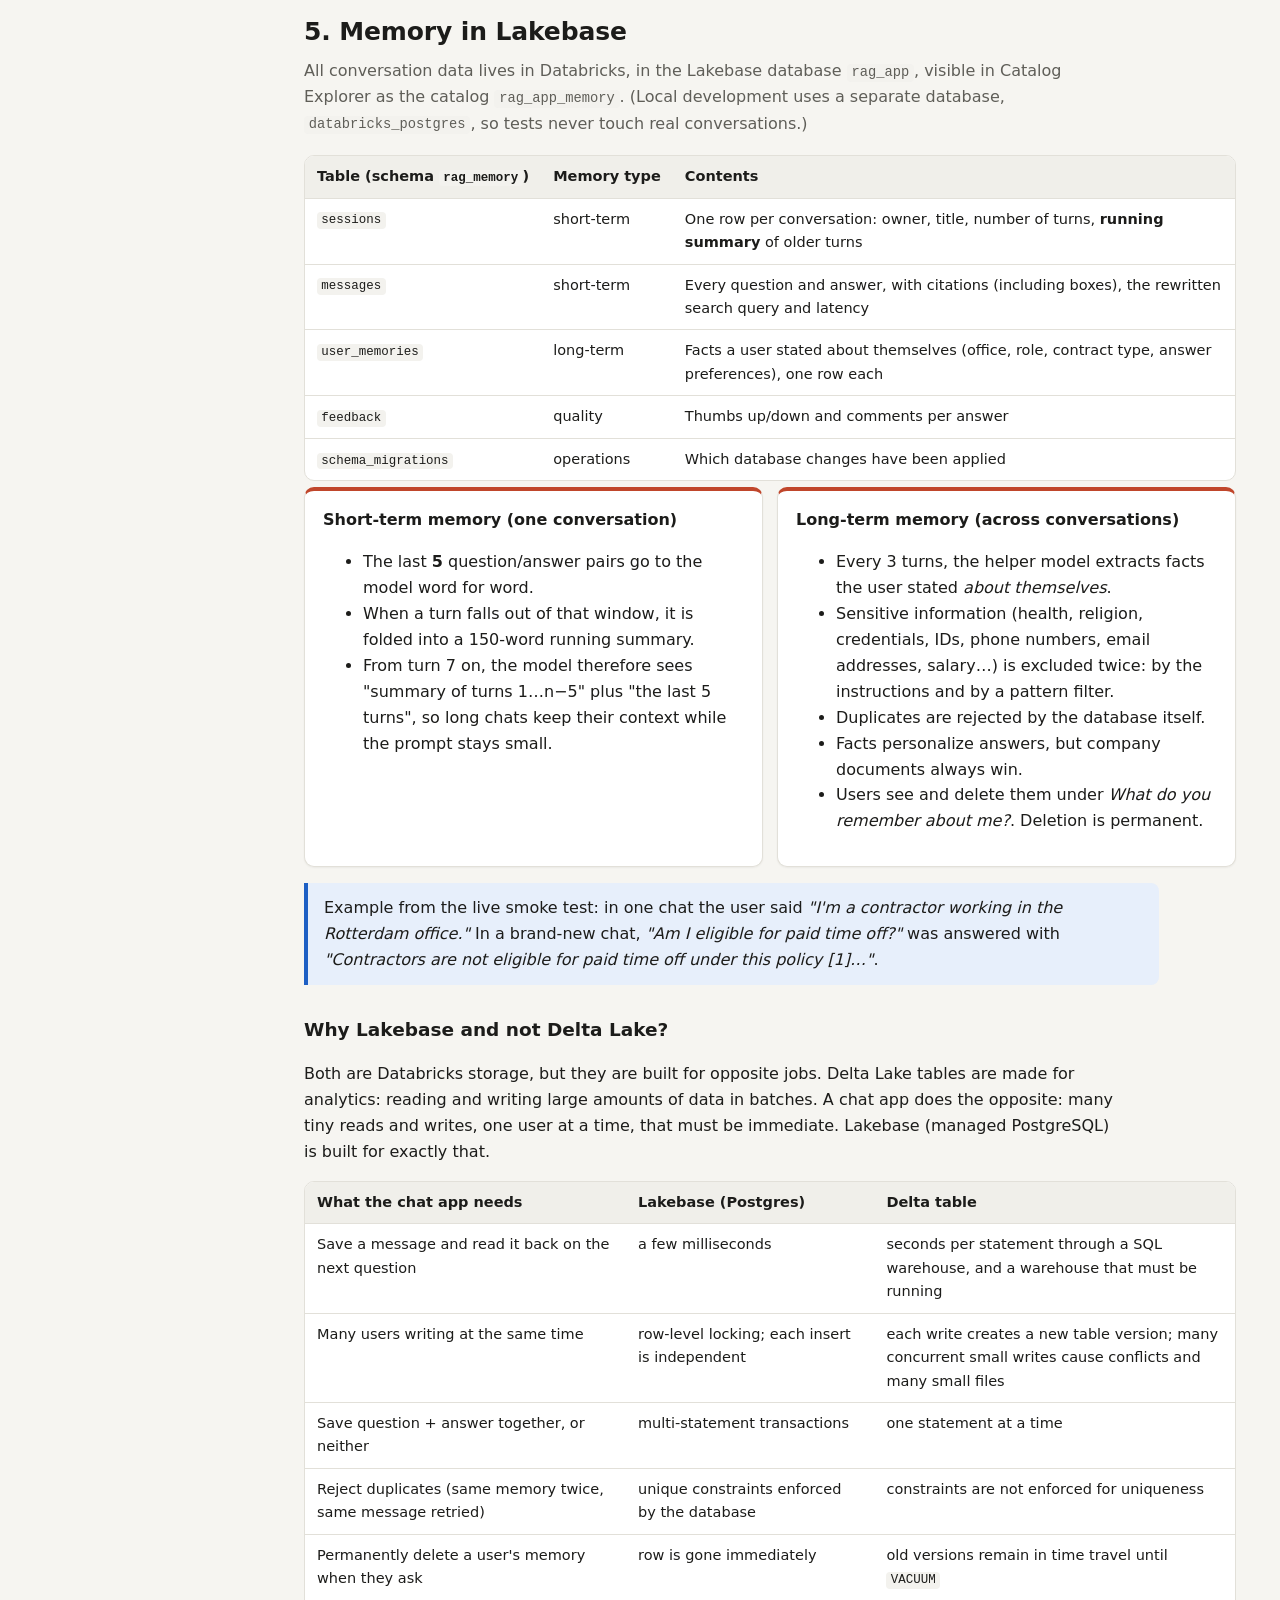
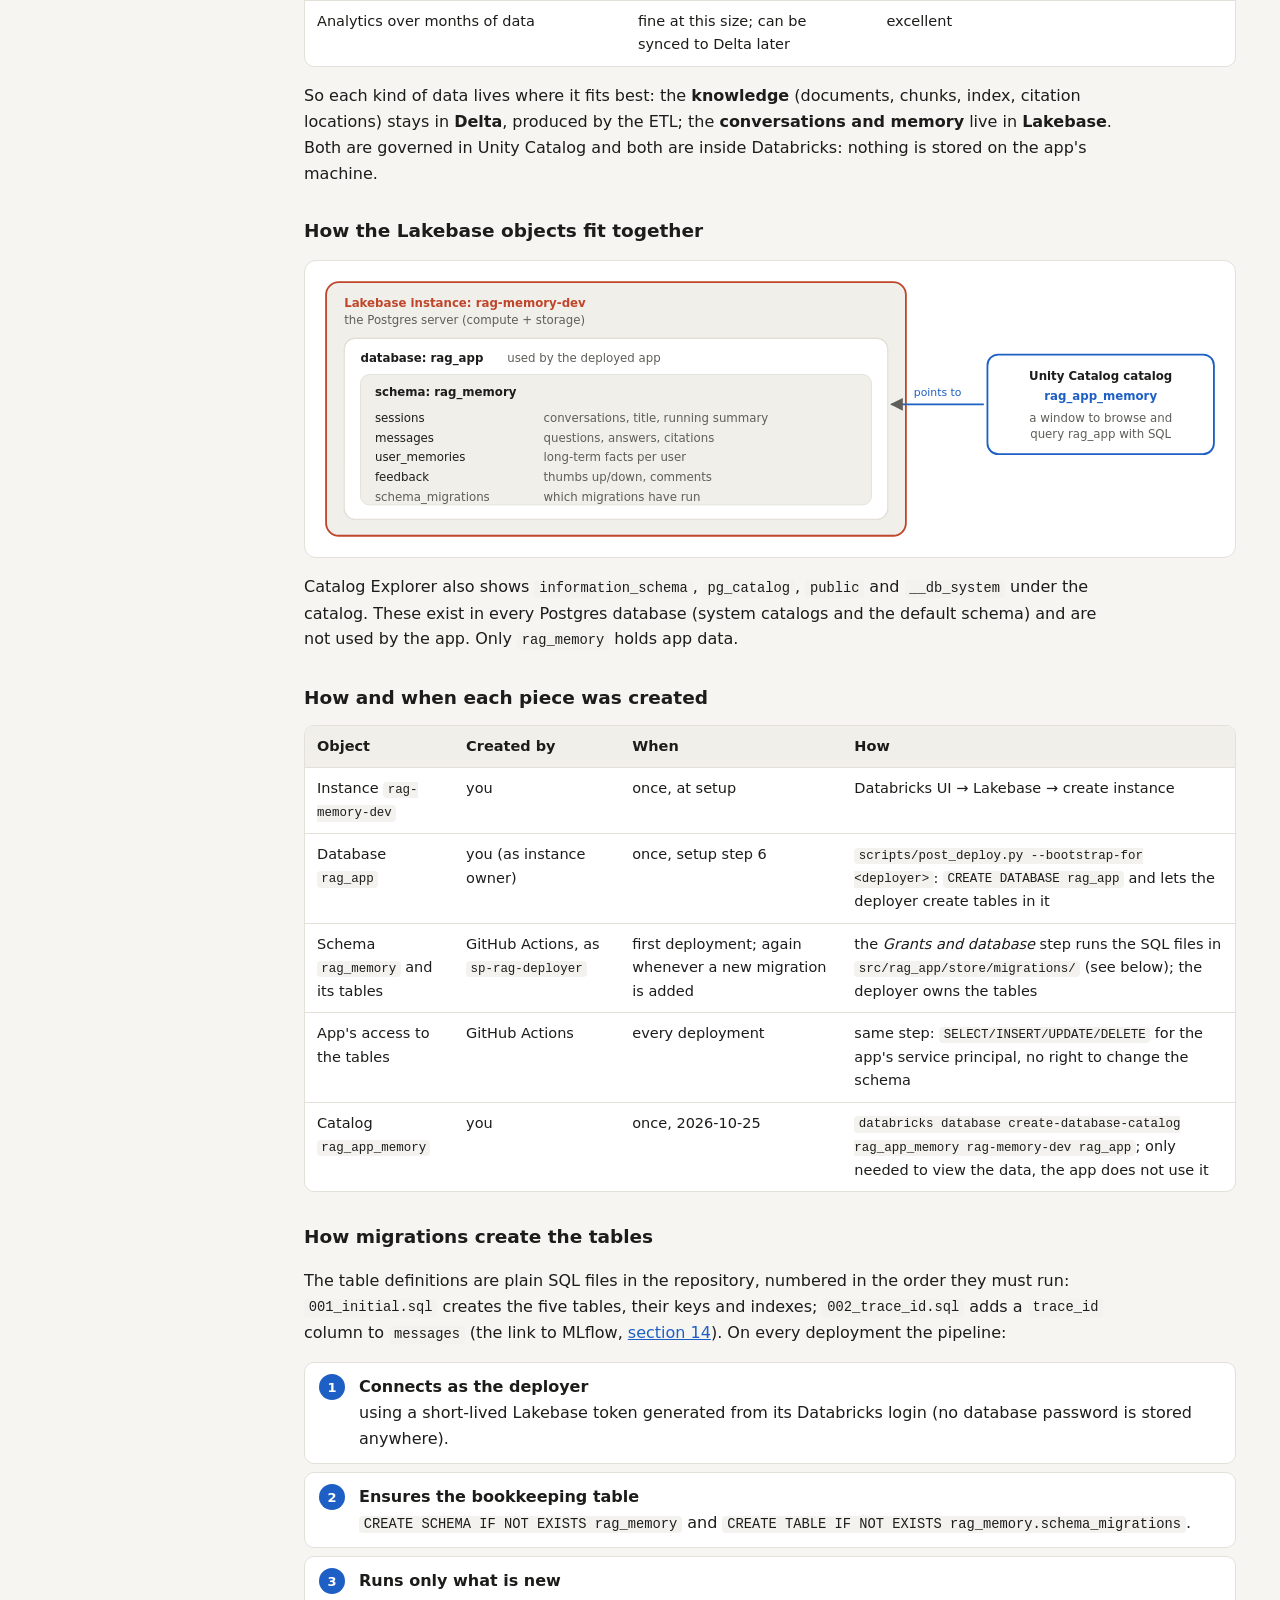
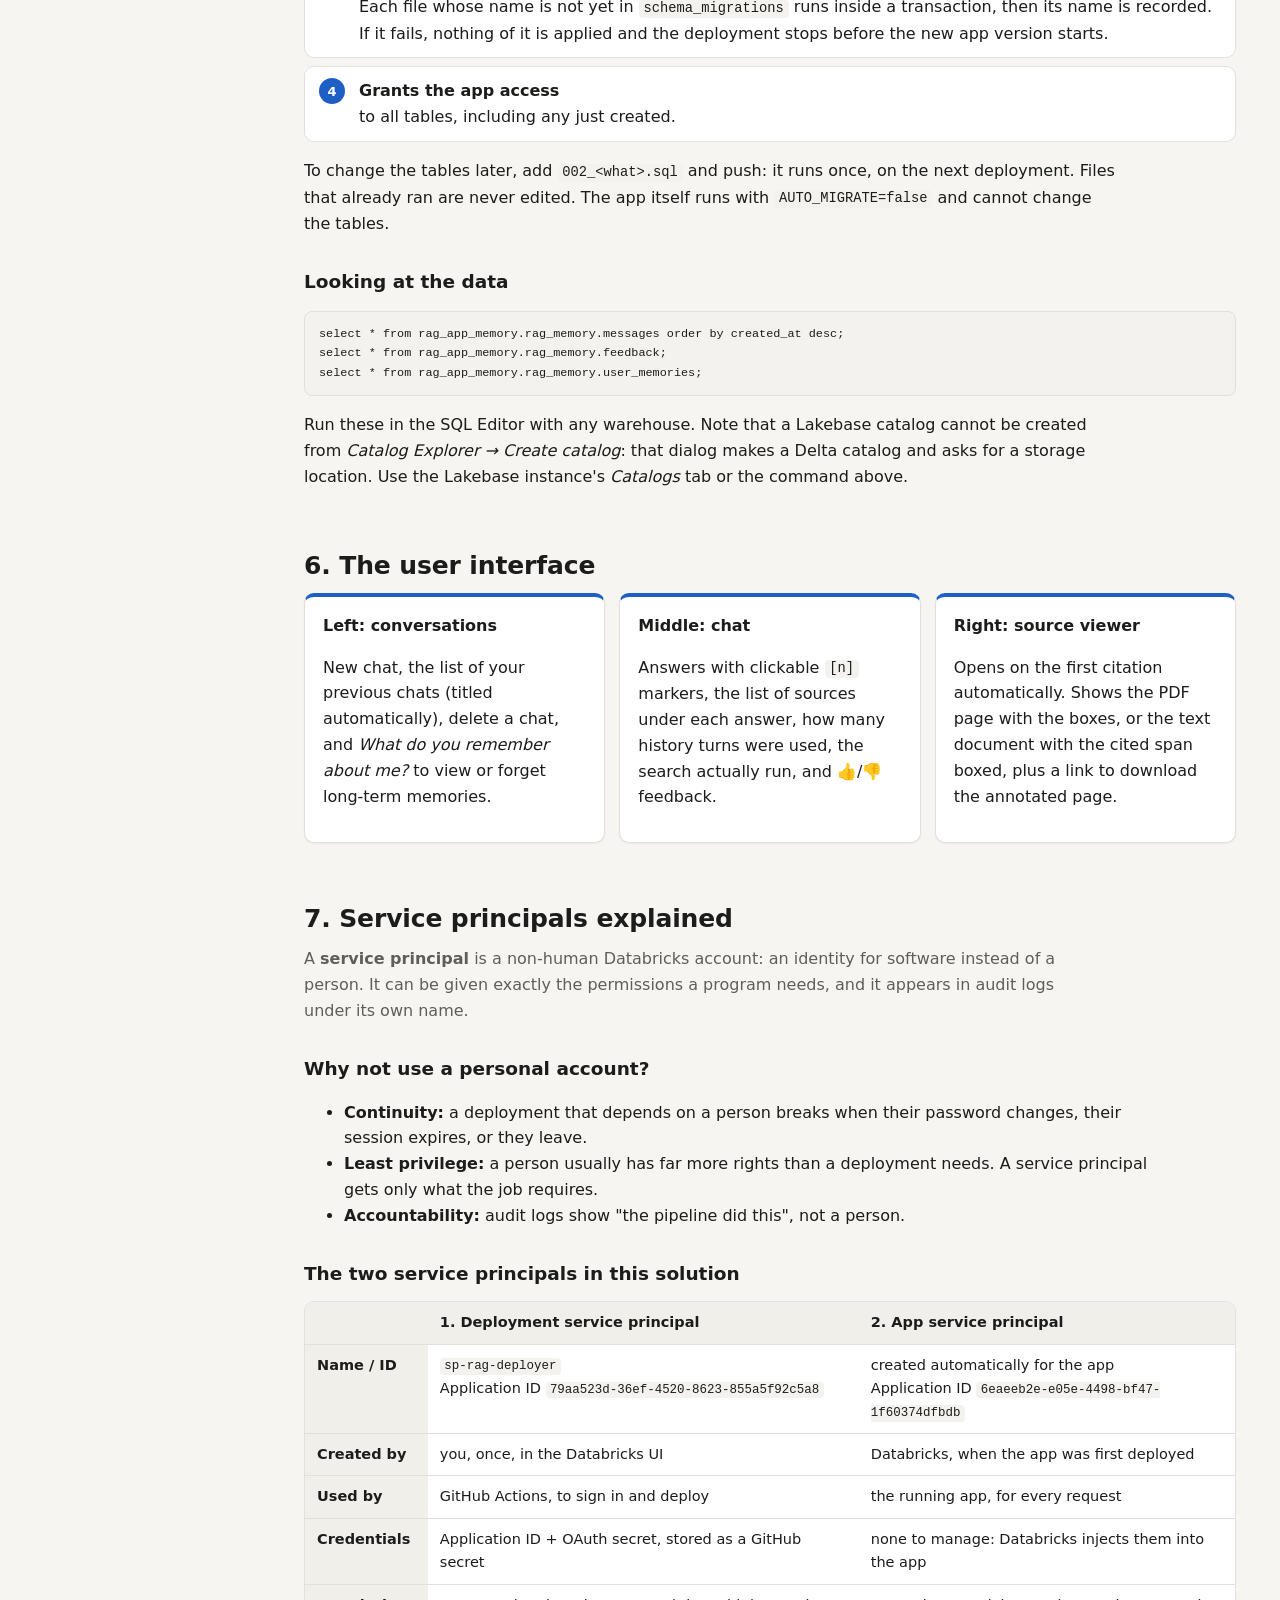
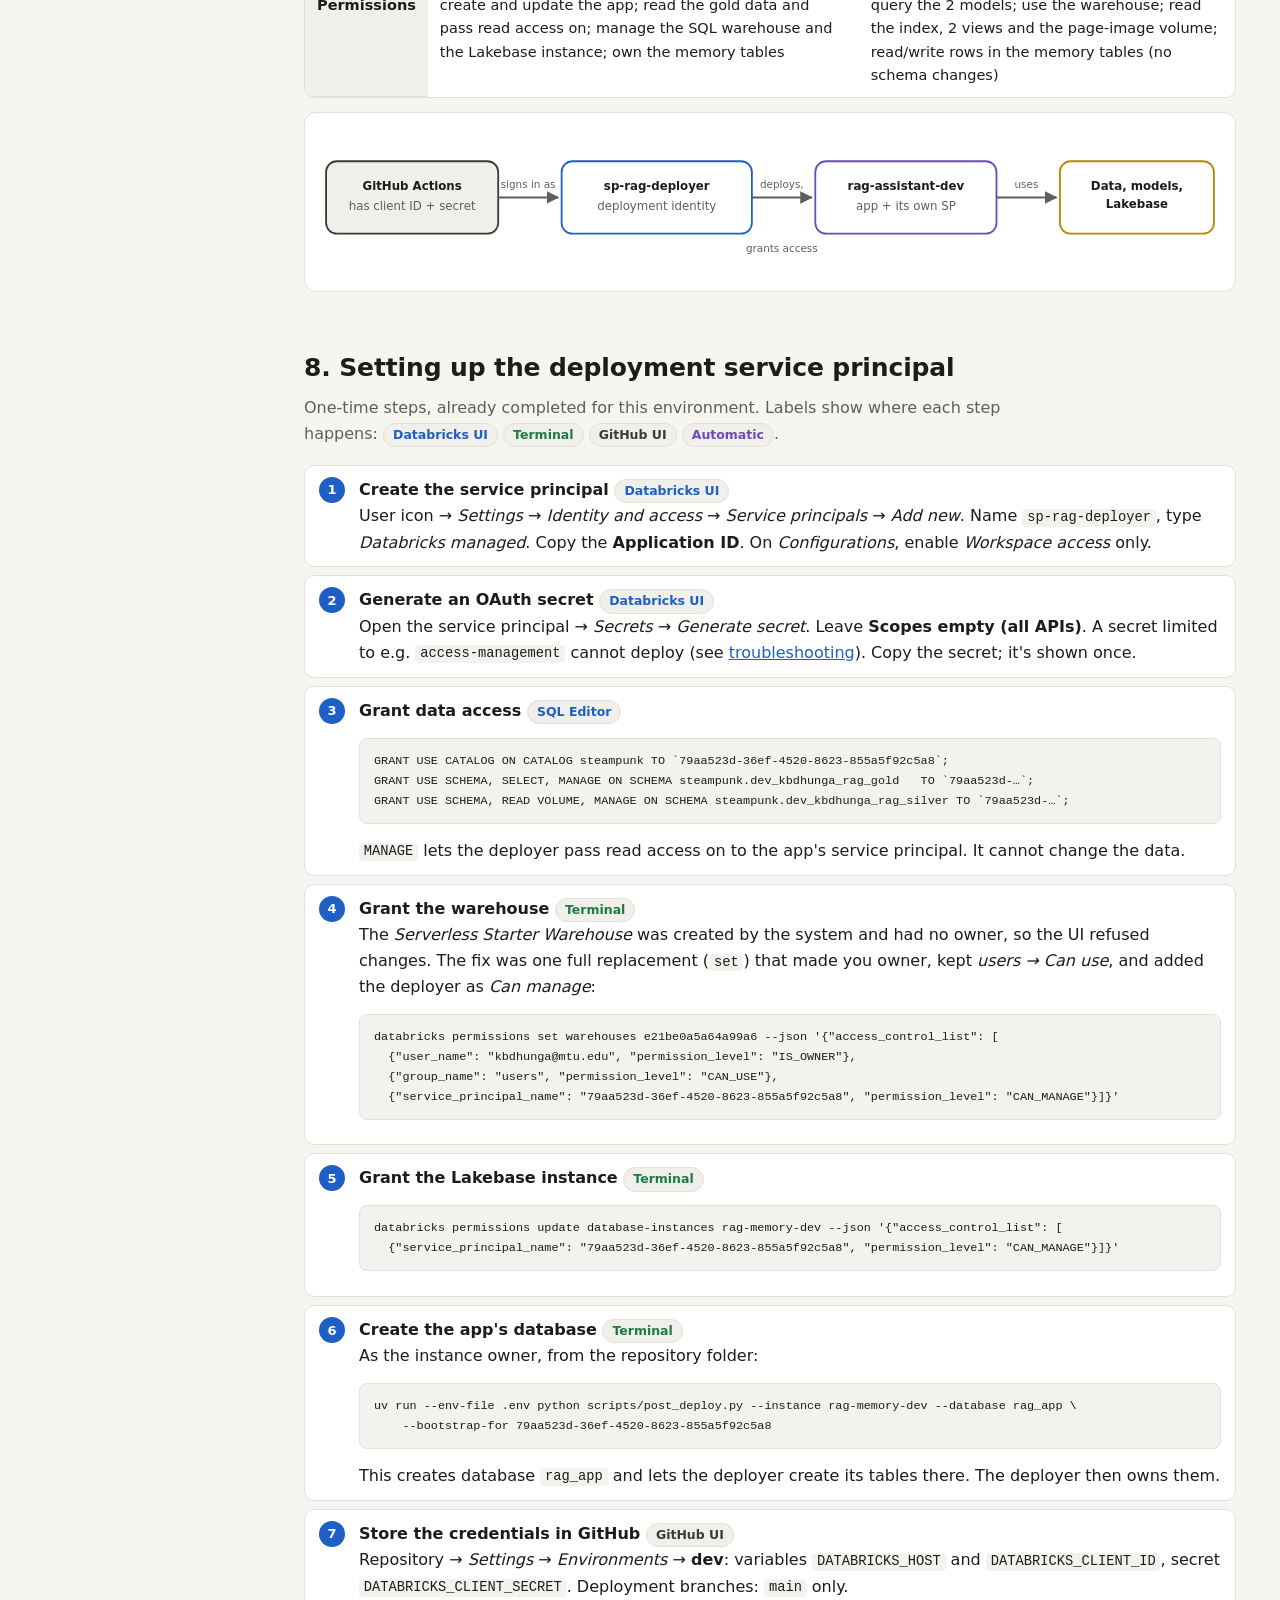
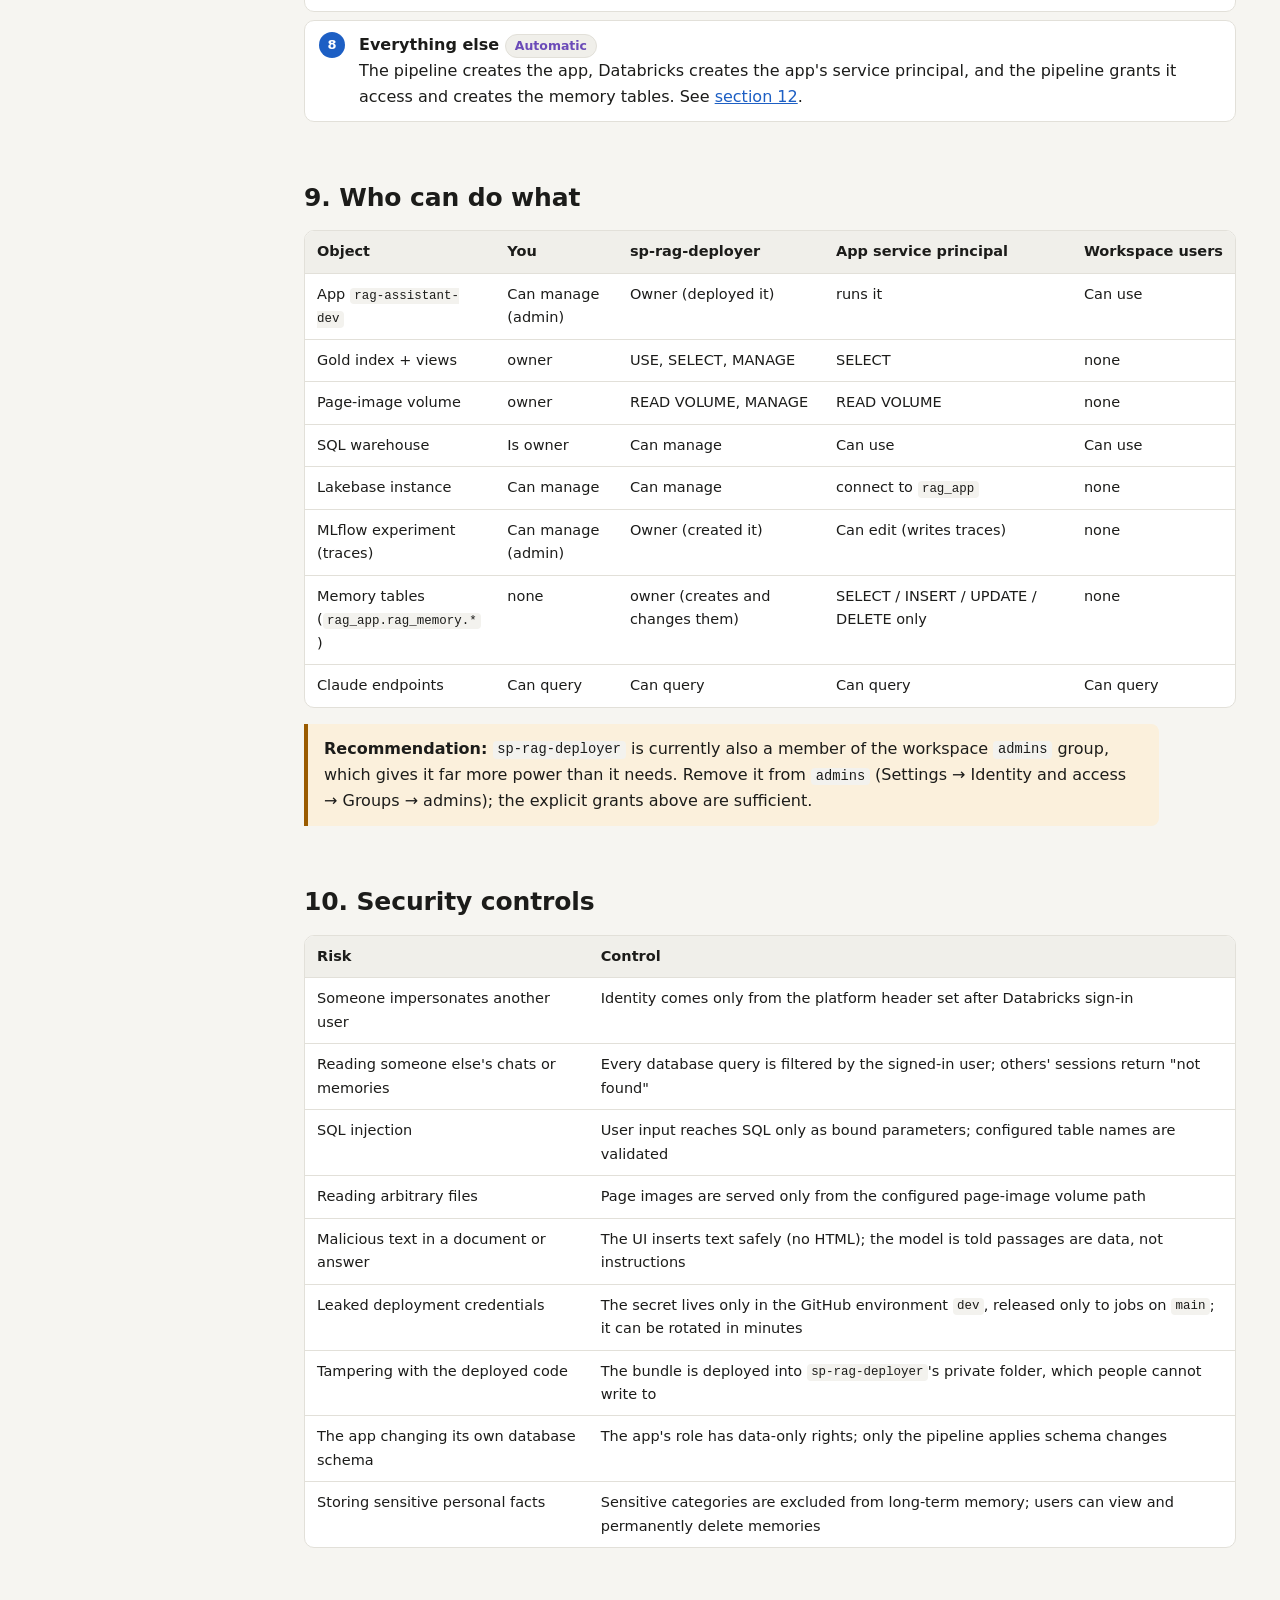
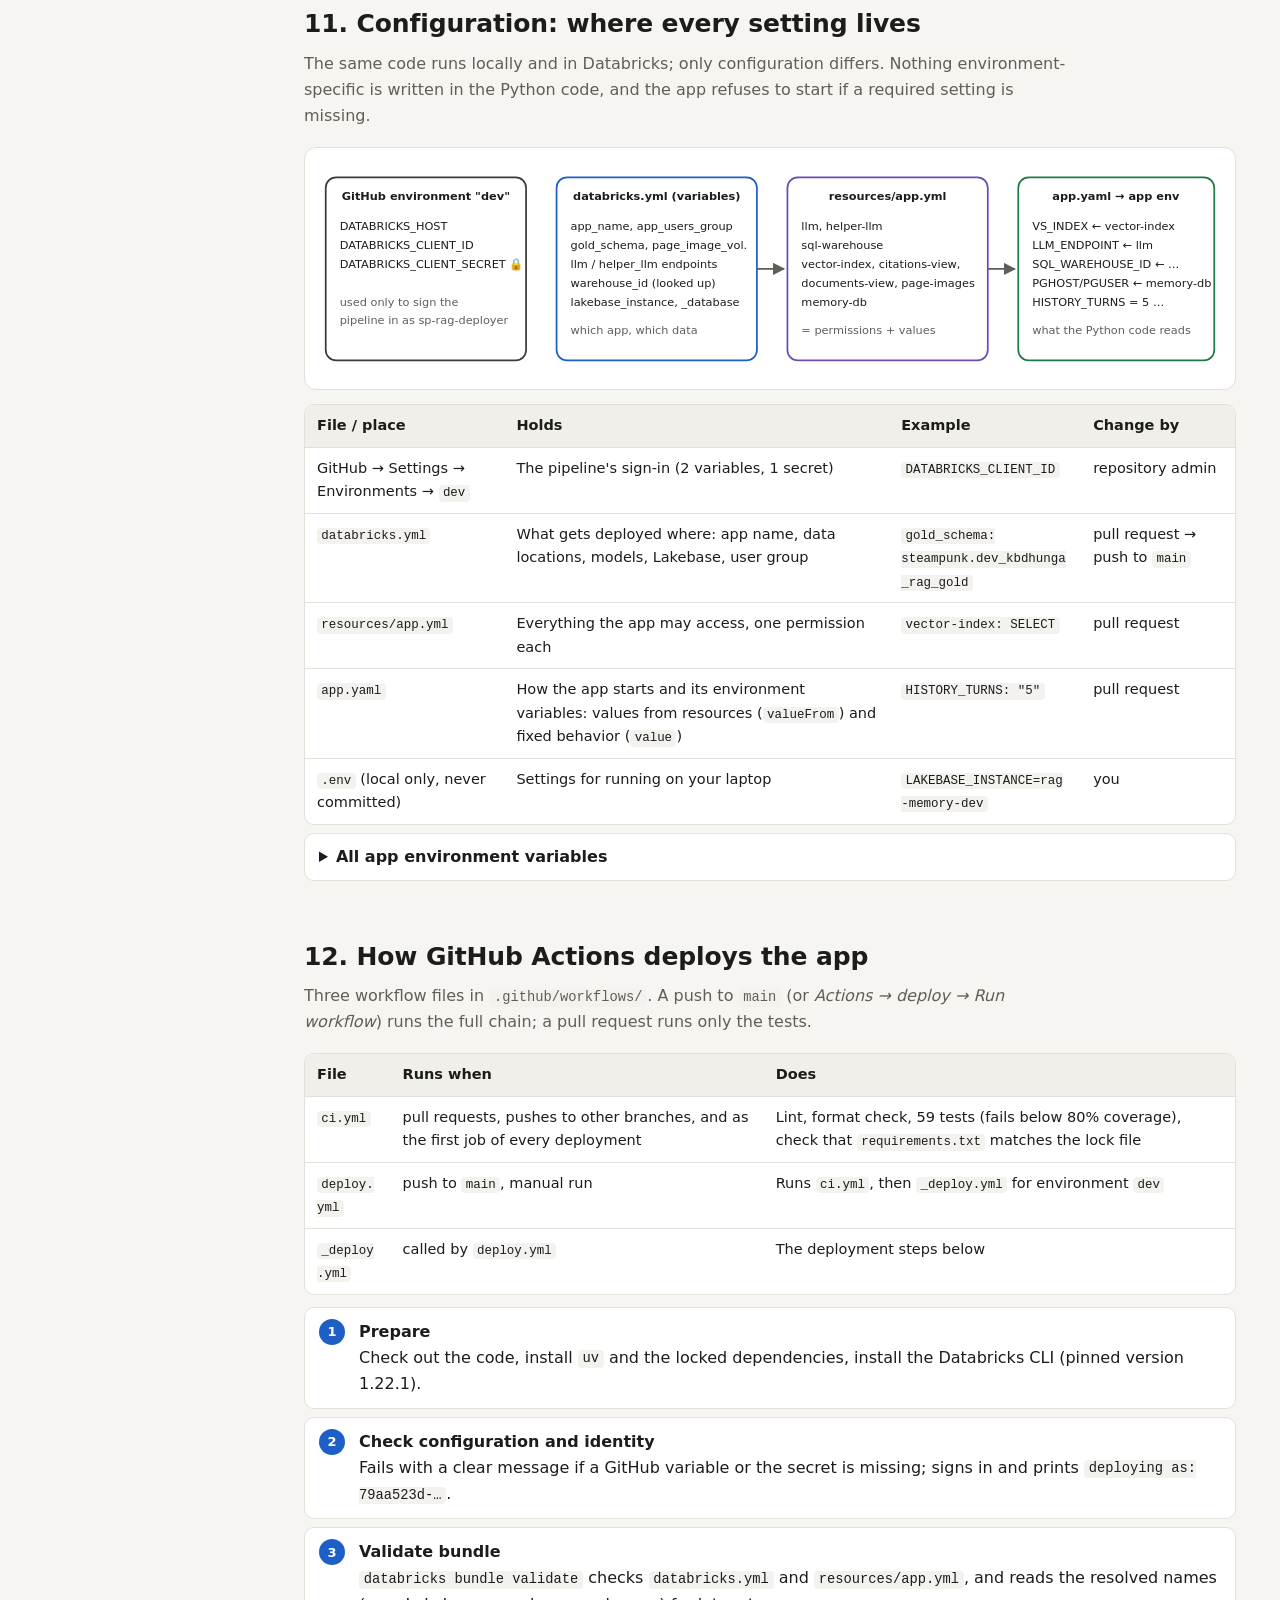
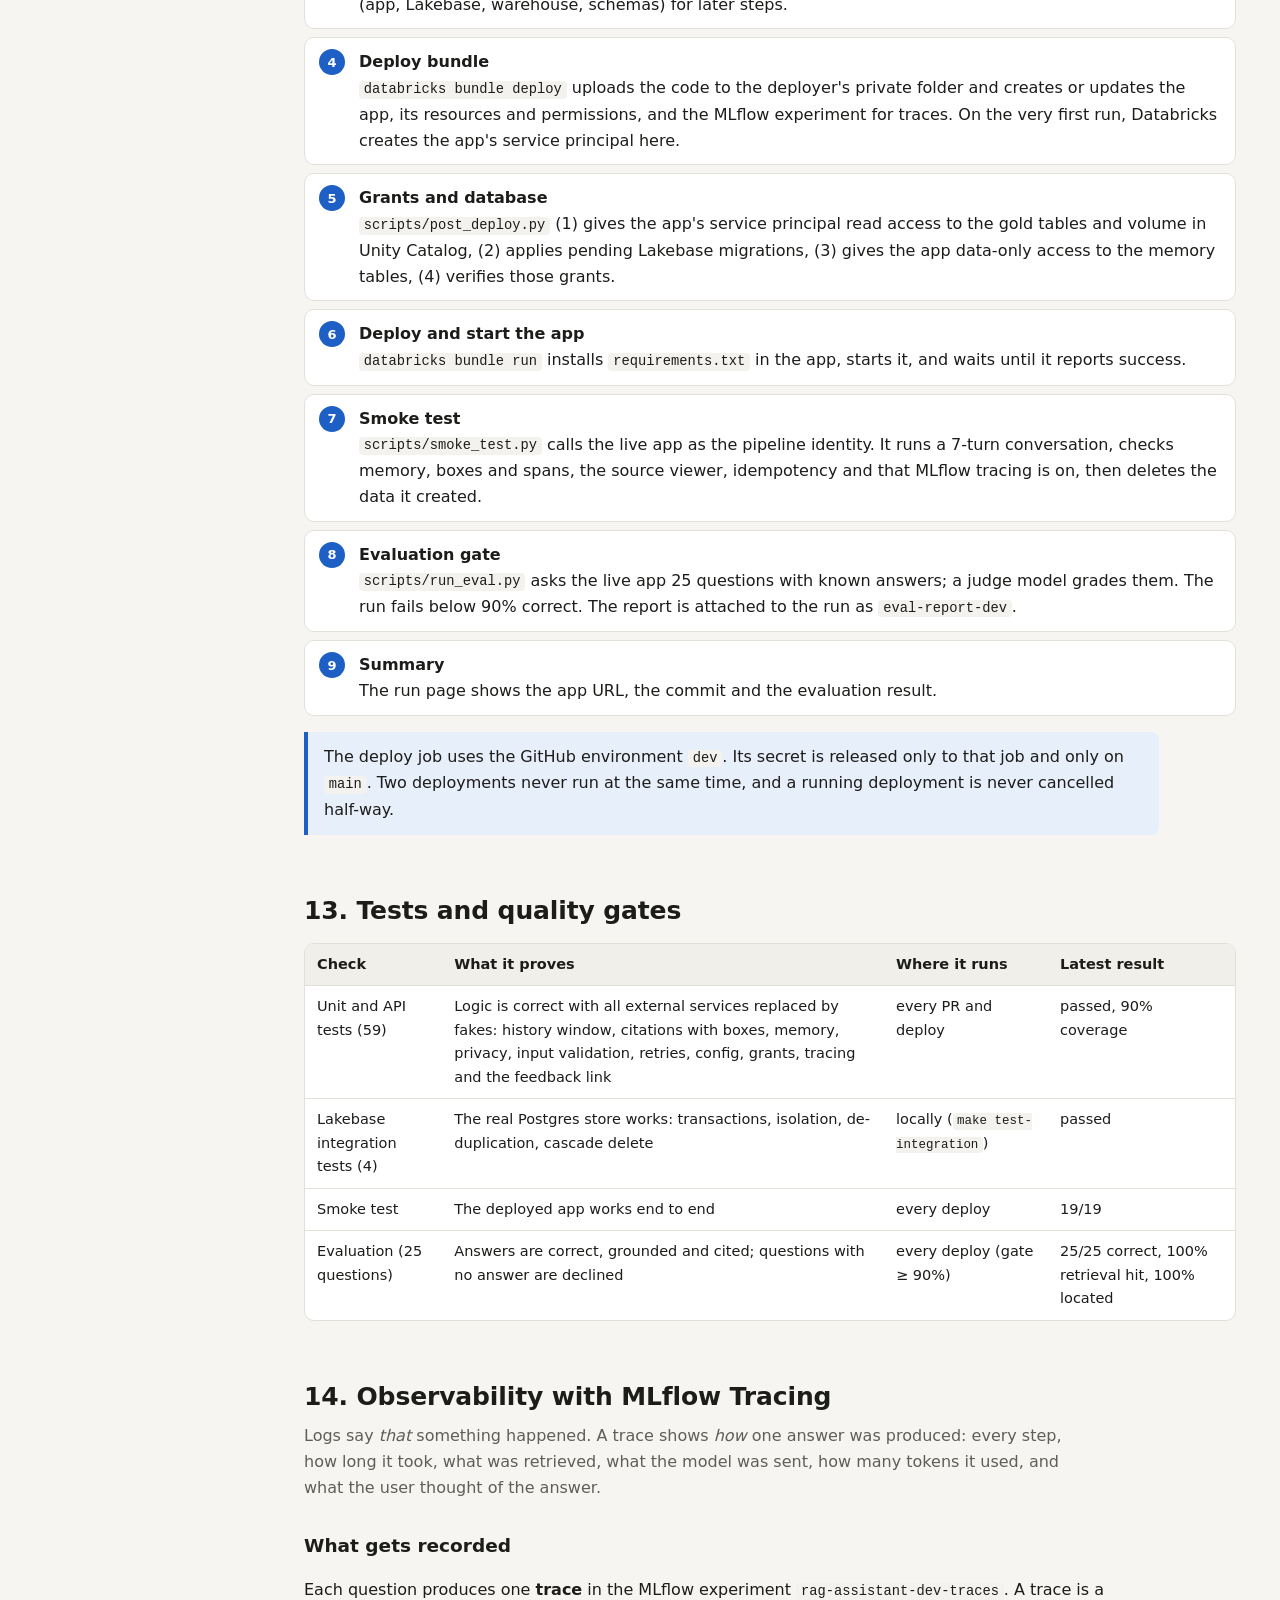
==== commit 8f2d5140: "Add MLflow Tracing with user feedback linked to traces - rag_app/tracing.py: one trace per question " ====
--- a/docs/document.html
+++ b/docs/document.html
@@ -120,11 +120,12 @@
     <li><a href="#github">12. GitHub Actions</a></li>
     <li><a href="#quality">13. Tests and quality gates</a></li>
     <li class="group">Day to day</li>
-    <li><a href="#operate">14. Operating the app</a></li>
-    <li><a href="#local">15. Local development</a></li>
-    <li><a href="#troubleshooting">16. Troubleshooting</a></li>
-    <li><a href="#repo">17. Repository map</a></li>
-    <li><a href="#glossary">18. Glossary</a></li>
+    <li><a href="#observability">14. Observability (MLflow)</a></li>
+    <li><a href="#operate">15. Operating the app</a></li>
+    <li><a href="#local">16. Local development</a></li>
+    <li><a href="#troubleshooting">17. Troubleshooting</a></li>
+    <li><a href="#repo">18. Repository map</a></li>
+    <li><a href="#glossary">19. Glossary</a></li>
   </ol>
 </nav>
 
@@ -142,9 +143,9 @@
   <div class="cards">
     <div class="card"><div class="label">Databricks App</div><div class="value">rag-assistant-dev</div><div class="note">Azure workspace <code>adb-7405616448132971</code></div></div>
     <div class="card"><div class="label">Deployed by</div><div class="value">GitHub Actions</div><div class="note">on every push to <code>main</code></div></div>
-    <div class="card"><div class="label">Smoke test (deployed)</div><div class="value">19 / 19</div><div class="note">end-to-end checks against the live URL</div></div>
+    <div class="card"><div class="label">Smoke test (deployed)</div><div class="value">19 / 19</div><div class="note">end-to-end checks against the live URL (20 with the tracing check)</div></div>
     <div class="card"><div class="label">Evaluation (deployed)</div><div class="value">25 / 25</div><div class="note">correct; every citation has a location</div></div>
-    <div class="card"><div class="label">Unit tests</div><div class="value">53</div><div class="note">91% coverage, plus 4 Lakebase integration tests</div></div>
+    <div class="card"><div class="label">Unit tests</div><div class="value">59</div><div class="note">90% coverage, plus 4 Lakebase integration tests</div></div>
   </div>
   <div class="table-wrap"><table>
     <tbody>
@@ -153,6 +154,7 @@
       <tr><th>Answer model</th><td><code>databricks-claude-sonnet-5-5</code></td></tr>
       <tr><th>Helper model</th><td><code>databricks-claude-haiku-5-5</code> (query rewriting, titles, summaries, memory extraction, evaluation judge)</td></tr>
       <tr><th>Knowledge</th><td>Vector Search index <code>steampunk.dev_kbdhunga_rag_gold.chunks_index</code> (84 chunks from 13 documents)</td></tr>
+      <tr><th>Observability</th><td>MLflow experiment <code>rag-assistant-dev-traces</code>: one trace per question, with user feedback attached</td></tr>
       <tr><th>Memory</th><td>Lakebase instance <code>rag-memory-dev</code>, database <code>rag_app</code>, schema <code>rag_memory</code></td></tr>
     </tbody>
   </table></div>
@@ -225,6 +227,7 @@
     <div class="box model"><h4>Model serving endpoints</h4><p>Claude Sonnet 5.5 writes the answers. Claude Haiku 5.5, faster and cheaper, does the small jobs: rewriting follow-ups, titling chats, summarizing older turns, extracting memories.</p></div>
     <div class="box data"><h4>SQL warehouse + volume</h4><p>Used only by the source viewer: the warehouse looks up the boxes and page images of a citation, and the volume stores the page images the boxes are drawn on.</p></div>
     <div class="box memory"><h4>Lakebase</h4><p>Databricks' managed PostgreSQL. It stores conversations, the running summary, long-term facts about each user, and feedback, with millisecond reads and writes. Nothing is stored on the app's machine.</p></div>
+    <div class="box model"><h4>MLflow experiment</h4><p>Receives one <em>trace</em> per question: every step with its timing, the passages retrieved, the prompts, token counts and the user's thumbs up/down. See <a href="#observability">section 14</a>.</p></div>
     <div class="box gh"><h4>GitHub Actions</h4><p>Tests every change and, for changes merged to <code>main</code>, deploys the app and verifies the deployed version. It signs in as the deployment service principal <code>sp-rag-deployer</code>.</p></div>
   </div>
 </section>
@@ -361,7 +364,7 @@
   </table></div>
 
   <h3>How migrations create the tables</h3>
-  <p>The table definitions are plain SQL files in the repository, numbered in the order they must run: <code>001_initial.sql</code> creates the five tables, their keys and indexes. On every deployment the pipeline:</p>
+  <p>The table definitions are plain SQL files in the repository, numbered in the order they must run: <code>001_initial.sql</code> creates the five tables, their keys and indexes; <code>002_trace_id.sql</code> adds a <code>trace_id</code> column to <code>messages</code> (the link to MLflow, <a href="#observability">section 14</a>). On every deployment the pipeline:</p>
   <ol class="steps">
     <li><strong>Connects as the deployer</strong>using a short-lived Lakebase token generated from its Databricks login (no database password is stored anywhere).</li>
     <li><strong>Ensures the bookkeeping table</strong><code>CREATE SCHEMA IF NOT EXISTS rag_memory</code> and <code>CREATE TABLE IF NOT EXISTS rag_memory.schema_migrations</code>.</li>
@@ -473,6 +476,7 @@
       <tr><td>Page-image volume</td><td>owner</td><td>READ VOLUME, MANAGE</td><td>READ VOLUME</td><td>none</td></tr>
       <tr><td>SQL warehouse</td><td>Is owner</td><td>Can manage</td><td>Can use</td><td>Can use</td></tr>
       <tr><td>Lakebase instance</td><td>Can manage</td><td>Can manage</td><td>connect to <code>rag_app</code></td><td>none</td></tr>
+      <tr><td>MLflow experiment (traces)</td><td>Can manage (admin)</td><td>Owner (created it)</td><td>Can edit (writes traces)</td><td>none</td></tr>
       <tr><td>Memory tables (<code>rag_app.rag_memory.*</code>)</td><td>none</td><td>owner (creates and changes them)</td><td>SELECT / INSERT / UPDATE / DELETE only</td><td>none</td></tr>
       <tr><td>Claude endpoints</td><td>Can query</td><td>Can query</td><td>Can query</td><td>Can query</td></tr>
     </tbody>
@@ -560,6 +564,7 @@
       <tr><td><code>SQL_WAREHOUSE_ID</code></td><td>resource</td><td>warehouse for the viewer (required)</td></tr>
       <tr><td><code>LLM_ENDPOINT</code>, <code>HELPER_LLM_ENDPOINT</code></td><td>resources</td><td>answer and helper models</td></tr>
       <tr><td><code>PGHOST</code>, <code>PGUSER</code>, <code>PGDATABASE</code></td><td>set by the <code>memory-db</code> resource</td><td>Lakebase connection</td></tr>
+      <tr><td><code>MLFLOW_EXPERIMENT_ID</code>, <code>MLFLOW_TRACKING_URI</code></td><td><code>traces</code> resource (valueFrom), <code>databricks</code></td><td>where traces go; empty = tracing off</td></tr>
       <tr><td><code>STORE_BACKEND</code>, <code>PG_SCHEMA</code>, <code>AUTO_MIGRATE</code></td><td><code>postgres</code>, <code>rag_memory</code>, <code>false</code></td><td>memory store; the pipeline applies schema changes</td></tr>
       <tr><td><code>HISTORY_TURNS</code></td><td>5</td><td>turns sent word for word</td></tr>
       <tr><td><code>LONG_TERM_MEMORY</code>, <code>MEMORY_EVERY_N_TURNS</code></td><td>true, 3</td><td>long-term memory on, extraction cadence</td></tr>
@@ -577,7 +582,7 @@
   <div class="table-wrap"><table>
     <thead><tr><th>File</th><th>Runs when</th><th>Does</th></tr></thead>
     <tbody>
-      <tr><td><code>ci.yml</code></td><td>pull requests, pushes to other branches, and as the first job of every deployment</td><td>Lint, format check, 53 tests (fails below 80% coverage), check that <code>requirements.txt</code> matches the lock file</td></tr>
+      <tr><td><code>ci.yml</code></td><td>pull requests, pushes to other branches, and as the first job of every deployment</td><td>Lint, format check, 59 tests (fails below 80% coverage), check that <code>requirements.txt</code> matches the lock file</td></tr>
       <tr><td><code>deploy.yml</code></td><td>push to <code>main</code>, manual run</td><td>Runs <code>ci.yml</code>, then <code>_deploy.yml</code> for environment <code>dev</code></td></tr>
       <tr><td><code>_deploy.yml</code></td><td>called by <code>deploy.yml</code></td><td>The deployment steps below</td></tr>
     </tbody>
@@ -586,10 +591,10 @@
     <li><strong>Prepare</strong>Check out the code, install <code>uv</code> and the locked dependencies, install the Databricks CLI (pinned version 1.22.1).</li>
     <li><strong>Check configuration and identity</strong>Fails with a clear message if a GitHub variable or the secret is missing; signs in and prints <code>deploying as: 79aa523d-…</code>.</li>
     <li><strong>Validate bundle</strong><code>databricks bundle validate</code> checks <code>databricks.yml</code> and <code>resources/app.yml</code>, and reads the resolved names (app, Lakebase, warehouse, schemas) for later steps.</li>
-    <li><strong>Deploy bundle</strong><code>databricks bundle deploy</code> uploads the code to the deployer's private folder and creates or updates the app, its resources and permissions. On the very first run, Databricks creates the app's service principal here.</li>
+    <li><strong>Deploy bundle</strong><code>databricks bundle deploy</code> uploads the code to the deployer's private folder and creates or updates the app, its resources and permissions, and the MLflow experiment for traces. On the very first run, Databricks creates the app's service principal here.</li>
     <li><strong>Grants and database</strong><code>scripts/post_deploy.py</code> (1) gives the app's service principal read access to the gold tables and volume in Unity Catalog, (2) applies pending Lakebase migrations, (3) gives the app data-only access to the memory tables, (4) verifies those grants.</li>
     <li><strong>Deploy and start the app</strong><code>databricks bundle run</code> installs <code>requirements.txt</code> in the app, starts it, and waits until it reports success.</li>
-    <li><strong>Smoke test</strong><code>scripts/smoke_test.py</code> calls the live app as the pipeline identity. It runs a 7-turn conversation, checks memory, boxes and spans, the source viewer and idempotency, then deletes the data it created.</li>
+    <li><strong>Smoke test</strong><code>scripts/smoke_test.py</code> calls the live app as the pipeline identity. It runs a 7-turn conversation, checks memory, boxes and spans, the source viewer, idempotency and that MLflow tracing is on, then deletes the data it created.</li>
     <li><strong>Evaluation gate</strong><code>scripts/run_eval.py</code> asks the live app 25 questions with known answers; a judge model grades them. The run fails below 90% correct. The report is attached to the run as <code>eval-report-dev</code>.</li>
     <li><strong>Summary</strong>The run page shows the app URL, the commit and the evaluation result.</li>
   </ol>
@@ -602,7 +607,7 @@
   <div class="table-wrap"><table>
     <thead><tr><th>Check</th><th>What it proves</th><th>Where it runs</th><th>Latest result</th></tr></thead>
     <tbody>
-      <tr><td>Unit and API tests (53)</td><td>Logic is correct with all external services replaced by fakes: history window, citations with boxes, memory, privacy, input validation, retries, config, grants</td><td>every PR and deploy</td><td>passed, 91% coverage</td></tr>
+      <tr><td>Unit and API tests (59)</td><td>Logic is correct with all external services replaced by fakes: history window, citations with boxes, memory, privacy, input validation, retries, config, grants, tracing and the feedback link</td><td>every PR and deploy</td><td>passed, 90% coverage</td></tr>
       <tr><td>Lakebase integration tests (4)</td><td>The real Postgres store works: transactions, isolation, de-duplication, cascade delete</td><td>locally (<code>make test-integration</code>)</td><td>passed</td></tr>
       <tr><td>Smoke test</td><td>The deployed app works end to end</td><td>every deploy</td><td>19/19</td></tr>
       <tr><td>Evaluation (25 questions)</td><td>Answers are correct, grounded and cited; questions with no answer are declined</td><td>every deploy (gate ≥ 90%)</td><td>25/25 correct, 100% retrieval hit, 100% located</td></tr>
@@ -610,9 +615,86 @@
   </table></div>
 </section>
 
-<!-- ===================================================== 14 OPERATE -->
+<!-- ===================================================== 14 OBSERVABILITY -->
+<section id="observability">
+  <h2>14. Observability with MLflow Tracing</h2>
+  <p class="sub">Logs say <em>that</em> something happened. A trace shows <em>how</em> one answer was produced: every step, how long it took, what was retrieved, what the model was sent, how many tokens it used, and what the user thought of the answer.</p>
+
+  <h3>What gets recorded</h3>
+  <p>Each question produces one <strong>trace</strong> in the MLflow experiment <code>rag-assistant-dev-traces</code>. A trace is a tree of timed <strong>spans</strong>. A real trace from the follow-up question <em>"And how did it compare to Q2?"</em>:</p>
+<pre><code>trace  tr-55e9…   user=local.developer@…   session=01a1731d-dbf9…   client_request_id=01a1731d-e898…
+ chat                AGENT        5,889 ms
+   short_term        MEMORY          40 ms   last 5 turns + running summary
+   long_term         MEMORY          63 ms   facts about the user
+   condense          CHAIN        1,001 ms   "And how…Q2?" → standalone search query
+     Completions     CHAT_MODEL   1,000 ms   Claude Haiku · 288 tokens
+   retrieve          RETRIEVER      394 ms   8 passages: chunk id, document, score, text
+   generate          CHAIN        4,189 ms
+     Completions     CHAT_MODEL   4,187 ms   Claude Sonnet · 1,319 in / 511 out tokens
+   save_turn                        215 ms   Lakebase write (stores the trace id)
+ assessments: user_feedback = 👎  by local.developer@…  "live tracing check"</code></pre>
+  <p>From this one trace you can see that the answer model took 70% of the time, which passages were used, and that the user disliked the answer. The background work after each answer (title, summary, memory extraction) is recorded as a separate <code>maintain</code> trace for the same session.</p>
+  <div class="table-wrap"><table>
+    <thead><tr><th>Recorded</th><th>Where it comes from</th></tr></thead>
+    <tbody>
+      <tr><td>Steps and their timing</td><td><code>@mlflow.trace</code> on the agent's steps (<code>src/rag_app/agent.py</code>)</td></tr>
+      <tr><td>Prompts, answers, token counts per model call</td><td><code>mlflow.openai.autolog()</code>: every call to the Claude endpoints becomes a <code>Completions</code> span automatically</td></tr>
+      <tr><td>Retrieved passages</td><td>a <code>RETRIEVER</code> span; MLflow displays its outputs as a document list</td></tr>
+      <tr><td>Who, which chat, which request</td><td>trace tags: <code>user</code>, <code>session</code>, <code>client_request_id</code> = our <code>request_id</code></td></tr>
+      <tr><td>Errors</td><td>a failing step marks its span and the trace as <em>error</em>, with the exception</td></tr>
+      <tr><td>Thumbs up/down + comment</td><td>an <em>assessment</em> named <code>user_feedback</code> on the trace (see below)</td></tr>
+    </tbody>
+  </table></div>
+
+  <h3>How feedback reaches the right trace</h3>
+  <ol class="steps">
+    <li><strong>Answer</strong>While answering, the app stores the trace id next to the answer in Lakebase (<code>messages.trace_id</code>, added by migration <code>002_trace_id.sql</code>).</li>
+    <li><strong>Click</strong>The user clicks 👍 or 👎. The browser sends only the answer's <code>request_id</code>.</li>
+    <li><strong>Lookup</strong>The app saves the feedback in Lakebase and looks up the trace id <em>for that user's own answer</em>. Feedback on someone else's answer is stored but never linked.</li>
+    <li><strong>Attach</strong>After responding, a background task calls <code>mlflow.log_feedback</code>. If the trace is still being exported (feedback within a second or two), it retries for up to ~15 seconds.</li>
+  </ol>
+
+  <h3>How it is deployed</h3>
+  <div class="table-wrap"><table>
+    <thead><tr><th>Piece</th><th>File</th><th>What it does</th></tr></thead>
+    <tbody>
+      <tr><td>The experiment</td><td><code>resources/app.yml</code> → <code>experiments.rag_traces</code></td><td>The bundle creates <code>/Users/&lt;deployer&gt;/rag-assistant-dev-traces</code> on the first deployment</td></tr>
+      <tr><td>Permission for the app</td><td><code>resources/app.yml</code> → app resource <code>traces</code></td><td>Gives the app's service principal <em>Can edit</em> on the experiment, so it can write traces</td></tr>
+      <tr><td>Configuration</td><td><code>app.yaml</code></td><td><code>MLFLOW_EXPERIMENT_ID</code> from the <code>traces</code> resource; <code>MLFLOW_TRACKING_URI=databricks</code></td></tr>
+      <tr><td>Code</td><td><code>src/rag_app/tracing.py</code></td><td>Turns tracing on at startup when an experiment is configured; tags traces; sends feedback</td></tr>
+      <tr><td>Package</td><td><code>pyproject.toml</code></td><td><code>mlflow-tracing</code>: the lightweight tracing-only part of MLflow (6 extra packages here, instead of over a hundred for full MLflow)</td></tr>
+      <tr><td>Check</td><td><code>scripts/smoke_test.py</code></td><td>Every deployment fails if the live app reports tracing as off</td></tr>
+    </tbody>
+  </table></div>
+  <div class="callout ok"><strong>Safe by design.</strong> Traces are sent in the background, so they don't slow answers down. If MLflow is unreachable, the app keeps answering: tracing errors are logged, never shown to users. Without <code>MLFLOW_EXPERIMENT_ID</code> (tests, or a laptop without an experiment) tracing is simply off.</div>
+
+  <h3>Using it</h3>
+  <ol class="steps">
+    <li><strong>Open the experiment</strong>Left menu → <em>Experiments</em> (under AI/ML) → <code>rag-assistant-dev-traces</code> → <em>Traces</em> tab. It is in the deployer's folder, so you may need to clear an "owned by me" filter.</li>
+    <li><strong>Find a trace</strong>Filter or search by user, session, request ID (the <code>request_id</code> in <code>rag_app_memory.rag_memory.messages</code>), time, status or execution time.</li>
+    <li><strong>Open it</strong>The left side shows the span tree with a timeline; click a span to see its inputs, outputs and attributes. The <em>Assessments</em> panel shows user feedback.</li>
+    <li><strong>Common questions</strong><em>Why was this answer wrong?</em> Open the 👎 trace and check the <code>retrieve</code> span: was the right passage retrieved? <em>Why was it slow?</em> Compare span durations. <em>What does an answer cost?</em> Read the token counts on the <code>Completions</code> spans.</li>
+  </ol>
+  <div class="callout warn"><strong>Privacy:</strong> traces contain users' questions, answers and email addresses, like the <code>rag_app_memory</code> tables. Only the deployer, workspace admins and the app can open the experiment. To give a reviewer access, add a permission for them on the experiment in <code>resources/app.yml</code> rather than in the UI, so the next deployment doesn't undo it.</div>
+
+  <h3>Local development</h3>
+  <p>Set <code>MLFLOW_EXPERIMENT_ID</code> in <code>.env</code> to send local traces to your own experiment (currently <code>/Users/kbdhunga@mtu.edu/rag-assistant-local-traces</code>, id <code>3011175212332597</code>). Leave it empty to run without tracing.</p>
+
+  <h3>What can be added next</h3>
+  <div class="table-wrap"><table>
+    <thead><tr><th>Option</th><th>Benefit</th></tr></thead>
+    <tbody>
+      <tr><td>MLflow production monitoring</td><td>LLM judges (groundedness, relevance, safety, your own guidelines) score a sample of these traces automatically, giving quality trends on real traffic</td></tr>
+      <tr><td>Traces in Unity Catalog</td><td>Store traces as Delta tables: longer retention, SQL and dashboards over them, UC permissions</td></tr>
+      <tr><td>AI Gateway on the Claude endpoints</td><td>Token usage per caller in system tables, rate limits, guardrails, without code changes</td></tr>
+      <tr><td>Dashboard and alerts</td><td>👎 rate, latency and cost over time, with an alert when they cross a threshold</td></tr>
+    </tbody>
+  </table></div>
+</section>
+
+<!-- ===================================================== 15 OPERATE -->
 <section id="operate">
-  <h2>14. Operating the app</h2>
+  <h2>15. Operating the app</h2>
   <div class="table-wrap"><table>
     <thead><tr><th>Task</th><th>How</th></tr></thead>
     <tbody>
@@ -625,13 +707,14 @@
       <tr><td>Rotate the secret</td><td>Generate a new secret (scopes empty) on <code>sp-rag-deployer</code>, update <code>DATABRICKS_CLIENT_SECRET</code> in the GitHub environment, delete the old secret. Do this before the secret's expiry date (shown on the <em>Secrets</em> tab).</td></tr>
       <tr><td>Save cost</td><td>Stop the app when unused (Apps → <em>Stop</em>); the next deployment starts it again.</td></tr>
       <tr><td>Correlate an error</td><td>Every response carries an <code>x-request-id</code>, which appears in every log line for that request.</td></tr>
+      <tr><td>Investigate a slow or wrong answer</td><td>Open the MLflow experiment <code>rag-assistant-dev-traces</code> → <em>Traces</em>, filter by user, session or request ID (<a href="#observability">section 14</a>).</td></tr>
     </tbody>
   </table></div>
 </section>
 
 <!-- ===================================================== 15 LOCAL -->
 <section id="local">
-  <h2>15. Local development</h2>
+  <h2>16. Local development</h2>
   <p class="sub">Run the same app on your laptop against the same Databricks services. It uses its own Lakebase database (<code>databricks_postgres</code>) and still stores nothing on the laptop.</p>
 <pre><code>make install                 # dependencies from uv.lock
 scripts/bootstrap_env.sh     # create .env (git-ignored) with your token
@@ -644,7 +727,7 @@
 
 <!-- ===================================================== 16 TROUBLESHOOTING -->
 <section id="troubleshooting">
-  <h2>16. Troubleshooting</h2>
+  <h2>17. Troubleshooting</h2>
   <p class="sub">The first five rows are problems actually met while setting this up.</p>
   <div class="table-wrap"><table>
     <thead><tr><th>Symptom</th><th>Cause</th><th>Fix</th></tr></thead>
@@ -664,7 +747,7 @@
 
 <!-- ===================================================== 17 REPO -->
 <section id="repo">
-  <h2>17. Repository map</h2>
+  <h2>18. Repository map</h2>
 <pre><code>databricks.yml              what is deployed where (variables, target dev)
 resources/app.yml           the app and its resources (permissions)
 app.yaml                    app start command and environment variables
@@ -677,6 +760,7 @@
   llm.py                    calls the Claude endpoints
   prompts.py                all instructions given to the models
   retry.py                  automatic retry of temporary Databricks errors
+  tracing.py                MLflow Tracing setup, trace tags, feedback to traces
   config.py models.py       settings and data shapes
   store/postgres.py         Lakebase store
   store/migrations/*.sql    database changes, applied in order
@@ -689,14 +773,14 @@
   migrate.py                local migrations
   bootstrap_env.sh          creates .env for local use
 eval/eval_set.json          evaluation questions with expected facts
-tests/                      53 unit/API tests + 4 Lakebase integration tests
+tests/                      59 unit/API tests + 4 Lakebase integration tests
 .github/workflows/          ci.yml, deploy.yml, _deploy.yml
 docs/                       BUILD_LOG.md, ARCHITECTURE.md, API.md, DEPLOYMENT.md, this guide</code></pre>
 </section>
 
 <!-- ===================================================== 18 GLOSSARY -->
 <section id="glossary">
-  <h2>18. Glossary</h2>
+  <h2>19. Glossary</h2>
   <div class="table-wrap"><table>
     <tbody>
       <tr><th>RAG</th><td>Retrieval-augmented generation: find relevant passages first, then let the model answer from them.</td></tr>
@@ -712,12 +796,14 @@
       <tr><th>Asset Bundle</th><td>Files (<code>databricks.yml</code> + resources) that describe what to deploy, deployed with the Databricks CLI.</td></tr>
       <tr><th>GitHub environment</th><td>A named set of variables and secrets in GitHub, released only to jobs that use it.</td></tr>
       <tr><th>Migration</th><td>A versioned, ordered change to the database structure.</td></tr>
+      <tr><th>Trace / span</th><td>A trace is the record of one request; spans are its timed steps (search, model call, …), nested inside it.</td></tr>
+      <tr><th>MLflow experiment</th><td>A container in Databricks where MLflow stores traces (and runs, evaluations).</td></tr>
       <tr><th>Smoke test / evaluation gate</th><td>Automatic checks of the deployed app; a failure stops the pipeline.</td></tr>
     </tbody>
   </table></div>
 </section>
 
-<footer>RAG Knowledge Assistant: application guide. Reflects the deployment of commit <code>9ba1a15</code> on 2026-10-24. The ETL pipeline is documented separately.</footer>
+<footer>RAG Knowledge Assistant: application guide. Updated 2026-10-25 (MLflow Tracing). The ETL pipeline is documented separately.</footer>
 </main>
 </div>
 <script>
